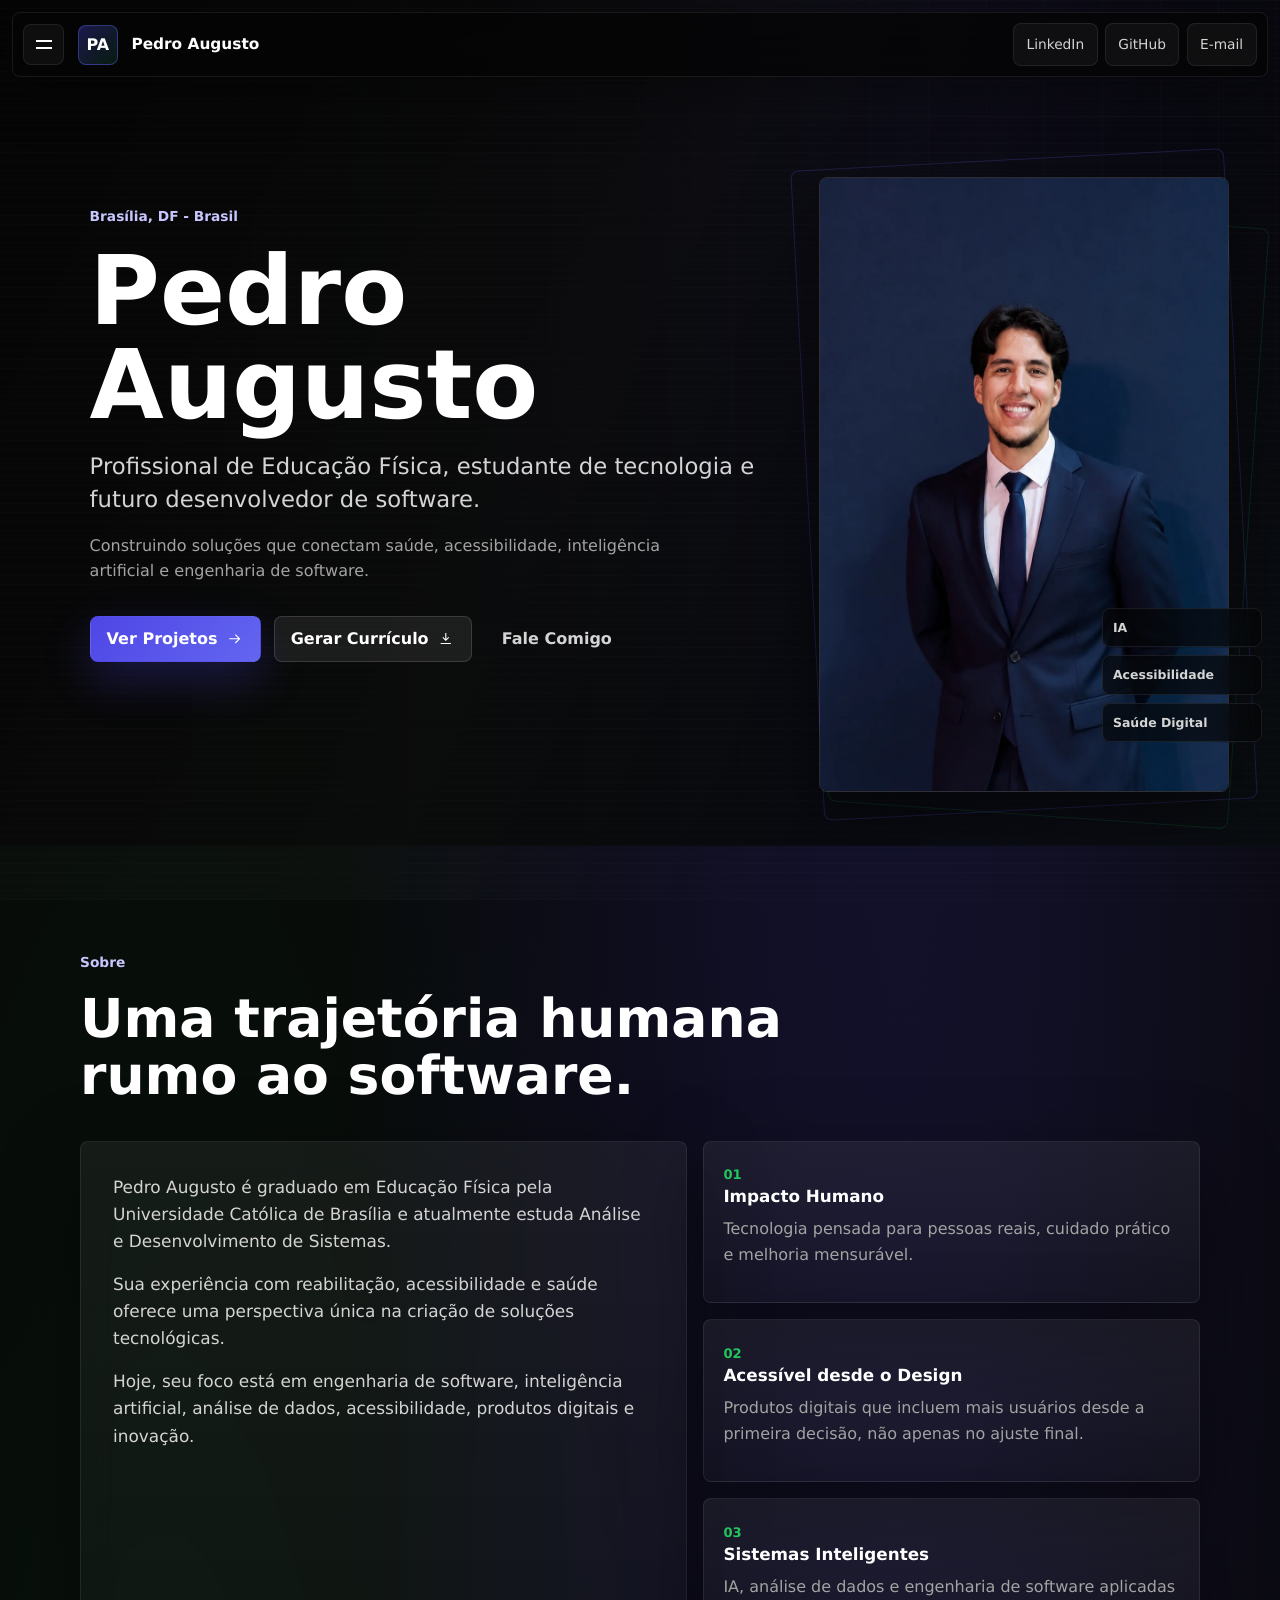
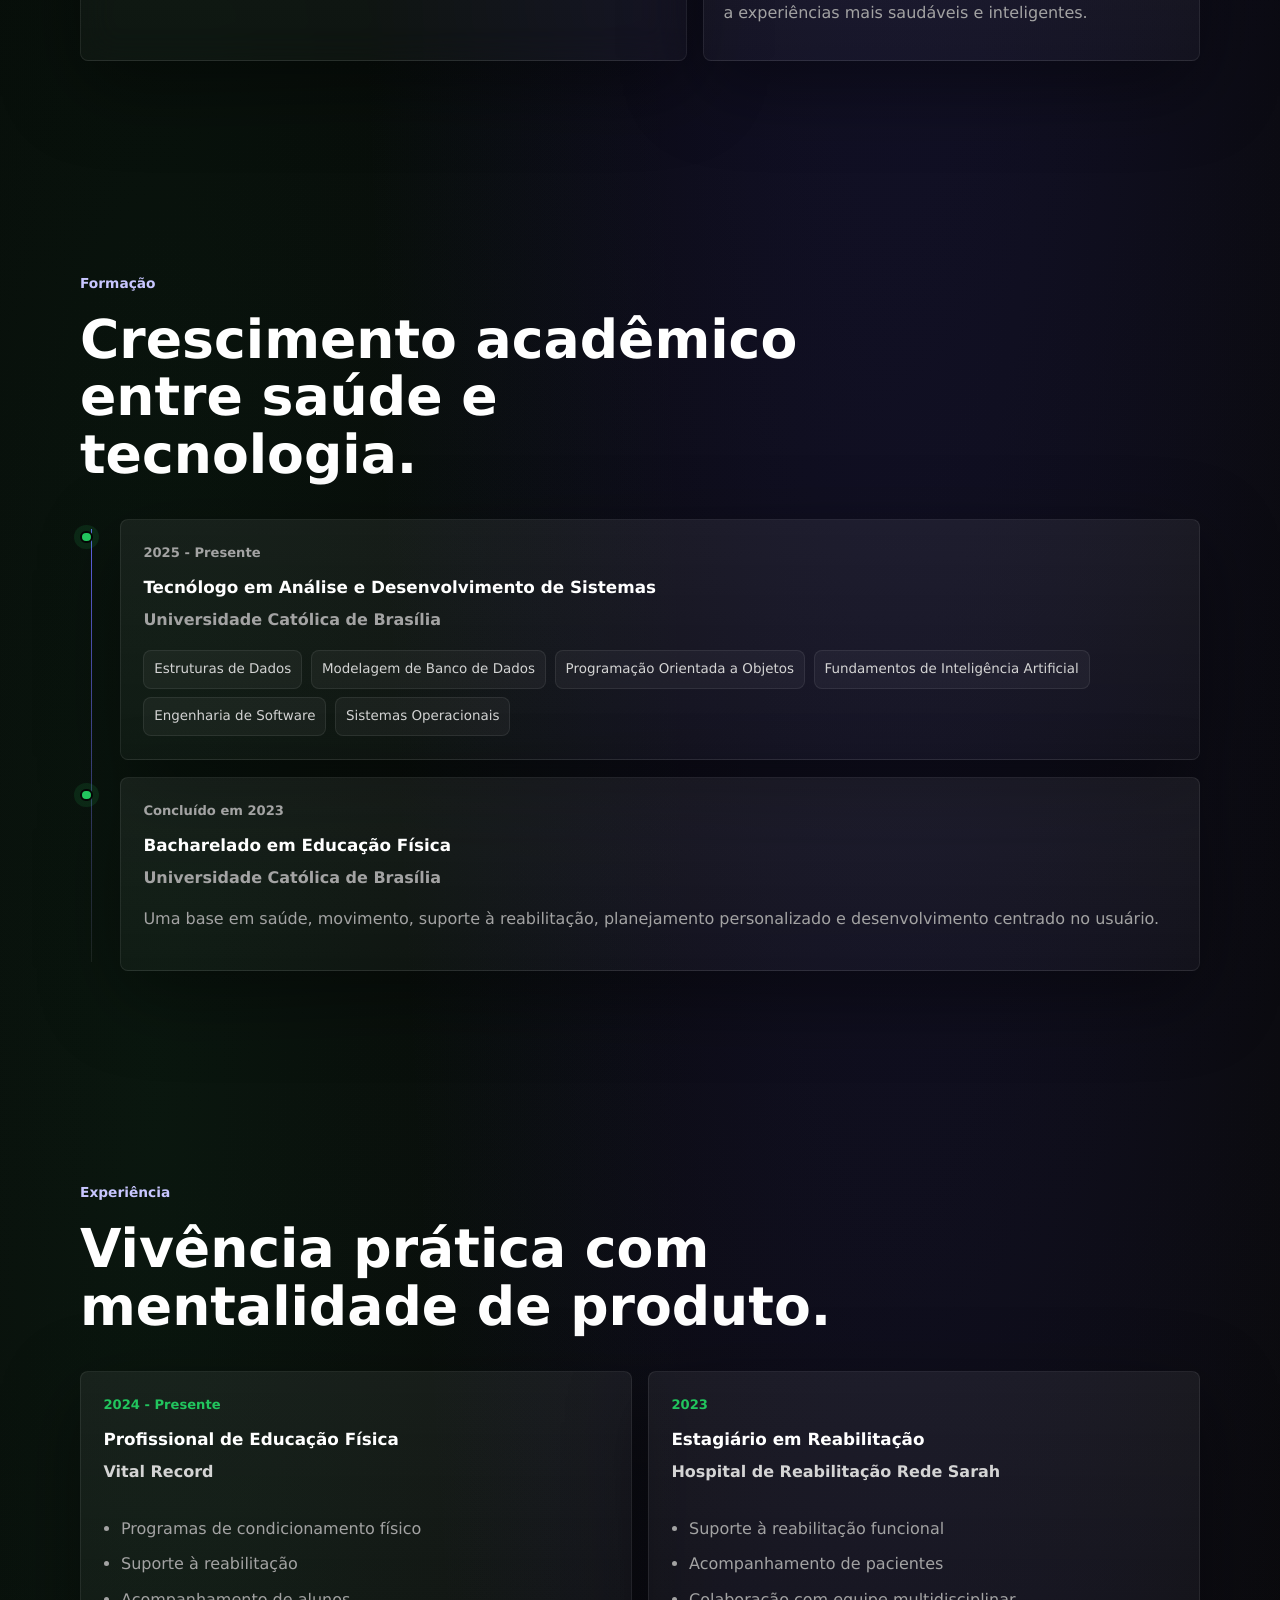
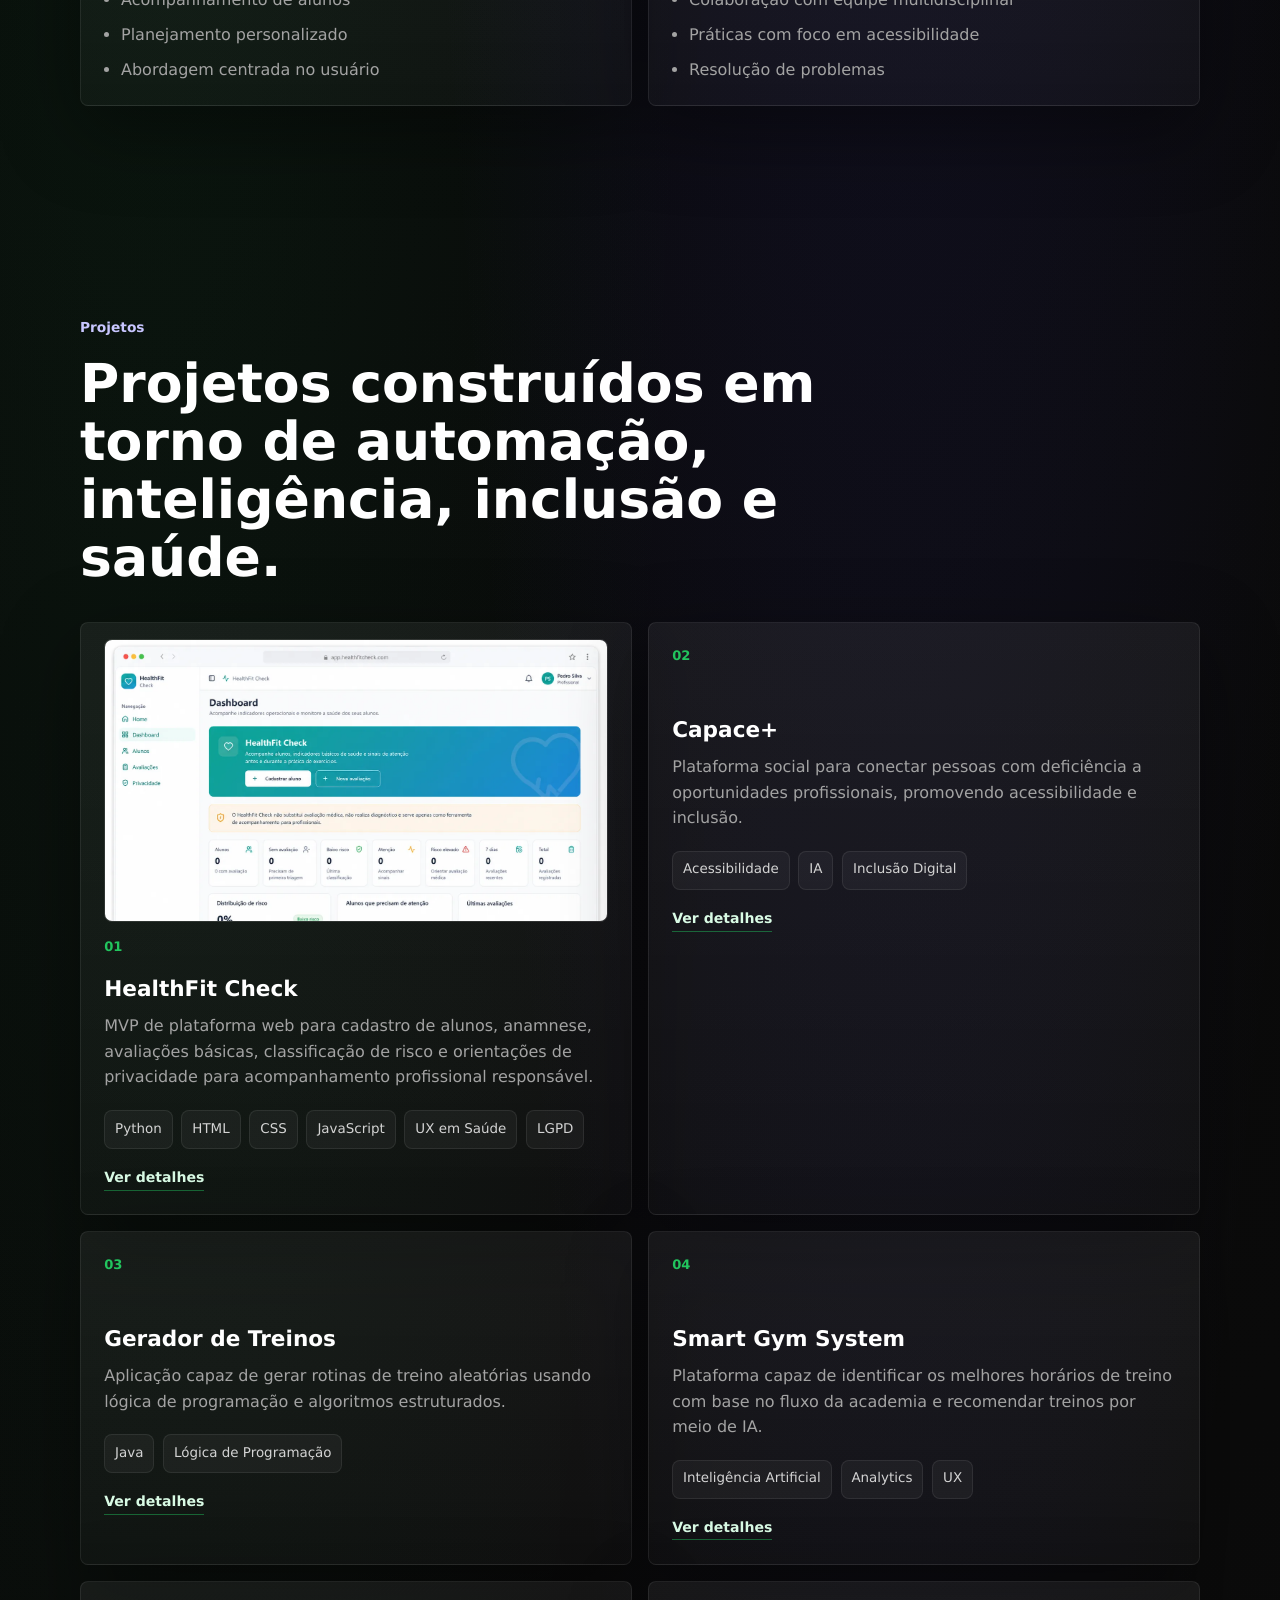
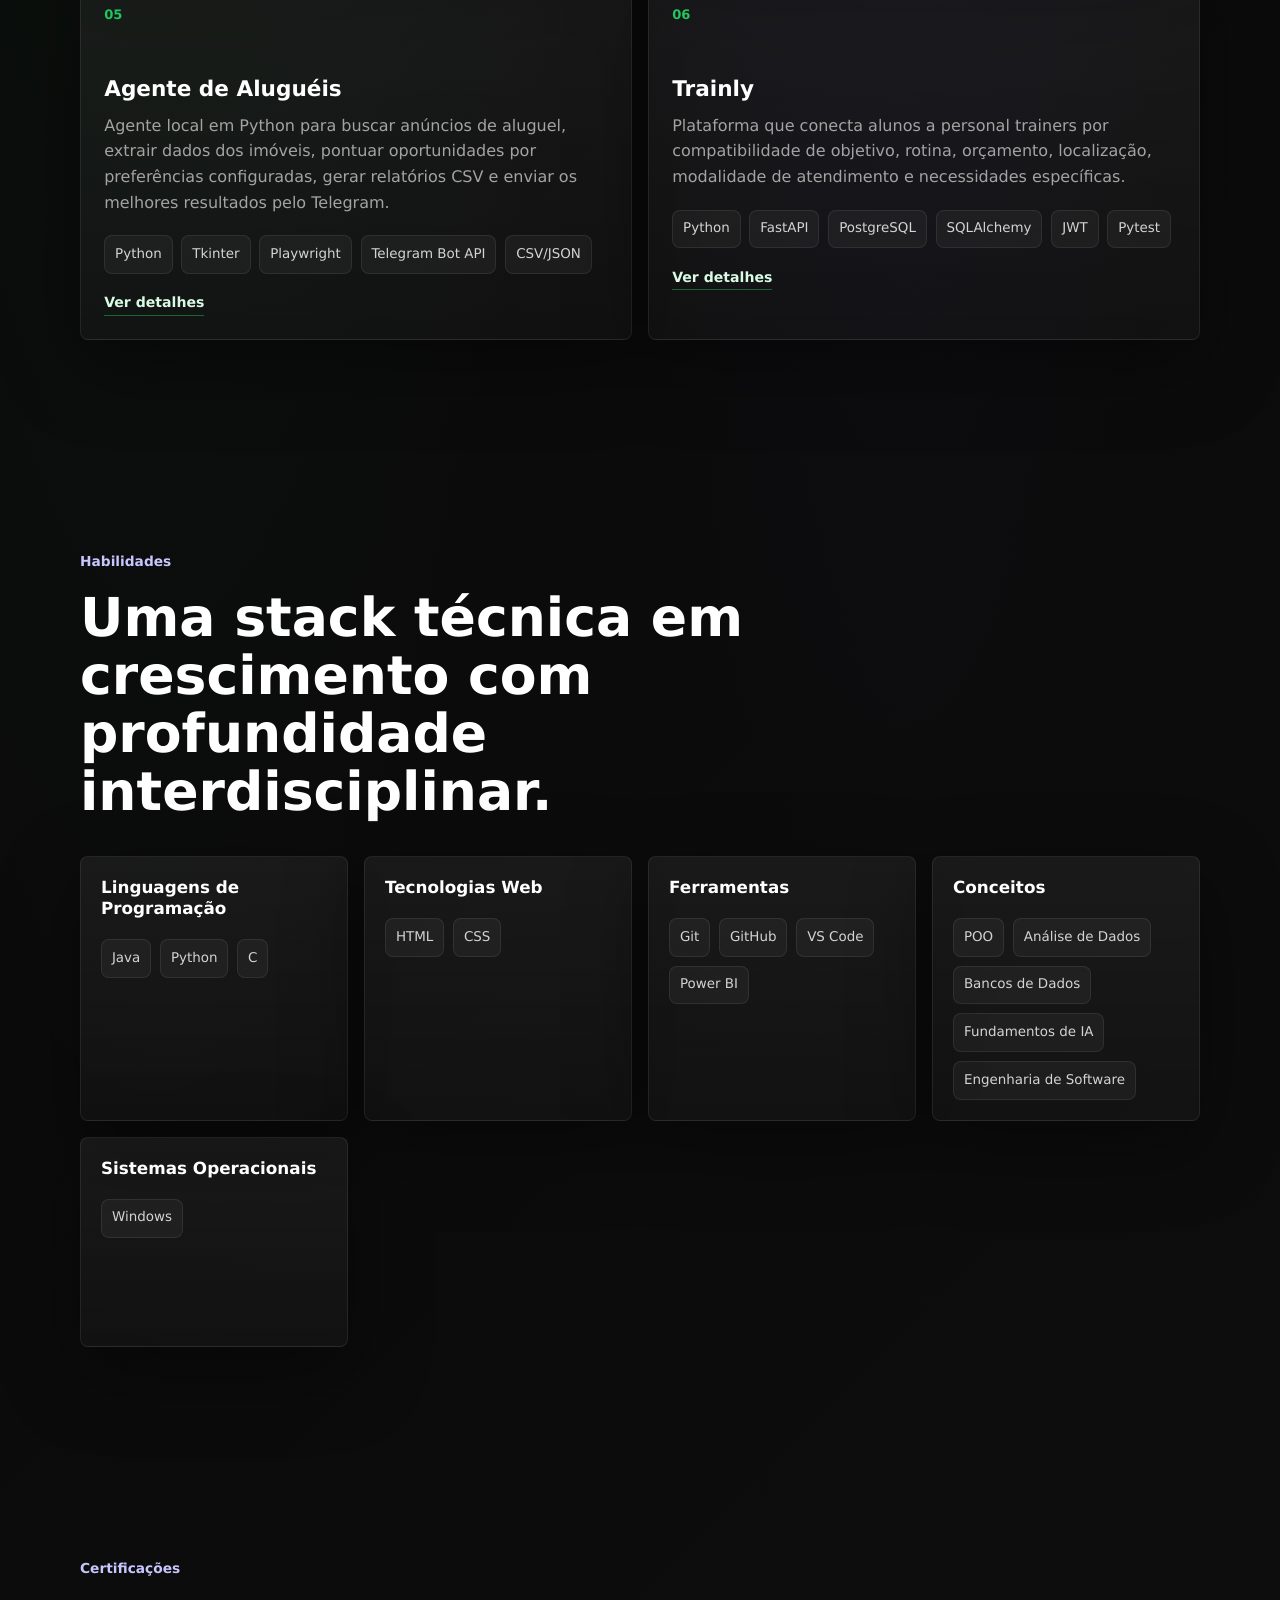
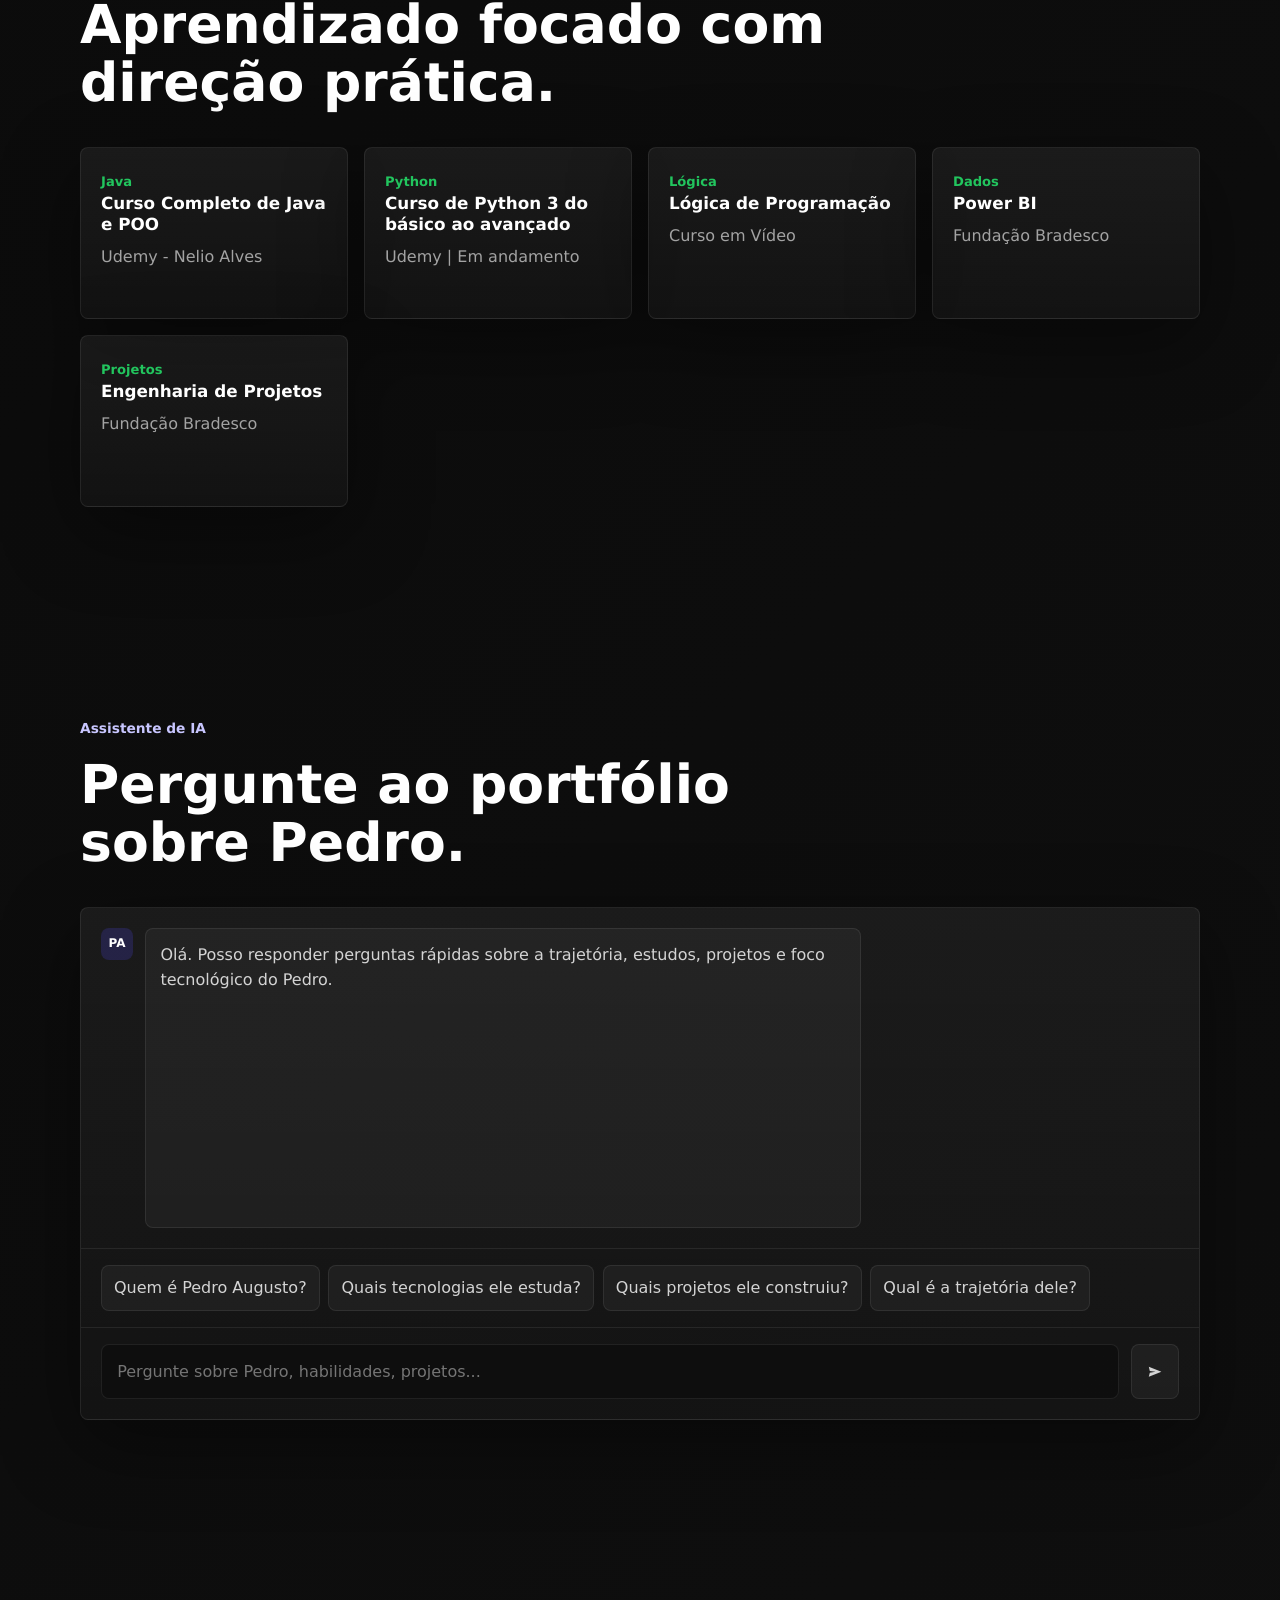
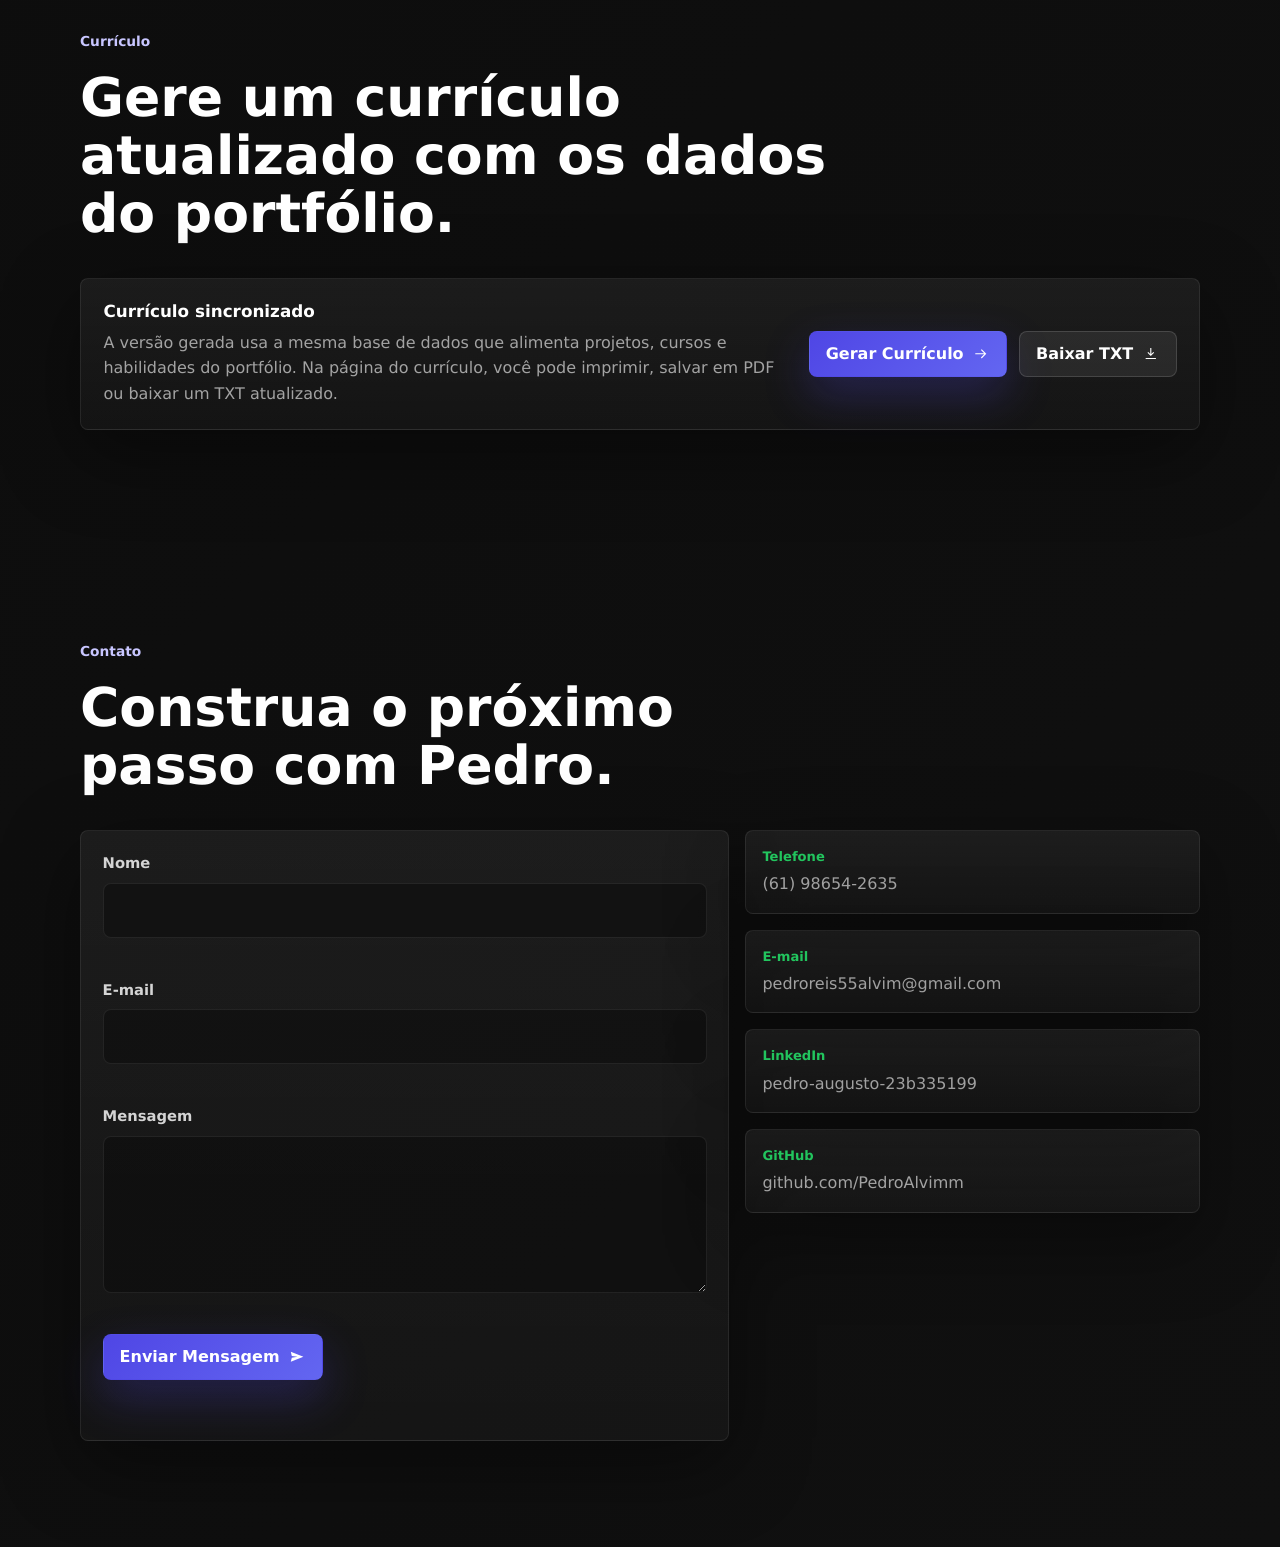
==== index.html @ 84917575 "Add files via upload" ====
<!doctype html>
<html lang="pt-BR">
  <head>
    <meta charset="utf-8" />
    <meta name="viewport" content="width=device-width, initial-scale=1" />
    <title>Pedro Augusto | Software, IA, Acessibilidade e Tecnologia em Sa&uacute;de</title>
    <meta
      name="description"
      content="Pedro Augusto &eacute; profissional de Educa&ccedil;&atilde;o F&iacute;sica, estudante de An&aacute;lise e Desenvolvimento de Sistemas, futuro desenvolvedor de software, entusiasta de IA e defensor da acessibilidade."
    />
    <meta
      name="keywords"
      content="Pedro Augusto, Desenvolvedor de Software, Intelig&ecirc;ncia Artificial, Desenvolvedor Java, Desenvolvedor Python, Acessibilidade, Tecnologia em Sa&uacute;de, An&aacute;lise de Dados, Brasil"
    />
    <meta name="author" content="Pedro Augusto" />
    <meta name="theme-color" content="#050505" />
    <meta property="og:title" content="Pedro Augusto | Software, IA e Tecnologia em Sa&uacute;de" />
    <meta
      property="og:description"
      content="Um portf&oacute;lio premium focado em intelig&ecirc;ncia artificial, acessibilidade, engenharia de software e tecnologia em sa&uacute;de."
    />
    <meta property="og:type" content="website" />
    <meta property="og:image" content="assets/pedro-profile.jpg" />
    <meta name="twitter:card" content="summary_large_image" />
    <meta name="twitter:title" content="Pedro Augusto | Software, IA e Tecnologia em Sa&uacute;de" />
    <meta
      name="twitter:description"
      content="Profissional de Educa&ccedil;&atilde;o F&iacute;sica, estudante de tecnologia e futuro desenvolvedor de software criando produtos digitais centrados em pessoas."
    />
    <meta name="twitter:image" content="assets/pedro-profile.jpg" />
    <link rel="preload" href="assets/pedro-profile.webp" as="image" />
    <link rel="stylesheet" href="styles.css?v=20260705-healthfit-2" />
    <script type="application/ld+json">
      {
        "@context": "https://schema.org",
        "@type": "Person",
        "name": "Pedro Augusto",
        "telephone": "+55 61 98654-2635",
        "email": "mailto:pedroreis55alvim@gmail.com",
        "address": {
          "@type": "PostalAddress",
        "addressLocality": "Brasilia",
          "addressRegion": "DF",
        "addressCountry": "Brasil"
        },
        "url": "https://github.com/PedroAlvimm",
        "sameAs": [
          "https://www.linkedin.com/in/pedro-augusto-23b335199",
          "https://github.com/PedroAlvimm"
        ],
        "jobTitle": "Estudante de Tecnologia e Futuro Desenvolvedor de Software",
        "knowsAbout": [
          "Engenharia de Software",
          "Inteligencia Artificial",
          "Acessibilidade",
          "Tecnologia em Saude",
          "Java",
          "Python",
          "Analise de Dados"
        ]
      }
    </script>
  </head>
  <body>
    <a class="skip-link" href="#main">Pular para o conte&uacute;do</a>
    <div class="site-shell">
      <aside class="sidebar" id="sidebar-navigation" aria-label="Navega&ccedil;&atilde;o principal" aria-hidden="true">
        <a class="brand" href="#home" aria-label="In&iacute;cio de Pedro Augusto">
          <span class="brand-mark" aria-hidden="true">PA</span>
          <span>
            <strong>Pedro Augusto</strong>
            <small>Sa&uacute;de x Software</small>
          </span>
        </a>

        <nav class="nav-list" aria-label="Se&ccedil;&otilde;es do portf&oacute;lio">
          <a class="nav-link active" href="#home" data-nav="home">In&iacute;cio</a>
          <a class="nav-link" href="#about" data-nav="about">Sobre</a>
          <a class="nav-link" href="#education" data-nav="education">Forma&ccedil;&atilde;o</a>
          <a class="nav-link" href="#experience" data-nav="experience">Experi&ecirc;ncia</a>
          <a class="nav-link" href="#projects" data-nav="projects">Projetos</a>
          <a class="nav-link" href="#skills" data-nav="skills">Habilidades</a>
          <a class="nav-link" href="#certifications" data-nav="certifications">Certifica&ccedil;&otilde;es</a>
          <a class="nav-link" href="#resume" data-nav="resume">Curr&iacute;culo</a>
          <a class="nav-link" href="#contact" data-nav="contact">Contato</a>
        </nav>

        <div class="sidebar-footer">
          <div class="status-pill">
            <span aria-hidden="true"></span>
            Aberto a evoluir
          </div>
        </div>
      </aside>

      <header class="top-bar">
        <button class="menu-button" type="button" aria-label="Abrir navega&ccedil;&atilde;o lateral" aria-expanded="false" aria-controls="sidebar-navigation">
          <span></span>
          <span></span>
        </button>
        <a class="brand compact" href="#home" aria-label="In&iacute;cio de Pedro Augusto">
          <span class="brand-mark" aria-hidden="true">PA</span>
          <strong>Pedro Augusto</strong>
        </a>
        <nav class="top-socials" aria-label="Contato e redes sociais">
          <a href="https://www.linkedin.com/in/pedro-augusto-23b335199" target="_blank" rel="noreferrer">LinkedIn</a>
          <a href="https://github.com/PedroAlvimm" target="_blank" rel="noreferrer">GitHub</a>
          <a href="mailto:pedroreis55alvim@gmail.com">E-mail</a>
        </nav>
      </header>

      <main id="main">
        <section class="hero section" id="home" aria-labelledby="hero-title">
          <div class="hero-backdrop" aria-hidden="true"></div>
          <div class="hero-content reveal">
            <p class="eyebrow">Bras&iacute;lia, DF - Brasil</p>
            <h1 id="hero-title">Pedro Augusto</h1>
            <p class="hero-subtitle">Profissional de Educa&ccedil;&atilde;o F&iacute;sica, estudante de tecnologia e futuro desenvolvedor de software.</p>
            <p class="hero-copy">
              Construindo solu&ccedil;&otilde;es que conectam sa&uacute;de, acessibilidade, intelig&ecirc;ncia artificial e engenharia de software.
            </p>
            <div class="hero-actions" aria-label="A&ccedil;&otilde;es principais">
              <a class="button primary" href="#projects">
                Ver Projetos
                <svg viewBox="0 0 24 24" aria-hidden="true">
                  <path d="M13.25 5.75 19.5 12l-6.25 6.25-1.06-1.06 4.44-4.44H4.5v-1.5h12.13l-4.44-4.44 1.06-1.06Z" />
                </svg>
              </a>
              <a class="button secondary" href="curriculo.html">
                Gerar Curr&iacute;culo
                <svg viewBox="0 0 24 24" aria-hidden="true">
                  <path d="M12.75 4v8.19l2.72-2.72 1.06 1.06L12 15.06l-4.53-4.53 1.06-1.06 2.72 2.72V4h1.5ZM5 17.75h14v1.5H5v-1.5Z" />
                </svg>
              </a>
              <a class="button ghost" href="#contact">Fale Comigo</a>
            </div>
          </div>

          <figure class="hero-portrait reveal" aria-label="Foto profissional de Pedro Augusto">
            <img
              src="assets/pedro-profile.webp"
              width="920"
              height="1380"
              alt="Foto profissional de Pedro Augusto"
              fetchpriority="high"
            />
            <figcaption>
              <span>IA</span>
              <span>Acessibilidade</span>
              <span>Sa&uacute;de Digital</span>
            </figcaption>
          </figure>
        </section>

        <section class="section about-section" id="about" aria-labelledby="about-title">
          <div class="section-heading reveal">
            <p class="eyebrow">Sobre</p>
            <h2 id="about-title">Uma trajet&oacute;ria humana rumo ao software.</h2>
          </div>
          <div class="about-layout">
            <div class="about-card reveal">
              <p>
                Pedro Augusto &eacute; graduado em Educa&ccedil;&atilde;o F&iacute;sica pela Universidade Cat&oacute;lica de Bras&iacute;lia e atualmente estuda An&aacute;lise e Desenvolvimento de Sistemas.
              </p>
              <p>
                Sua experi&ecirc;ncia com reabilita&ccedil;&atilde;o, acessibilidade e sa&uacute;de oferece uma perspectiva &uacute;nica na cria&ccedil;&atilde;o de solu&ccedil;&otilde;es tecnol&oacute;gicas.
              </p>
              <p>
                Hoje, seu foco est&aacute; em engenharia de software, intelig&ecirc;ncia artificial, an&aacute;lise de dados, acessibilidade, produtos digitais e inova&ccedil;&atilde;o.
              </p>
            </div>
            <div class="principles reveal" aria-label="Princ&iacute;pios da marca pessoal">
              <article>
                <span>01</span>
                <h3>Impacto Humano</h3>
                <p>Tecnologia pensada para pessoas reais, cuidado pr&aacute;tico e melhoria mensur&aacute;vel.</p>
              </article>
              <article>
                <span>02</span>
                <h3>Acess&iacute;vel desde o Design</h3>
                <p>Produtos digitais que incluem mais usu&aacute;rios desde a primeira decis&atilde;o, n&atilde;o apenas no ajuste final.</p>
              </article>
              <article>
                <span>03</span>
                <h3>Sistemas Inteligentes</h3>
                <p>IA, an&aacute;lise de dados e engenharia de software aplicadas a experi&ecirc;ncias mais saud&aacute;veis e inteligentes.</p>
              </article>
            </div>
          </div>
        </section>

        <section class="section" id="education" aria-labelledby="education-title">
          <div class="section-heading reveal">
            <p class="eyebrow">Forma&ccedil;&atilde;o</p>
            <h2 id="education-title">Crescimento acad&ecirc;mico entre sa&uacute;de e tecnologia.</h2>
          </div>
          <div class="timeline">
            <article class="timeline-item reveal">
              <div class="timeline-dot" aria-hidden="true"></div>
              <div class="timeline-card">
                <p class="timeline-meta">2025 - Presente</p>
                <h3>Tecn&oacute;logo em An&aacute;lise e Desenvolvimento de Sistemas</h3>
                <p class="institution">Universidade Cat&oacute;lica de Bras&iacute;lia</p>
                <ul class="subject-grid">
                  <li>Estruturas de Dados</li>
                  <li>Modelagem de Banco de Dados</li>
                  <li>Programa&ccedil;&atilde;o Orientada a Objetos</li>
                  <li>Fundamentos de Intelig&ecirc;ncia Artificial</li>
                  <li>Engenharia de Software</li>
                  <li>Sistemas Operacionais</li>
                </ul>
              </div>
            </article>
            <article class="timeline-item reveal">
              <div class="timeline-dot" aria-hidden="true"></div>
              <div class="timeline-card">
                <p class="timeline-meta">Conclu&iacute;do em 2023</p>
                <h3>Bacharelado em Educa&ccedil;&atilde;o F&iacute;sica</h3>
                <p class="institution">Universidade Cat&oacute;lica de Bras&iacute;lia</p>
                <p>
                  Uma base em sa&uacute;de, movimento, suporte &agrave; reabilita&ccedil;&atilde;o, planejamento personalizado e desenvolvimento centrado no usu&aacute;rio.
                </p>
              </div>
            </article>
          </div>
        </section>

        <section class="section" id="experience" aria-labelledby="experience-title">
          <div class="section-heading reveal">
            <p class="eyebrow">Experi&ecirc;ncia</p>
            <h2 id="experience-title">Viv&ecirc;ncia pr&aacute;tica com mentalidade de produto.</h2>
          </div>
          <div class="experience-grid">
            <article class="experience-card reveal">
              <div>
                <p class="timeline-meta">2024 - Presente</p>
                <h3>Profissional de Educa&ccedil;&atilde;o F&iacute;sica</h3>
                <p class="institution">Vital Record</p>
              </div>
              <ul>
                <li>Programas de condicionamento f&iacute;sico</li>
                <li>Suporte &agrave; reabilita&ccedil;&atilde;o</li>
                <li>Acompanhamento de alunos</li>
                <li>Planejamento personalizado</li>
                <li>Abordagem centrada no usu&aacute;rio</li>
              </ul>
            </article>
            <article class="experience-card reveal">
              <div>
                <p class="timeline-meta">2023</p>
                <h3>Estagi&aacute;rio em Reabilita&ccedil;&atilde;o</h3>
                <p class="institution">Hospital de Reabilita&ccedil;&atilde;o Rede Sarah</p>
              </div>
              <ul>
                <li>Suporte &agrave; reabilita&ccedil;&atilde;o funcional</li>
                <li>Acompanhamento de pacientes</li>
                <li>Colabora&ccedil;&atilde;o com equipe multidisciplinar</li>
                <li>Pr&aacute;ticas com foco em acessibilidade</li>
                <li>Resolu&ccedil;&atilde;o de problemas</li>
              </ul>
            </article>
          </div>
        </section>

        <section class="section projects-section" id="projects" aria-labelledby="projects-title">
          <div class="section-heading reveal">
            <p class="eyebrow">Projetos</p>
            <h2 id="projects-title">Projetos constru&iacute;dos em torno de automa&ccedil;&atilde;o, intelig&ecirc;ncia, inclus&atilde;o e sa&uacute;de.</h2>
          </div>
          <div class="projects-grid" data-render="projects"></div>
        </section>

        <section class="section" id="skills" aria-labelledby="skills-title">
          <div class="section-heading reveal">
            <p class="eyebrow">Habilidades</p>
            <h2 id="skills-title">Uma stack t&eacute;cnica em crescimento com profundidade interdisciplinar.</h2>
          </div>
          <div class="skills-grid" data-render="skills"></div>
        </section>

        <section class="section" id="certifications" aria-labelledby="certifications-title">
          <div class="section-heading reveal">
            <p class="eyebrow">Certifica&ccedil;&otilde;es</p>
            <h2 id="certifications-title">Aprendizado focado com dire&ccedil;&atilde;o pr&aacute;tica.</h2>
          </div>
          <div class="cert-grid" data-render="certifications"></div>
        </section>

        <section class="section ai-section" id="assistant" aria-labelledby="assistant-title">
          <div class="section-heading reveal">
            <p class="eyebrow">Assistente de IA</p>
            <h2 id="assistant-title">Pergunte ao portf&oacute;lio sobre Pedro.</h2>
          </div>
          <div class="assistant-shell reveal">
            <div class="chat-window" id="chat-window" aria-live="polite">
              <article class="chat-message bot">
                <span>PA</span>
                <p>Ol&aacute;. Posso responder perguntas r&aacute;pidas sobre a trajet&oacute;ria, estudos, projetos e foco tecnol&oacute;gico do Pedro.</p>
              </article>
            </div>
            <div class="prompt-row" aria-label="Perguntas de exemplo">
              <button type="button" data-question="Quem &eacute; Pedro Augusto?">Quem &eacute; Pedro Augusto?</button>
              <button type="button" data-question="Quais tecnologias ele estuda?">Quais tecnologias ele estuda?</button>
              <button type="button" data-question="Quais projetos ele construiu?">Quais projetos ele construiu?</button>
              <button type="button" data-question="Qual &eacute; a trajet&oacute;ria dele?">Qual &eacute; a trajet&oacute;ria dele?</button>
            </div>
            <form class="chat-form" id="chat-form">
              <label for="chat-input" class="sr-only">Pergunte algo sobre Pedro</label>
              <input id="chat-input" name="question" type="text" placeholder="Pergunte sobre Pedro, habilidades, projetos..." autocomplete="off" />
              <button type="submit" aria-label="Enviar pergunta">
                <svg viewBox="0 0 24 24" aria-hidden="true">
                  <path d="M3.8 5.2 21 12 3.8 18.8l1.38-5.55L13 12 5.18 10.75 3.8 5.2Z" />
                </svg>
              </button>
            </form>
          </div>
        </section>

        <section class="section resume-section" id="resume" aria-labelledby="resume-title">
          <div class="section-heading reveal">
            <p class="eyebrow">Curr&iacute;culo</p>
            <h2 id="resume-title">Gere um curr&iacute;culo atualizado com os dados do portf&oacute;lio.</h2>
          </div>
          <div class="resume-panel reveal">
            <div>
              <h3>Curr&iacute;culo sincronizado</h3>
              <p>
                A vers&atilde;o gerada usa a mesma base de dados que alimenta projetos, cursos e habilidades do portf&oacute;lio. Na p&aacute;gina do curr&iacute;culo, voc&ecirc; pode imprimir, salvar em PDF ou baixar um TXT atualizado.
              </p>
            </div>
            <div class="resume-actions" aria-label="A&ccedil;&otilde;es do curr&iacute;culo">
              <a class="button primary" href="curriculo.html">
                Gerar Curr&iacute;culo
                <svg viewBox="0 0 24 24" aria-hidden="true">
                  <path d="M13.25 5.75 19.5 12l-6.25 6.25-1.06-1.06 4.44-4.44H4.5v-1.5h12.13l-4.44-4.44 1.06-1.06Z" />
                </svg>
              </a>
              <a class="button secondary" href="assets/pedro-augusto-curriculo.txt" download>
                Baixar TXT
                <svg viewBox="0 0 24 24" aria-hidden="true">
                  <path d="M12.75 4v8.19l2.72-2.72 1.06 1.06L12 15.06l-4.53-4.53 1.06-1.06 2.72 2.72V4h1.5ZM5 17.75h14v1.5H5v-1.5Z" />
                </svg>
              </a>
            </div>
          </div>
        </section>

        <section class="section contact-section" id="contact" aria-labelledby="contact-title">
          <div class="section-heading reveal">
            <p class="eyebrow">Contato</p>
            <h2 id="contact-title">Construa o pr&oacute;ximo passo com Pedro.</h2>
          </div>
          <div class="contact-layout">
            <form class="contact-form reveal" id="contact-form" novalidate>
              <div class="field">
                <label for="name">Nome</label>
                <input id="name" name="name" type="text" autocomplete="name" required />
                <small class="form-error" id="name-error"></small>
              </div>
              <div class="field">
                <label for="email">E-mail</label>
                <input id="email" name="email" type="email" autocomplete="email" required />
                <small class="form-error" id="email-error"></small>
              </div>
              <div class="field">
                <label for="message">Mensagem</label>
                <textarea id="message" name="message" rows="5" required></textarea>
                <small class="form-error" id="message-error"></small>
              </div>
              <button class="button primary form-submit" type="submit">
                <span>Enviar Mensagem</span>
                <svg viewBox="0 0 24 24" aria-hidden="true">
                  <path d="M3.8 5.2 21 12 3.8 18.8l1.38-5.55L13 12 5.18 10.75 3.8 5.2Z" />
                </svg>
              </button>
              <p class="form-status" id="form-status" role="status" aria-live="polite"></p>
            </form>
            <div class="contact-methods reveal">
              <a href="tel:+5561986542635">
                <span>Telefone</span>
                (61) 98654-2635
              </a>
              <a href="mailto:pedroreis55alvim@gmail.com">
                <span>E-mail</span>
                pedroreis55alvim@gmail.com
              </a>
              <a href="https://www.linkedin.com/in/pedro-augusto-23b335199" target="_blank" rel="noreferrer">
                <span>LinkedIn</span>
                pedro-augusto-23b335199
              </a>
              <a href="https://github.com/PedroAlvimm" target="_blank" rel="noreferrer">
                <span>GitHub</span>
                github.com/PedroAlvimm
              </a>
            </div>
          </div>
        </section>
      </main>
    </div>
    <script src="assets/portfolio-data.js?v=20260705-healthfit-2"></script>
    <script src="script.js?v=20260705-healthfit-2" defer></script>
  </body>
</html>
---- styles.css ----
:root {
  color-scheme: dark;
  --bg: #050505;
  --bg-2: #0a0a0a;
  --bg-3: #101010;
  --card: rgba(255, 255, 255, 0.04);
  --card-strong: rgba(255, 255, 255, 0.06);
  --border: rgba(255, 255, 255, 0.08);
  --border-strong: rgba(255, 255, 255, 0.14);
  --text: #ffffff;
  --muted: #d4d4d4;
  --subtle: #a3a3a3;
  --primary: #4f46e5;
  --secondary: #6366f1;
  --highlight: #22c55e;
  --shadow: rgba(0, 0, 0, 0.42);
  --sidebar: 284px;
  --topbar: 4.55rem;
  --content: 1120px;
  --radius: 8px;
  --ease: cubic-bezier(0.2, 0.8, 0.2, 1);
}

* {
  box-sizing: border-box;
}

html {
  scroll-behavior: smooth;
}

body {
  margin: 0;
  min-width: 320px;
  overflow-x: hidden;
  background:
    radial-gradient(ellipse at 70% -12%, rgba(79, 70, 229, 0.22), transparent 46%),
    radial-gradient(ellipse at 12% 28%, rgba(34, 197, 94, 0.08), transparent 34%),
    linear-gradient(135deg, #050505 0%, #0a0a0a 45%, #101010 100%);
  color: var(--text);
  font-family:
    Inter,
    Geist,
    Satoshi,
    Manrope,
    ui-sans-serif,
    system-ui,
    -apple-system,
    BlinkMacSystemFont,
    "Segoe UI",
    sans-serif;
  line-height: 1.6;
  text-rendering: geometricPrecision;
}

body::before,
body::after {
  position: fixed;
  inset: 0;
  z-index: -2;
  pointer-events: none;
  content: "";
}

body::before {
  background-image:
    linear-gradient(rgba(255, 255, 255, 0.045) 1px, transparent 1px),
    linear-gradient(90deg, rgba(255, 255, 255, 0.045) 1px, transparent 1px);
  background-size: 58px 58px;
  mask-image: linear-gradient(to bottom, rgba(0, 0, 0, 0.8), transparent 86%);
}

body::after {
  z-index: -1;
  opacity: 0.32;
  background:
    linear-gradient(115deg, transparent 0%, rgba(255, 255, 255, 0.055) 45%, transparent 70%),
    repeating-linear-gradient(0deg, rgba(255, 255, 255, 0.035) 0 1px, transparent 1px 9px);
  mix-blend-mode: screen;
}

a {
  color: inherit;
  text-decoration: none;
}

button,
input,
textarea {
  font: inherit;
}

button {
  cursor: pointer;
}

img,
svg {
  display: block;
}

svg {
  width: 1.1rem;
  height: 1.1rem;
  fill: currentColor;
}

.skip-link {
  position: fixed;
  top: 1rem;
  left: 1rem;
  z-index: 100;
  transform: translateY(-160%);
  border: 1px solid var(--border-strong);
  border-radius: var(--radius);
  background: #ffffff;
  color: #050505;
  padding: 0.7rem 0.9rem;
  transition: transform 180ms var(--ease);
}

.skip-link:focus {
  transform: translateY(0);
}

.sr-only {
  position: absolute;
  width: 1px;
  height: 1px;
  overflow: hidden;
  clip: rect(0, 0, 0, 0);
  white-space: nowrap;
}

.site-shell {
  min-height: 100vh;
}

.sidebar {
  position: fixed;
  top: 5.35rem;
  bottom: 1rem;
  left: 0.75rem;
  z-index: 50;
  width: min(var(--sidebar), calc(100vw - 1.5rem));
  overflow-y: auto;
  border: 1px solid var(--border);
  border-radius: var(--radius);
  background: rgba(5, 5, 5, 0.78);
  backdrop-filter: blur(24px);
  box-shadow: 0 24px 80px rgba(0, 0, 0, 0.42);
  display: flex;
  flex-direction: column;
  justify-content: space-between;
  padding: 1.35rem;
  opacity: 0;
  pointer-events: none;
  transform: translateX(calc(-100% - 1rem));
  transition:
    opacity 180ms var(--ease),
    transform 220ms var(--ease);
}

.menu-open .sidebar {
  opacity: 1;
  pointer-events: auto;
  transform: translateX(0);
}

.brand {
  display: flex;
  align-items: center;
  gap: 0.85rem;
}

.brand-mark {
  display: grid;
  width: 2.5rem;
  height: 2.5rem;
  place-items: center;
  border: 1px solid rgba(99, 102, 241, 0.42);
  border-radius: var(--radius);
  background: linear-gradient(135deg, rgba(79, 70, 229, 0.32), rgba(34, 197, 94, 0.12));
  color: #ffffff;
  font-weight: 800;
}

.brand strong,
.brand small {
  display: block;
}

.brand strong {
  font-size: 0.96rem;
  line-height: 1.2;
}

.brand small {
  color: var(--subtle);
  font-size: 0.78rem;
}

.nav-list {
  display: grid;
  gap: 0.3rem;
  margin-top: 3rem;
}

.nav-link {
  position: relative;
  border-radius: var(--radius);
  color: var(--subtle);
  padding: 0.75rem 0.85rem 0.75rem 1rem;
  font-size: 0.92rem;
  transition:
    background 180ms var(--ease),
    color 180ms var(--ease),
    transform 180ms var(--ease);
}

.nav-link::before {
  position: absolute;
  top: 50%;
  left: 0.35rem;
  width: 0.22rem;
  height: 0;
  border-radius: 99px;
  background: var(--highlight);
  content: "";
  transform: translateY(-50%);
  transition: height 180ms var(--ease);
}

.nav-link:hover,
.nav-link.active {
  background: rgba(255, 255, 255, 0.055);
  color: var(--text);
  transform: translateX(2px);
}

.nav-link.active::before {
  height: 1.1rem;
}

.sidebar-footer {
  display: grid;
  gap: 1rem;
}

.status-pill {
  display: inline-flex;
  align-items: center;
  gap: 0.55rem;
  width: max-content;
  max-width: 100%;
  border: 1px solid rgba(34, 197, 94, 0.24);
  border-radius: var(--radius);
  background: rgba(34, 197, 94, 0.08);
  color: #d9fbe5;
  padding: 0.55rem 0.7rem;
  font-size: 0.82rem;
}

.status-pill span {
  width: 0.5rem;
  height: 0.5rem;
  border-radius: 50%;
  background: var(--highlight);
  box-shadow: 0 0 18px rgba(34, 197, 94, 0.8);
}

.top-bar {
  position: fixed;
  top: 0.75rem;
  right: 0.75rem;
  left: 0.75rem;
  z-index: 60;
  display: grid;
  grid-template-columns: auto minmax(0, 1fr) auto;
  align-items: center;
  gap: 0.85rem;
  border: 1px solid var(--border);
  border-radius: var(--radius);
  background: rgba(5, 5, 5, 0.76);
  box-shadow: 0 18px 54px rgba(0, 0, 0, 0.32);
  padding: 0.65rem;
  backdrop-filter: blur(22px);
}

.brand.compact {
  min-width: 0;
}

.top-socials {
  display: flex;
  flex-wrap: wrap;
  justify-content: flex-end;
  gap: 0.45rem;
}

.top-socials a {
  display: inline-flex;
  align-items: center;
  justify-content: center;
  min-height: 2.45rem;
  border: 1px solid var(--border);
  border-radius: var(--radius);
  background: rgba(255, 255, 255, 0.045);
  color: var(--muted);
  padding: 0.58rem 0.78rem;
  font-size: 0.86rem;
  transition:
    border-color 180ms var(--ease),
    background 180ms var(--ease),
    color 180ms var(--ease),
    transform 180ms var(--ease);
}

.top-socials a:hover {
  border-color: rgba(99, 102, 241, 0.5);
  background: rgba(255, 255, 255, 0.075);
  color: #ffffff;
  transform: translateY(-1px);
}

.menu-button {
  display: flex;
  flex-direction: column;
  gap: 0.34rem;
  align-items: center;
  justify-content: center;
  width: 2.55rem;
  height: 2.55rem;
  border: 1px solid var(--border);
  border-radius: var(--radius);
  background: rgba(255, 255, 255, 0.045);
}

.menu-button span {
  display: block;
  width: 1rem;
  height: 2px;
  background: #ffffff;
  transition:
    transform 180ms var(--ease),
    opacity 180ms var(--ease);
}

.menu-open .menu-button span:first-child {
  transform: translateY(4px) rotate(45deg);
}

.menu-open .menu-button span:last-child {
  transform: translateY(-4px) rotate(-45deg);
}

main {
  margin-left: 0;
}

.section {
  position: relative;
  width: min(100% - 2rem, var(--content));
  margin-inline: auto;
  padding: 6.6rem 0;
  scroll-margin-top: 6.25rem;
}

.hero {
  display: grid;
  align-items: center;
  min-height: 94svh;
  width: 100%;
  max-width: none;
  padding: 5.8rem min(7vw, 6rem) 4.4rem;
  overflow: hidden;
}

.hero-backdrop {
  position: absolute;
  inset: 0;
  z-index: -1;
  background:
    linear-gradient(90deg, rgba(5, 5, 5, 0.96) 0%, rgba(5, 5, 5, 0.82) 48%, rgba(5, 5, 5, 0.42) 100%),
    linear-gradient(180deg, transparent 0%, rgba(34, 197, 94, 0.045) 100%);
}

.hero-content {
  position: relative;
  z-index: 2;
  max-width: 780px;
}

.eyebrow {
  margin: 0 0 1rem;
  color: #c8c6ff;
  font-size: 0.86rem;
  font-weight: 700;
}

h1,
h2,
h3,
p {
  margin-top: 0;
}

h1 {
  margin-bottom: 1.15rem;
  font-size: 3.4rem;
  line-height: 0.98;
  font-weight: 850;
}

h2 {
  margin-bottom: 0;
  max-width: 760px;
  color: var(--text);
  font-size: 2.15rem;
  line-height: 1.08;
  font-weight: 780;
}

h3 {
  color: var(--text);
  font-size: 1.05rem;
  line-height: 1.25;
}

.hero-subtitle {
  max-width: 680px;
  margin-bottom: 1rem;
  color: var(--muted);
  font-size: 1.24rem;
  line-height: 1.45;
}

.hero-copy {
  max-width: 620px;
  color: var(--subtle);
  font-size: 1rem;
}

.hero-actions {
  display: flex;
  flex-wrap: wrap;
  gap: 0.8rem;
  margin-top: 2rem;
}

.button {
  display: inline-flex;
  align-items: center;
  justify-content: center;
  min-height: 2.9rem;
  border: 1px solid transparent;
  border-radius: var(--radius);
  padding: 0.78rem 1rem;
  gap: 0.55rem;
  color: var(--text);
  font-weight: 700;
  line-height: 1;
  transition:
    transform 180ms var(--ease),
    border-color 180ms var(--ease),
    background 180ms var(--ease),
    color 180ms var(--ease);
}

.button.primary {
  background: linear-gradient(135deg, var(--primary), var(--secondary));
  box-shadow: 0 18px 45px rgba(79, 70, 229, 0.28);
}

.button.secondary {
  border-color: var(--border-strong);
  background: rgba(255, 255, 255, 0.075);
}

.button.ghost {
  border-color: transparent;
  background: transparent;
  color: var(--muted);
}

.button:hover {
  transform: translateY(-2px);
}

.button.ghost:hover {
  background: rgba(255, 255, 255, 0.055);
  color: var(--text);
}

.hero-portrait {
  position: absolute;
  right: max(1rem, 4vw);
  bottom: 3.4rem;
  z-index: 1;
  width: min(32vw, 430px);
  margin: 0;
  animation: floatPortrait 6s var(--ease) infinite alternate;
}

.hero-portrait::before {
  position: absolute;
  inset: -3%;
  z-index: -1;
  border: 1px solid rgba(99, 102, 241, 0.22);
  border-radius: var(--radius);
  content: "";
  transform: rotate(-3deg);
}

.hero-portrait::after {
  position: absolute;
  inset: 6% -5% -4% 7%;
  z-index: -2;
  border: 1px solid rgba(34, 197, 94, 0.16);
  border-radius: var(--radius);
  content: "";
  transform: rotate(4deg);
}

.hero-portrait img {
  width: 100%;
  aspect-ratio: 2 / 3;
  height: auto;
  border: 1px solid rgba(255, 255, 255, 0.14);
  border-radius: var(--radius);
  object-fit: cover;
  object-position: center top;
  box-shadow: 0 28px 70px rgba(0, 0, 0, 0.52);
}

.hero-portrait figcaption {
  position: absolute;
  right: -8%;
  bottom: 8%;
  display: grid;
  gap: 0.5rem;
  width: 10rem;
}

.hero-portrait figcaption span {
  border: 1px solid var(--border);
  border-radius: var(--radius);
  background: rgba(5, 5, 5, 0.64);
  backdrop-filter: blur(18px);
  color: var(--muted);
  padding: 0.55rem 0.65rem;
  font-size: 0.78rem;
  font-weight: 700;
}

@keyframes floatPortrait {
  from {
    transform: translate3d(0, 0, 0);
  }
  to {
    transform: translate3d(0, -12px, 0);
  }
}

.section-heading {
  margin-bottom: 2.2rem;
}

.about-layout {
  display: grid;
  grid-template-columns: minmax(0, 1.1fr) minmax(280px, 0.9fr);
  gap: 1rem;
}

.about-card,
.timeline-card,
.experience-card,
.project-card,
.skill-card,
.cert-card,
.resume-panel,
.assistant-shell,
.contact-form,
.contact-methods a,
.principles article {
  border: 1px solid var(--border);
  border-radius: var(--radius);
  background: linear-gradient(180deg, var(--card-strong), rgba(255, 255, 255, 0.028));
  box-shadow: 0 24px 80px var(--shadow);
}

.about-card {
  padding: 2rem;
  backdrop-filter: blur(18px);
}

.about-card p {
  margin-bottom: 1rem;
  color: var(--muted);
  font-size: 1.06rem;
}

.about-card p:last-child {
  margin-bottom: 0;
}

.principles {
  display: grid;
  gap: 1rem;
}

.principles article {
  padding: 1.2rem;
  transition:
    border-color 180ms var(--ease),
    transform 180ms var(--ease),
    background 180ms var(--ease);
}

.principles article:hover {
  border-color: rgba(99, 102, 241, 0.36);
  background: rgba(255, 255, 255, 0.065);
  transform: translateY(-3px);
}

.principles span,
.project-index,
.cert-card span,
.timeline-meta {
  color: var(--highlight);
  font-size: 0.82rem;
  font-weight: 800;
}

.principles h3,
.cert-card h3,
.skill-card h3,
.experience-card h3,
.timeline-card h3,
.project-card h3 {
  margin-bottom: 0.55rem;
}

.principles p,
.timeline-card p,
.experience-card li,
.project-card p,
.cert-card p,
.contact-methods a,
.skill-card p {
  color: var(--subtle);
}

.timeline {
  position: relative;
  display: grid;
  gap: 1.1rem;
}

.timeline::before {
  position: absolute;
  top: 0.6rem;
  bottom: 0.6rem;
  left: 0.7rem;
  width: 1px;
  background: linear-gradient(var(--secondary), rgba(255, 255, 255, 0.08));
  content: "";
}

.timeline-item {
  position: relative;
  display: grid;
  grid-template-columns: 1.4rem minmax(0, 1fr);
  gap: 1.1rem;
}

.timeline-dot {
  position: relative;
  z-index: 1;
  width: 0.8rem;
  height: 0.8rem;
  margin-top: 0.7rem;
  border: 2px solid #050505;
  border-radius: 50%;
  background: var(--highlight);
  box-shadow: 0 0 0 6px rgba(34, 197, 94, 0.12);
}

.timeline-card,
.experience-card {
  padding: 1.4rem;
}

.institution {
  color: var(--muted);
  font-weight: 700;
}

.subject-grid {
  display: flex;
  flex-wrap: wrap;
  gap: 0.55rem;
  margin: 1.1rem 0 0;
  padding: 0;
  list-style: none;
}

.subject-grid li,
.tech-list span,
.skill-badges span {
  border: 1px solid var(--border);
  border-radius: var(--radius);
  background: rgba(255, 255, 255, 0.045);
  color: var(--muted);
  padding: 0.48rem 0.62rem;
  font-size: 0.84rem;
}

.experience-grid {
  display: grid;
  grid-template-columns: repeat(2, minmax(0, 1fr));
  gap: 1rem;
}

.experience-card {
  display: grid;
  align-content: start;
  gap: 1rem;
  transition:
    transform 180ms var(--ease),
    border-color 180ms var(--ease);
}

.experience-card:hover {
  border-color: rgba(34, 197, 94, 0.32);
  transform: translateY(-4px);
}

.experience-card ul {
  display: grid;
  gap: 0.6rem;
  margin: 0;
  padding-left: 1.1rem;
}

.projects-grid {
  display: grid;
  grid-template-columns: repeat(2, minmax(0, 1fr));
  gap: 1rem;
}

.project-card {
  position: relative;
  display: block;
  min-height: 280px;
  overflow: hidden;
  padding: 1.45rem;
  color: inherit;
  transition:
    transform 220ms var(--ease),
    border-color 220ms var(--ease),
    background 220ms var(--ease);
}

.project-card::before {
  position: absolute;
  inset: 0;
  opacity: 0;
  background:
    linear-gradient(135deg, rgba(79, 70, 229, 0.22), transparent 52%),
    linear-gradient(215deg, rgba(34, 197, 94, 0.12), transparent 44%);
  content: "";
  transition: opacity 220ms var(--ease);
}

.project-card > * {
  position: relative;
}

.project-card.has-cover {
  padding-top: 1rem;
}

.project-card-media {
  overflow: hidden;
  aspect-ratio: 16 / 9;
  border: 1px solid var(--border);
  border-radius: var(--radius);
  background: rgba(255, 255, 255, 0.04);
}

.project-card-media img {
  display: block;
  width: 100%;
  height: 100%;
  object-fit: cover;
  object-position: top center;
  transition: transform 280ms var(--ease);
}

.project-card:hover {
  border-color: rgba(99, 102, 241, 0.42);
  background: rgba(255, 255, 255, 0.07);
  transform: translateY(-6px);
}

.project-card:hover::before {
  opacity: 1;
}

.project-card.has-cover:hover .project-card-media img {
  transform: scale(1.035);
}

.project-card.has-cover .project-index {
  display: inline-block;
  margin-top: 0.95rem;
}

.project-card-wide {
  grid-column: 1 / -1;
  min-height: 240px;
}

.project-card h3 {
  margin-top: 3.2rem;
  font-size: 1.35rem;
}

.project-card.has-cover h3 {
  margin-top: 1.15rem;
}

.project-card p {
  max-width: 34rem;
}

.project-cta {
  display: inline-flex;
  width: max-content;
  margin-top: 1.15rem;
  border-bottom: 1px solid rgba(34, 197, 94, 0.46);
  color: #d9fbe5;
  font-size: 0.88rem;
  font-weight: 800;
}

.tech-list,
.skill-badges {
  display: flex;
  flex-wrap: wrap;
  gap: 0.55rem;
  margin-top: 1.25rem;
}

.skills-grid {
  display: grid;
  grid-template-columns: repeat(4, minmax(0, 1fr));
  gap: 1rem;
}

.skill-card {
  min-height: 210px;
  padding: 1.25rem;
  transition:
    border-color 180ms var(--ease),
    transform 180ms var(--ease);
}

.skill-card:hover {
  border-color: rgba(34, 197, 94, 0.32);
  transform: translateY(-3px);
}

.skill-badges span {
  transition:
    background 160ms var(--ease),
    border-color 160ms var(--ease),
    transform 160ms var(--ease);
}

.skill-badges span:hover {
  border-color: rgba(99, 102, 241, 0.42);
  background: rgba(99, 102, 241, 0.16);
  transform: translateY(-2px);
}

.cert-grid {
  display: grid;
  grid-template-columns: repeat(4, minmax(0, 1fr));
  gap: 1rem;
}

.cert-card {
  min-height: 172px;
  padding: 1.25rem;
  transition:
    border-color 180ms var(--ease),
    transform 180ms var(--ease);
}

.cert-card:hover {
  border-color: rgba(99, 102, 241, 0.42);
  transform: translateY(-3px);
}

.cert-card a {
  color: inherit;
}

.cert-card a:hover {
  color: #ffffff;
}

.resume-panel {
  display: grid;
  grid-template-columns: minmax(0, 1fr) max-content;
  gap: 1.2rem;
  align-items: center;
  padding: 1.4rem;
}

.resume-panel h3 {
  margin-bottom: 0.45rem;
}

.resume-panel p {
  max-width: 680px;
  margin-bottom: 0;
  color: var(--subtle);
}

.resume-actions {
  display: flex;
  flex-wrap: wrap;
  justify-content: flex-end;
  gap: 0.75rem;
}

.assistant-shell {
  overflow: hidden;
}

.chat-window {
  display: grid;
  gap: 1rem;
  min-height: 340px;
  max-height: 430px;
  overflow-y: auto;
  padding: 1.25rem;
  scrollbar-color: rgba(255, 255, 255, 0.22) transparent;
}

.chat-message {
  display: grid;
  grid-template-columns: 2rem minmax(0, 1fr);
  gap: 0.75rem;
  max-width: 760px;
}

.chat-message.user {
  justify-self: end;
  grid-template-columns: minmax(0, 1fr) 2rem;
}

.chat-message span {
  display: grid;
  width: 2rem;
  height: 2rem;
  place-items: center;
  border-radius: var(--radius);
  background: rgba(79, 70, 229, 0.22);
  color: #ffffff;
  font-size: 0.75rem;
  font-weight: 800;
}

.chat-message.user span {
  order: 2;
  background: rgba(34, 197, 94, 0.16);
}

.chat-message p {
  margin: 0;
  border: 1px solid var(--border);
  border-radius: var(--radius);
  background: rgba(255, 255, 255, 0.045);
  color: var(--muted);
  padding: 0.8rem 0.9rem;
}

.prompt-row {
  display: flex;
  flex-wrap: wrap;
  gap: 0.55rem;
  border-top: 1px solid var(--border);
  padding: 1rem 1.25rem;
}

.prompt-row button,
.chat-form button {
  border: 1px solid var(--border);
  border-radius: var(--radius);
  background: rgba(255, 255, 255, 0.045);
  color: var(--muted);
  transition:
    border-color 160ms var(--ease),
    background 160ms var(--ease),
    color 160ms var(--ease),
    transform 160ms var(--ease);
}

.prompt-row button {
  padding: 0.58rem 0.75rem;
}

.prompt-row button:hover,
.chat-form button:hover {
  border-color: rgba(99, 102, 241, 0.44);
  background: rgba(99, 102, 241, 0.14);
  color: #ffffff;
  transform: translateY(-1px);
}

.chat-form {
  display: grid;
  grid-template-columns: minmax(0, 1fr) 3rem;
  gap: 0.75rem;
  border-top: 1px solid var(--border);
  padding: 1rem 1.25rem 1.25rem;
}

.chat-form input {
  width: 100%;
  border: 1px solid var(--border);
  border-radius: var(--radius);
  background: rgba(0, 0, 0, 0.28);
  color: var(--text);
  padding: 0.85rem 0.95rem;
  outline: none;
}

.chat-form button {
  display: grid;
  place-items: center;
}

.contact-layout {
  display: grid;
  grid-template-columns: minmax(0, 1fr) minmax(280px, 0.7fr);
  gap: 1rem;
}

.contact-form {
  display: grid;
  gap: 1rem;
  padding: 1.35rem;
}

.field {
  display: grid;
  gap: 0.45rem;
}

.field label {
  color: var(--muted);
  font-size: 0.92rem;
  font-weight: 700;
}

.field input,
.field textarea {
  width: 100%;
  border: 1px solid var(--border);
  border-radius: var(--radius);
  background: rgba(0, 0, 0, 0.3);
  color: var(--text);
  outline: none;
  padding: 0.85rem 0.95rem;
  transition:
    border-color 160ms var(--ease),
    box-shadow 160ms var(--ease);
}

.field textarea {
  resize: vertical;
  min-height: 140px;
}

.field input:focus,
.field textarea:focus,
.chat-form input:focus {
  border-color: rgba(99, 102, 241, 0.7);
  box-shadow: 0 0 0 4px rgba(99, 102, 241, 0.14);
}

.field.invalid input,
.field.invalid textarea {
  border-color: rgba(248, 113, 113, 0.72);
}

.form-error {
  min-height: 1.1rem;
  color: #fca5a5;
  font-size: 0.78rem;
}

.form-submit {
  width: max-content;
}

.form-submit.is-loading {
  pointer-events: none;
  opacity: 0.72;
}

.form-status {
  min-height: 1.4rem;
  margin: 0;
  color: #bbf7d0;
}

.contact-methods {
  display: grid;
  align-content: start;
  gap: 1rem;
}

.contact-methods a {
  display: grid;
  gap: 0.2rem;
  overflow-wrap: anywhere;
  padding: 1rem;
  transition:
    border-color 180ms var(--ease),
    transform 180ms var(--ease),
    color 180ms var(--ease);
}

.contact-methods a span {
  color: var(--highlight);
  font-size: 0.82rem;
  font-weight: 800;
}

.contact-methods a:hover {
  border-color: rgba(99, 102, 241, 0.42);
  color: #ffffff;
  transform: translateY(-3px);
}

.project-page main {
  margin-left: 0;
}

.project-detail-shell {
  width: min(100% - 2rem, var(--content));
  margin-inline: auto;
  padding: 2rem 0 5rem;
}

.detail-back {
  display: inline-flex;
  width: max-content;
  margin-bottom: 2rem;
  border: 1px solid var(--border);
  border-radius: var(--radius);
  background: rgba(255, 255, 255, 0.045);
  color: var(--muted);
  padding: 0.72rem 0.9rem;
  font-weight: 800;
}

.project-detail-hero {
  display: grid;
  gap: 1rem;
  padding: 4.5rem 0 2rem;
}

.project-detail-hero h1 {
  max-width: 860px;
  margin-bottom: 0.7rem;
}

.project-detail-hero p {
  max-width: 800px;
  color: var(--muted);
  font-size: 1.08rem;
}

.project-detail-cover {
  overflow: hidden;
  max-width: 960px;
  margin-top: 0.85rem;
  border: 1px solid var(--border);
  border-radius: var(--radius);
  background: rgba(255, 255, 255, 0.04);
  box-shadow: 0 24px 80px var(--shadow);
}

.project-detail-cover img {
  display: block;
  width: 100%;
  height: auto;
}

.project-detail-grid {
  display: grid;
  grid-template-columns: minmax(0, 1fr) minmax(280px, 0.44fr);
  gap: 1rem;
  align-items: start;
}

.project-detail-panel,
.project-side-panel {
  border: 1px solid var(--border);
  border-radius: var(--radius);
  background: linear-gradient(180deg, var(--card-strong), rgba(255, 255, 255, 0.028));
  box-shadow: 0 24px 80px var(--shadow);
  padding: 1.35rem;
}

.project-detail-panel {
  display: grid;
  gap: 1.25rem;
}

.project-detail-panel h2,
.project-side-panel h2 {
  margin-bottom: 0.85rem;
  font-size: 1.15rem;
}

.project-detail-panel p,
.project-detail-panel li,
.project-side-panel p {
  color: var(--subtle);
}

.project-detail-panel ul {
  display: grid;
  gap: 0.55rem;
  margin: 0;
  padding-left: 1.1rem;
}

.project-readme {
  overflow: auto;
  max-height: 420px;
  border: 1px solid var(--border);
  border-radius: var(--radius);
  background: rgba(0, 0, 0, 0.22);
  color: var(--muted);
  padding: 1rem;
  white-space: pre-wrap;
}

.project-gallery-section {
  margin-top: 1rem;
}

.project-gallery {
  display: grid;
  grid-template-columns: repeat(2, minmax(0, 1fr));
  gap: 1rem;
}

.project-gallery-item {
  overflow: hidden;
  margin: 0;
  border: 1px solid var(--border);
  border-radius: var(--radius);
  background: rgba(255, 255, 255, 0.035);
}

.project-gallery-item img {
  display: block;
  width: 100%;
  aspect-ratio: 16 / 10;
  object-fit: cover;
  object-position: top center;
}

.project-gallery-item figcaption {
  border-top: 1px solid var(--border);
  color: var(--muted);
  padding: 0.8rem 0.9rem;
  font-size: 0.9rem;
}

.project-side-panel {
  display: grid;
  gap: 1rem;
}

.project-link-list {
  display: grid;
  gap: 0.65rem;
}

.project-link-list a {
  border: 1px solid var(--border);
  border-radius: var(--radius);
  background: rgba(255, 255, 255, 0.045);
  color: var(--muted);
  padding: 0.72rem 0.85rem;
  font-weight: 800;
}

.project-link-list a:hover {
  border-color: rgba(99, 102, 241, 0.42);
  color: #ffffff;
}

:focus-visible {
  outline: 3px solid rgba(34, 197, 94, 0.7);
  outline-offset: 3px;
}

.has-js .reveal {
  opacity: 0;
  transform: translateY(18px);
  transition:
    opacity 600ms var(--ease),
    transform 600ms var(--ease);
}

.has-js .reveal.is-visible {
  opacity: 1;
  transform: translateY(0);
}

@media (min-width: 1280px) {
  h1 {
    font-size: 6rem;
  }

  h2 {
    font-size: 3.35rem;
  }

  .hero-subtitle {
    font-size: 1.42rem;
  }
}

@media (min-width: 768px) and (max-width: 1279px) {
  h1 {
    font-size: 4.75rem;
  }

  h2 {
    font-size: 2.75rem;
  }
}

@media (max-width: 1180px) {
  :root {
    --sidebar: 248px;
  }

  .skills-grid,
  .cert-grid {
    grid-template-columns: repeat(2, minmax(0, 1fr));
  }
}

@media (max-width: 980px) {
  .sidebar {
    top: 5.15rem;
    width: min(18rem, calc(100vw - 1.5rem));
  }

  .brand.compact strong {
    font-size: 0.93rem;
  }

  .hero {
    min-height: auto;
    padding: 8.8rem 1rem 3.8rem;
  }

  .hero-backdrop {
    background:
      linear-gradient(180deg, rgba(5, 5, 5, 0.76) 0%, rgba(5, 5, 5, 0.96) 72%),
      linear-gradient(180deg, transparent 0%, rgba(79, 70, 229, 0.12) 100%);
  }

  .hero-content {
    max-width: 680px;
  }

  .hero-portrait {
    position: relative;
    right: auto;
    bottom: auto;
    width: min(78vw, 360px);
    margin: 2.5rem auto 0;
  }

  .hero-portrait figcaption {
    right: -0.6rem;
    bottom: 9%;
  }

  .section {
    width: min(100% - 1.5rem, var(--content));
    padding: 4.8rem 0;
    scroll-margin-top: 5.5rem;
  }

  .about-layout,
  .contact-layout,
  .experience-grid,
  .projects-grid,
  .project-detail-grid,
  .resume-panel {
    grid-template-columns: 1fr;
  }

  .resume-actions {
    justify-content: flex-start;
  }
}

@media (max-width: 640px) {
  h1 {
    font-size: 3.15rem;
  }

  h2 {
    font-size: 2rem;
  }

  .hero-subtitle {
    font-size: 1.08rem;
  }

  .top-bar {
    grid-template-columns: auto minmax(0, 1fr);
    gap: 0.55rem;
  }

  .top-socials {
    grid-column: 1 / -1;
    justify-content: stretch;
    width: 100%;
  }

  .top-socials a {
    flex: 1;
    padding: 0.58rem 0.45rem;
    text-align: center;
  }

  .sidebar {
    top: 8.25rem;
  }

  .hero-actions {
    align-items: stretch;
    flex-direction: column;
  }

  .button,
  .form-submit,
  .resume-actions {
    width: 100%;
  }

  .resume-actions .button {
    width: 100%;
  }

  .hero-portrait figcaption {
    position: static;
    width: 100%;
    margin-top: 0.75rem;
    grid-template-columns: repeat(3, minmax(0, 1fr));
  }

  .hero-portrait figcaption span {
    text-align: center;
  }

  .about-card {
    padding: 1.35rem;
  }

  .skills-grid,
  .cert-grid {
    grid-template-columns: 1fr;
  }

  .project-card {
    min-height: 250px;
  }

  .project-gallery {
    grid-template-columns: 1fr;
  }

  .project-detail-panel,
  .project-side-panel {
    padding: 1rem;
  }

  .chat-window {
    min-height: 320px;
  }

  .chat-form {
    grid-template-columns: minmax(0, 1fr) 2.8rem;
  }
}

@media (max-width: 380px) {
  .brand.compact strong {
    display: none;
  }

  h1 {
    font-size: 2.75rem;
  }

  h2 {
    font-size: 1.75rem;
  }

  .top-socials {
    gap: 0.35rem;
  }

  .top-socials a {
    font-size: 0.78rem;
  }

  .hero-portrait figcaption {
    grid-template-columns: 1fr;
  }
}

@media (prefers-reduced-motion: reduce) {
  *,
  *::before,
  *::after {
    scroll-behavior: auto !important;
    animation-duration: 0.01ms !important;
    animation-iteration-count: 1 !important;
    transition-duration: 0.01ms !important;
  }
}
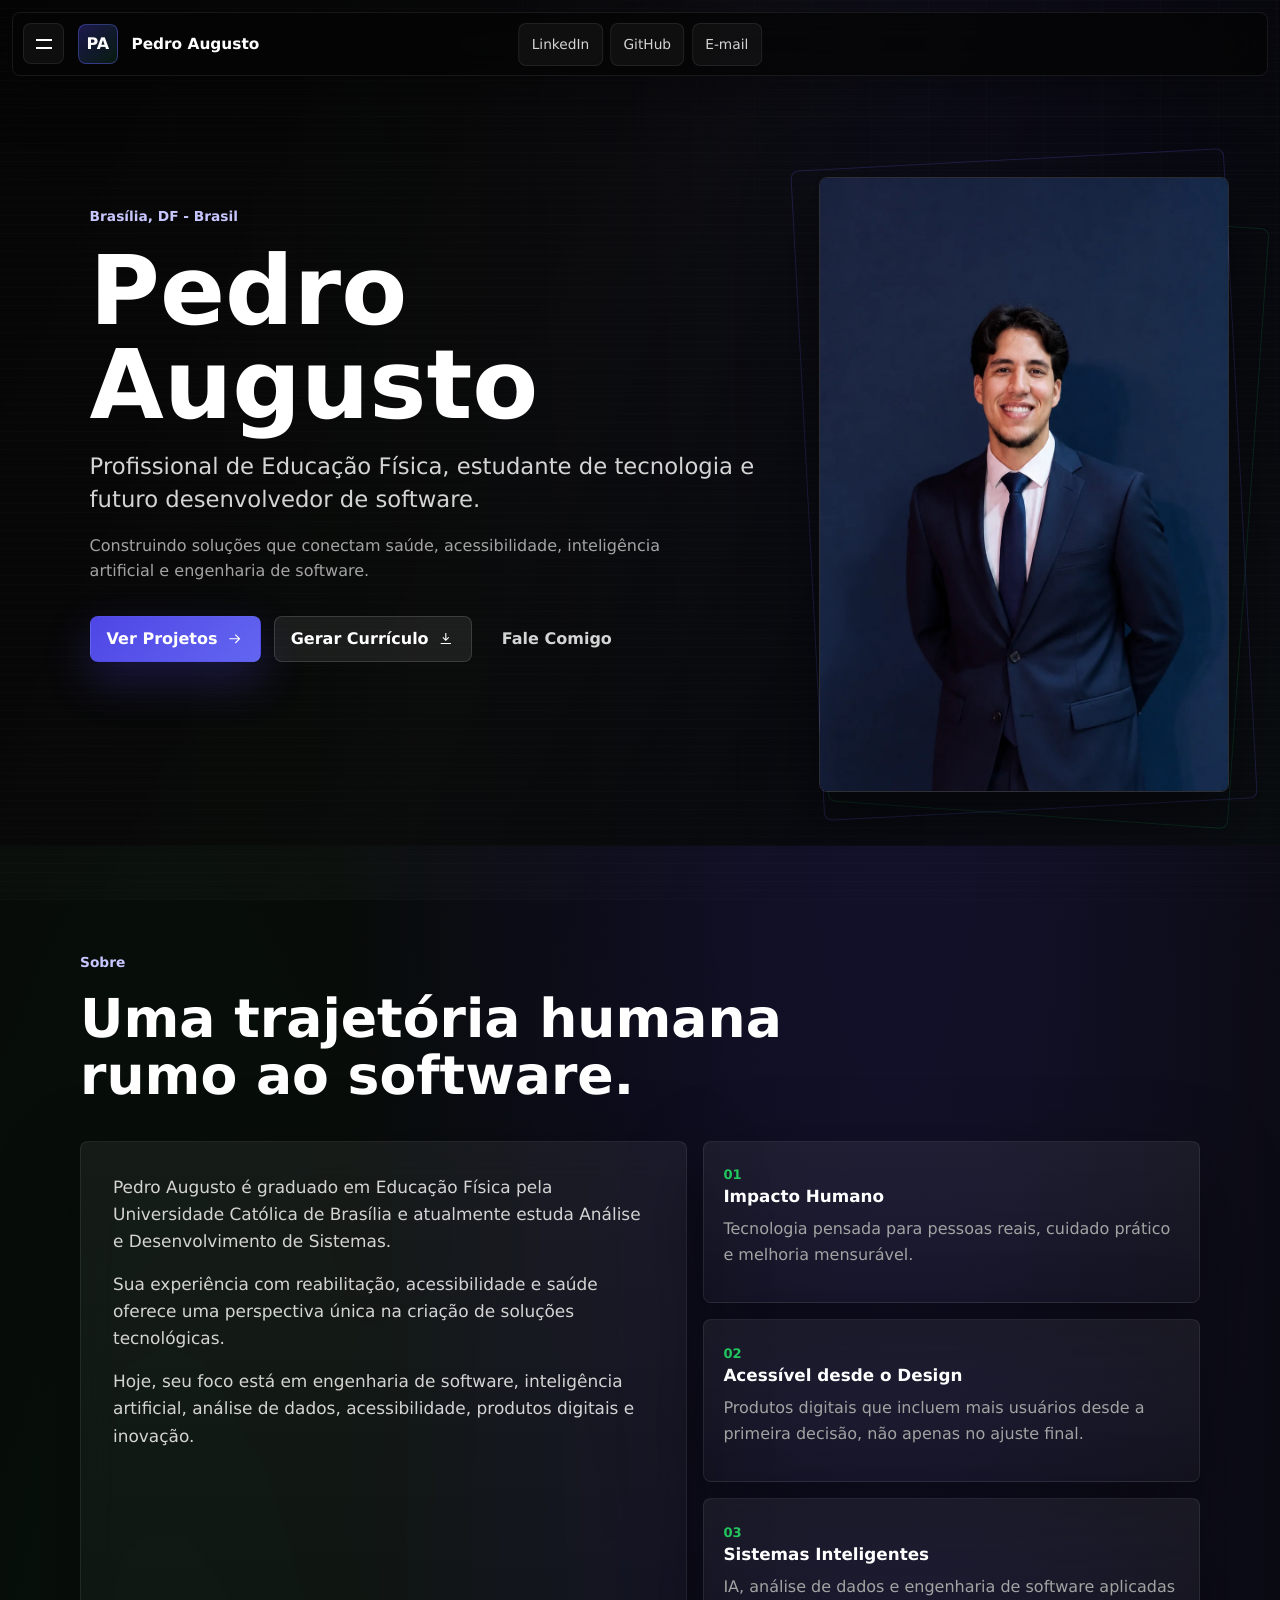
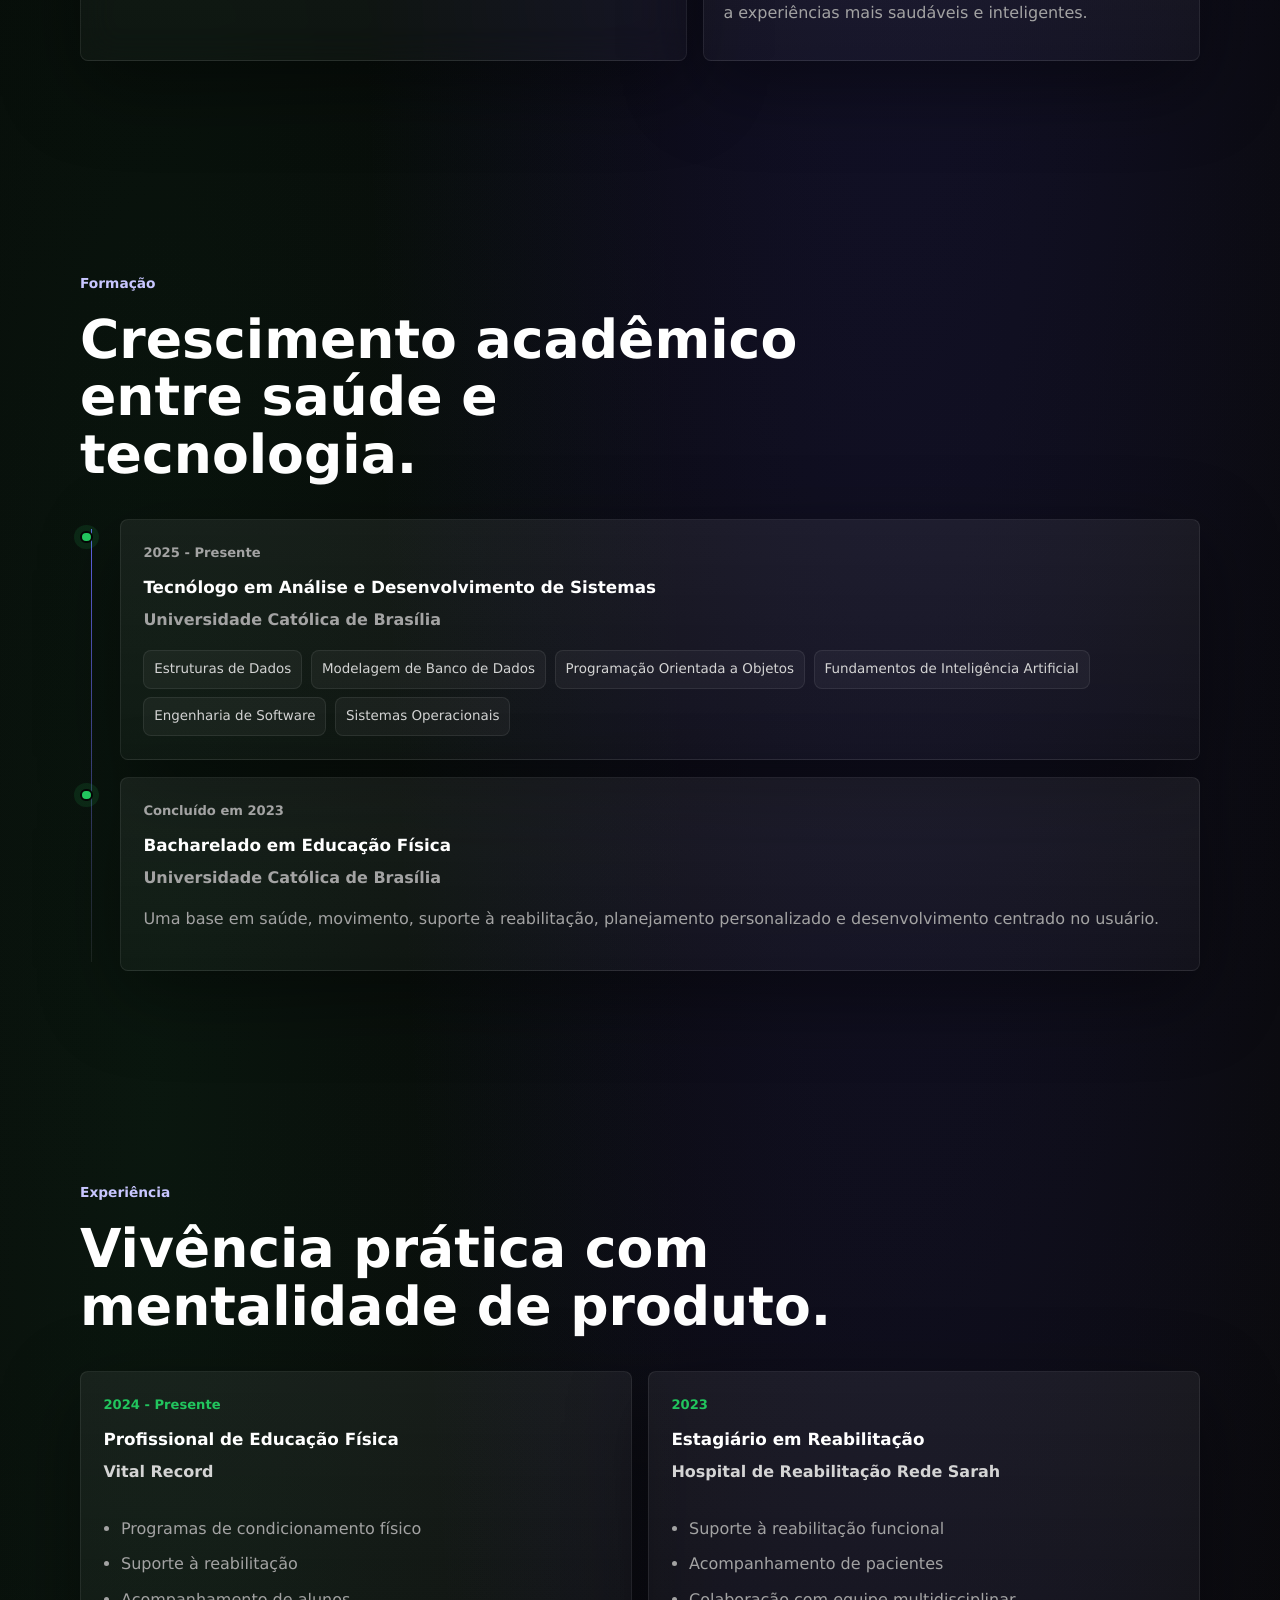
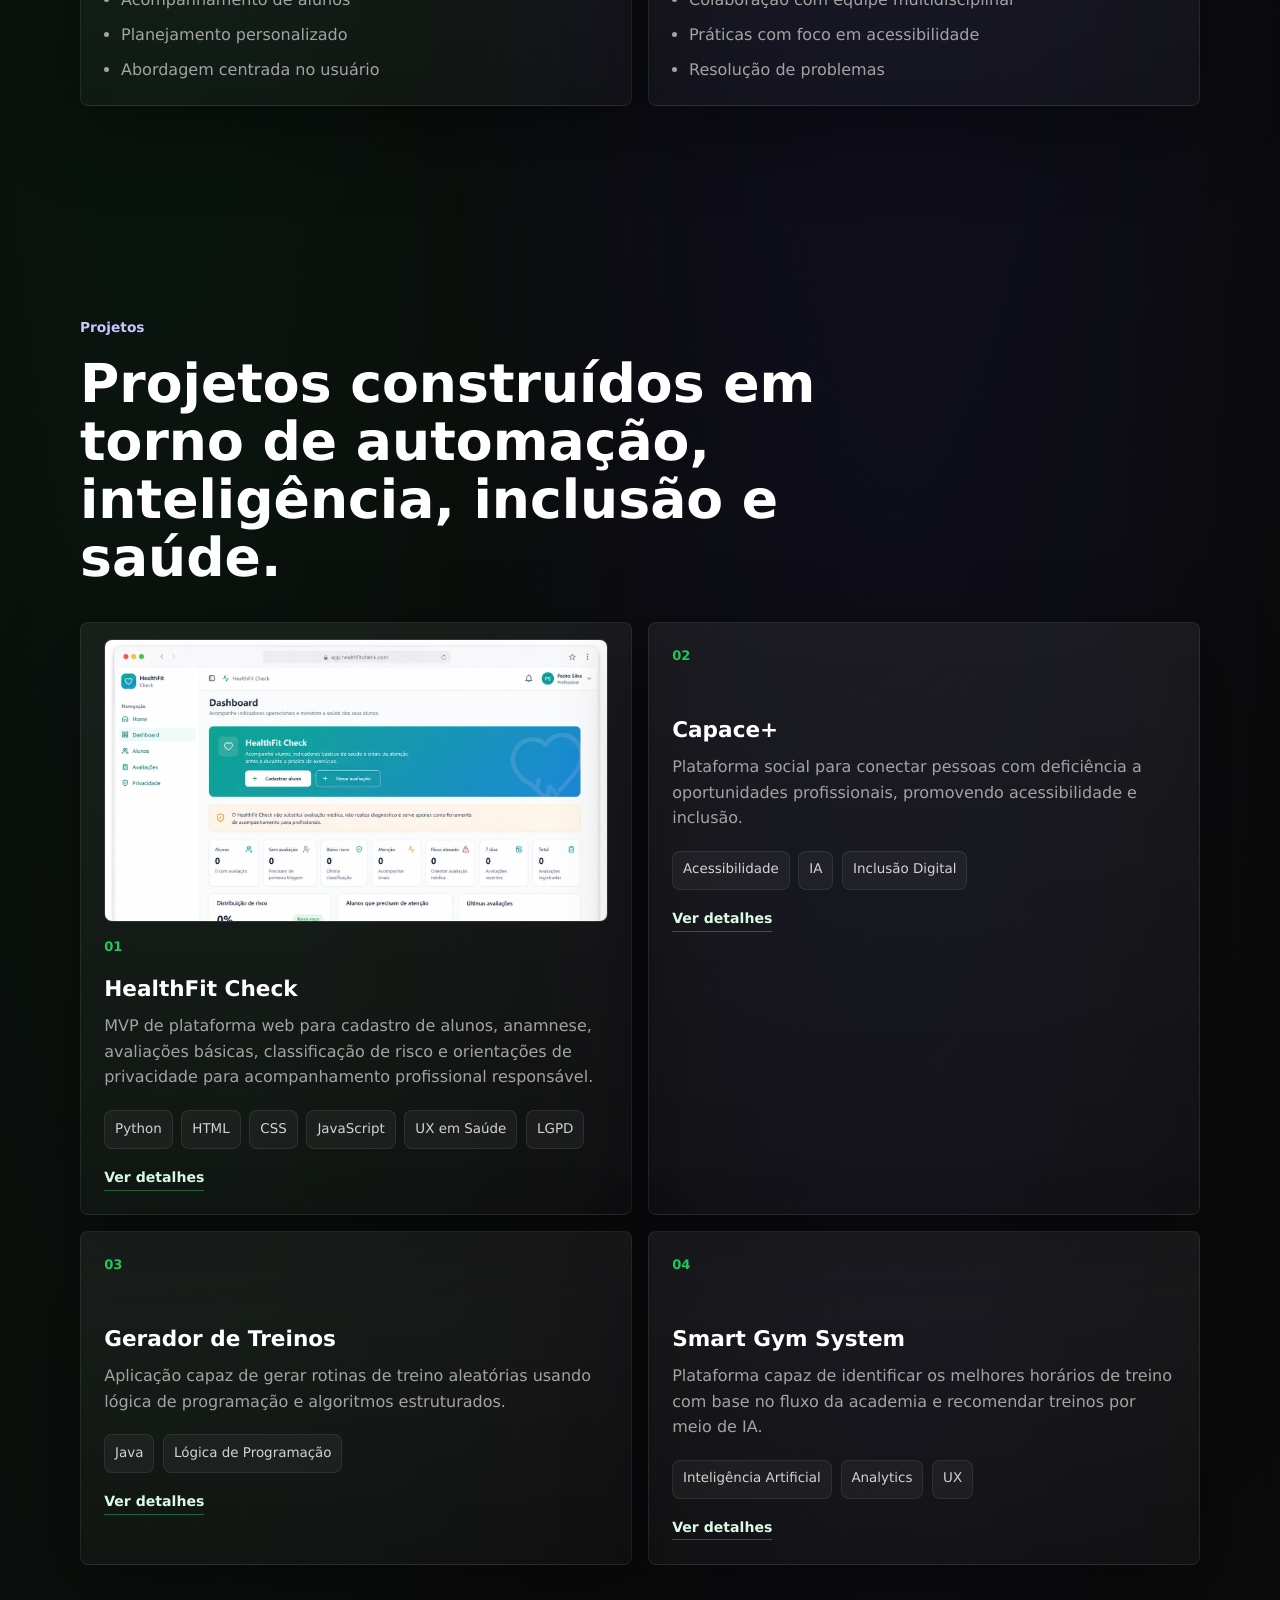
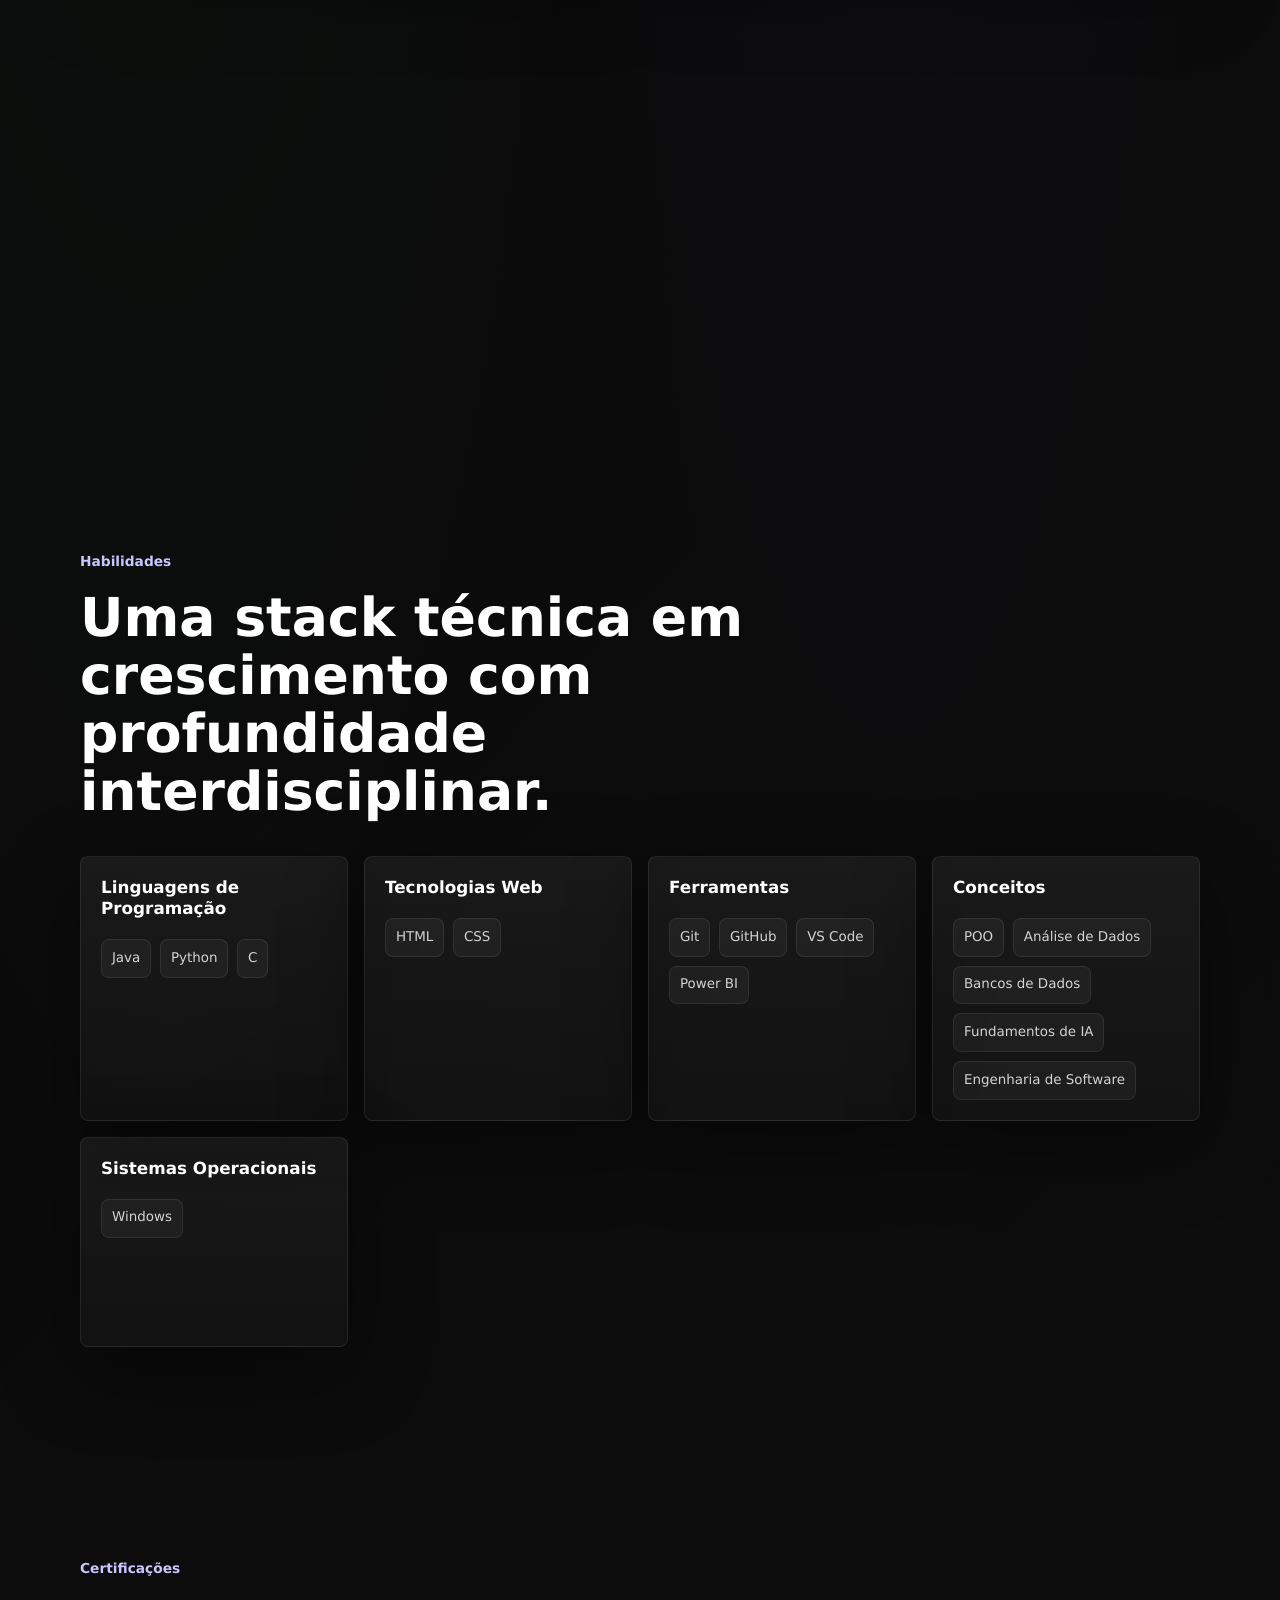
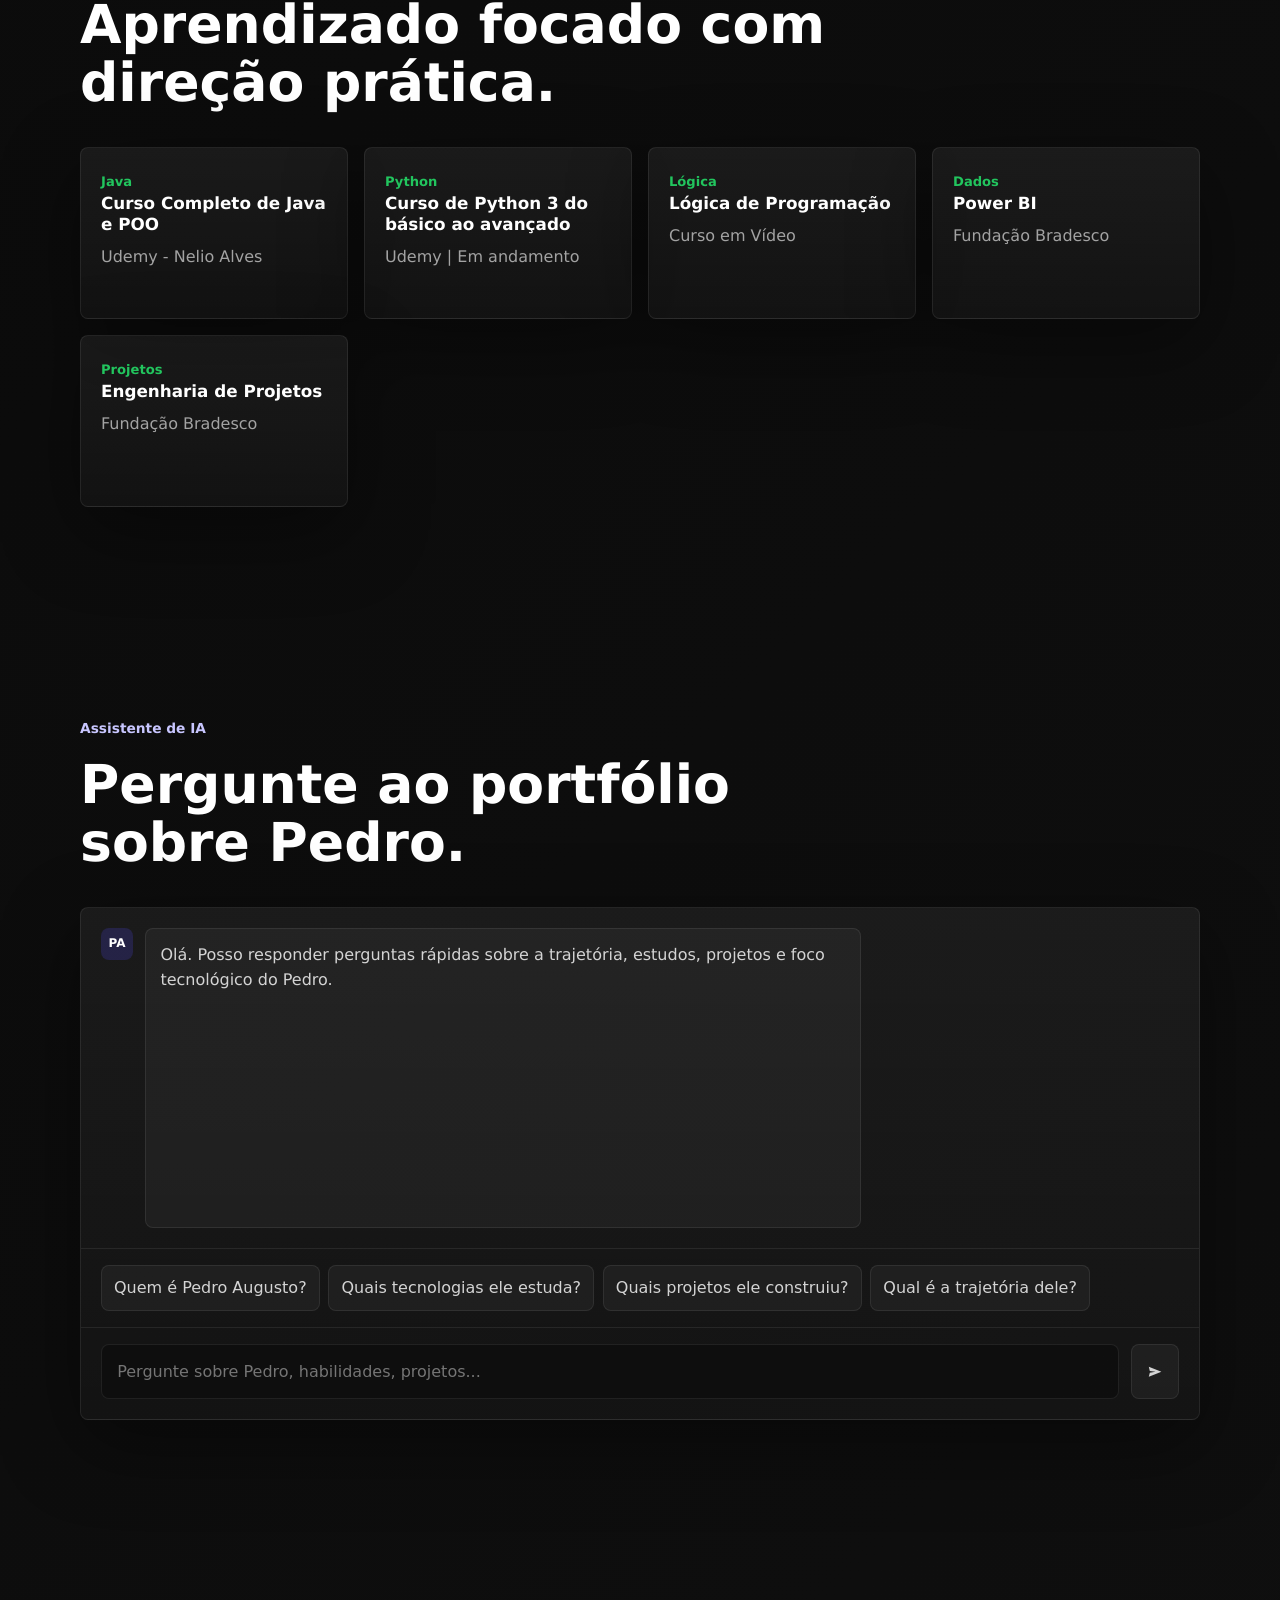
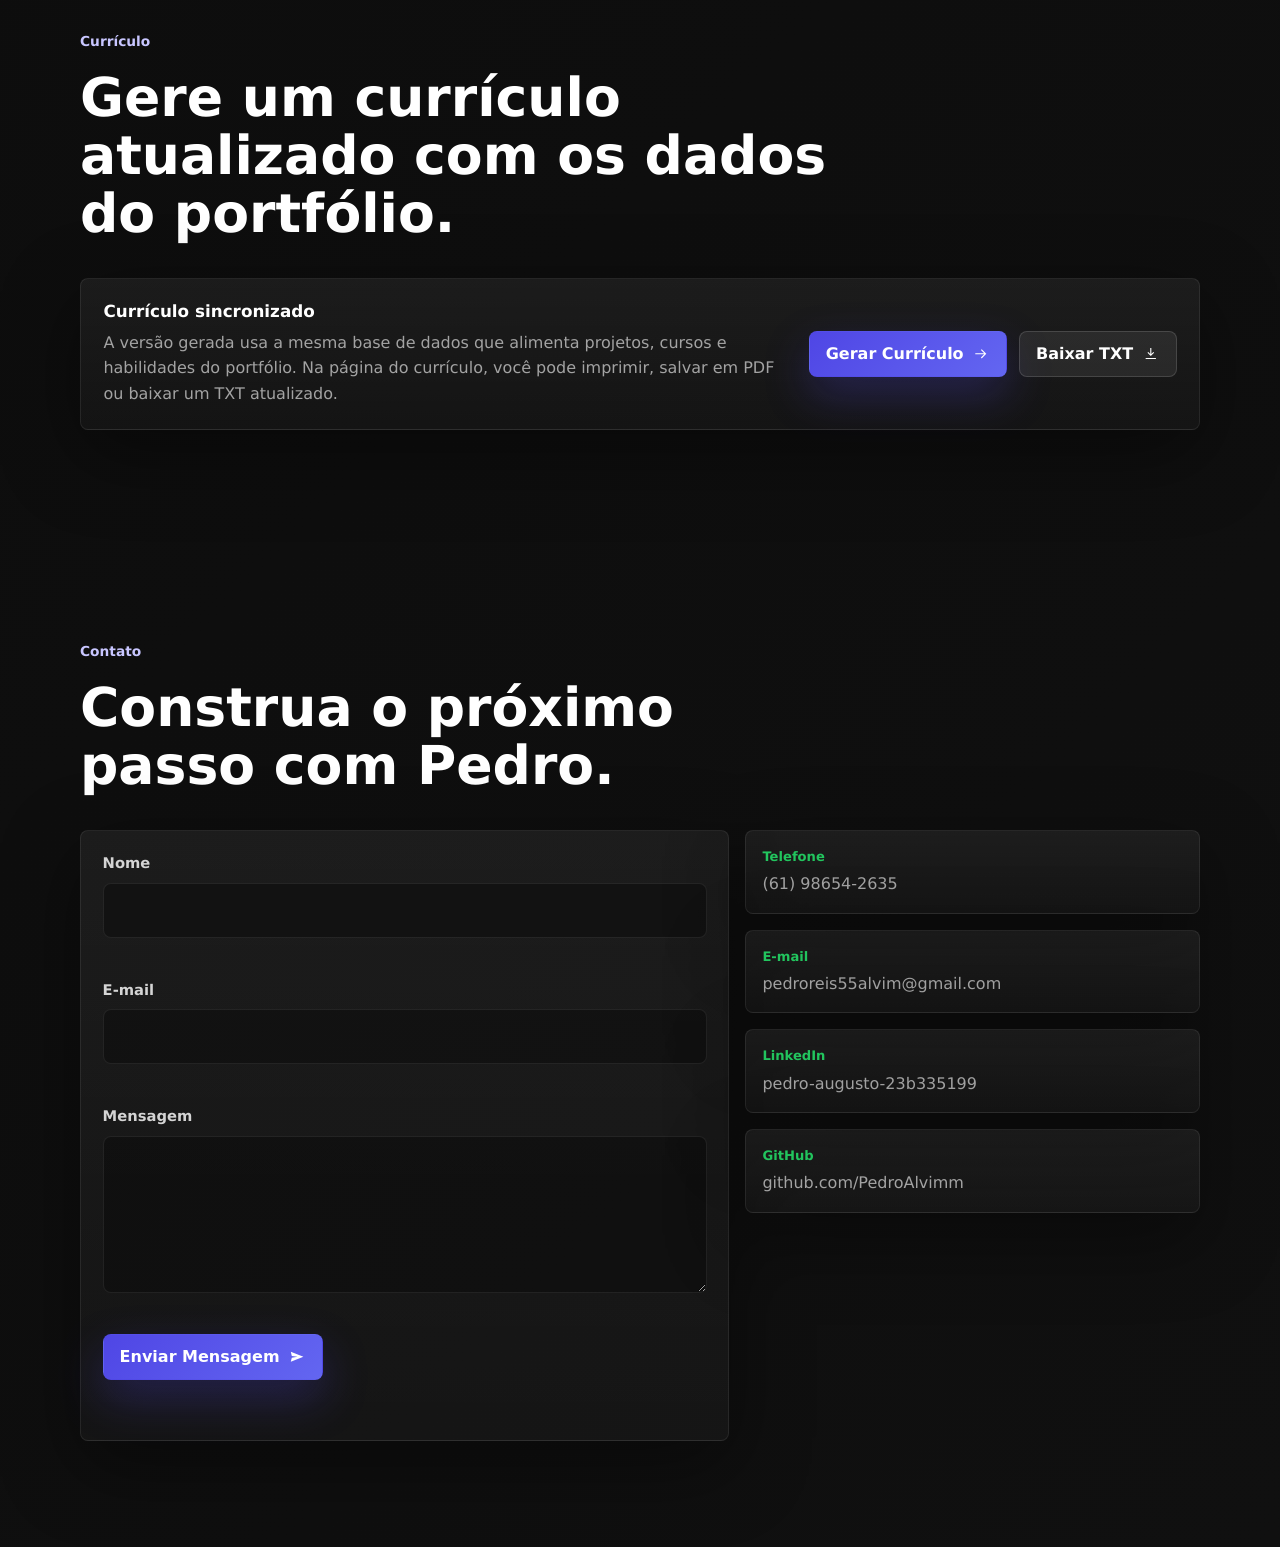
==== commit 7e9768e0: "Add files via upload" ====
--- a/index.html
+++ b/index.html
@@ -29,7 +29,7 @@
     />
     <meta name="twitter:image" content="assets/pedro-profile.jpg" />
     <link rel="preload" href="assets/pedro-profile.webp" as="image" />
-    <link rel="stylesheet" href="styles.css?v=20260705-healthfit-2" />
+    <link rel="stylesheet" href="styles.css?v=20260705-layout-3" />
     <script type="application/ld+json">
       {
         "@context": "https://schema.org",
@@ -144,11 +144,6 @@
               alt="Foto profissional de Pedro Augusto"
               fetchpriority="high"
             />
-            <figcaption>
-              <span>IA</span>
-              <span>Acessibilidade</span>
-              <span>Sa&uacute;de Digital</span>
-            </figcaption>
           </figure>
         </section>
 
@@ -397,7 +392,7 @@
         </section>
       </main>
     </div>
-    <script src="assets/portfolio-data.js?v=20260705-healthfit-2"></script>
-    <script src="script.js?v=20260705-healthfit-2" defer></script>
+    <script src="assets/portfolio-data.js?v=20260705-layout-3"></script>
+    <script src="script.js?v=20260705-layout-3" defer></script>
   </body>
 </html>
--- a/styles.css
+++ b/styles.css
@@ -294,8 +294,12 @@
 .top-socials {
   display: flex;
   flex-wrap: wrap;
-  justify-content: flex-end;
+  justify-content: center;
   gap: 0.45rem;
+  position: absolute;
+  top: 0.65rem;
+  left: 50%;
+  transform: translateX(-50%);
 }
 
 .top-socials a {
@@ -531,26 +535,6 @@
   object-fit: cover;
   object-position: center top;
   box-shadow: 0 28px 70px rgba(0, 0, 0, 0.52);
-}
-
-.hero-portrait figcaption {
-  position: absolute;
-  right: -8%;
-  bottom: 8%;
-  display: grid;
-  gap: 0.5rem;
-  width: 10rem;
-}
-
-.hero-portrait figcaption span {
-  border: 1px solid var(--border);
-  border-radius: var(--radius);
-  background: rgba(5, 5, 5, 0.64);
-  backdrop-filter: blur(18px);
-  color: var(--muted);
-  padding: 0.55rem 0.65rem;
-  font-size: 0.78rem;
-  font-weight: 700;
 }
 
 @keyframes floatPortrait {
@@ -1173,17 +1157,21 @@
 
 .project-detail-hero {
   display: grid;
+  justify-items: center;
   gap: 1rem;
+  text-align: center;
   padding: 4.5rem 0 2rem;
 }
 
 .project-detail-hero h1 {
   max-width: 860px;
+  margin-inline: auto;
   margin-bottom: 0.7rem;
 }
 
 .project-detail-hero p {
   max-width: 800px;
+  margin-inline: auto;
   color: var(--muted);
   font-size: 1.08rem;
 }
@@ -1191,6 +1179,7 @@
 .project-detail-cover {
   overflow: hidden;
   max-width: 960px;
+  margin-inline: auto;
   margin-top: 0.85rem;
   border: 1px solid var(--border);
   border-radius: var(--radius);
@@ -1396,11 +1385,6 @@
     bottom: auto;
     width: min(78vw, 360px);
     margin: 2.5rem auto 0;
-  }
-
-  .hero-portrait figcaption {
-    right: -0.6rem;
-    bottom: 9%;
   }
 
   .section {
@@ -1442,6 +1426,8 @@
   }
 
   .top-socials {
+    position: static;
+    transform: none;
     grid-column: 1 / -1;
     justify-content: stretch;
     width: 100%;
@@ -1472,17 +1458,6 @@
     width: 100%;
   }
 
-  .hero-portrait figcaption {
-    position: static;
-    width: 100%;
-    margin-top: 0.75rem;
-    grid-template-columns: repeat(3, minmax(0, 1fr));
-  }
-
-  .hero-portrait figcaption span {
-    text-align: center;
-  }
-
   .about-card {
     padding: 1.35rem;
   }
@@ -1535,9 +1510,6 @@
     font-size: 0.78rem;
   }
 
-  .hero-portrait figcaption {
-    grid-template-columns: 1fr;
-  }
 }
 
 @media (prefers-reduced-motion: reduce) {
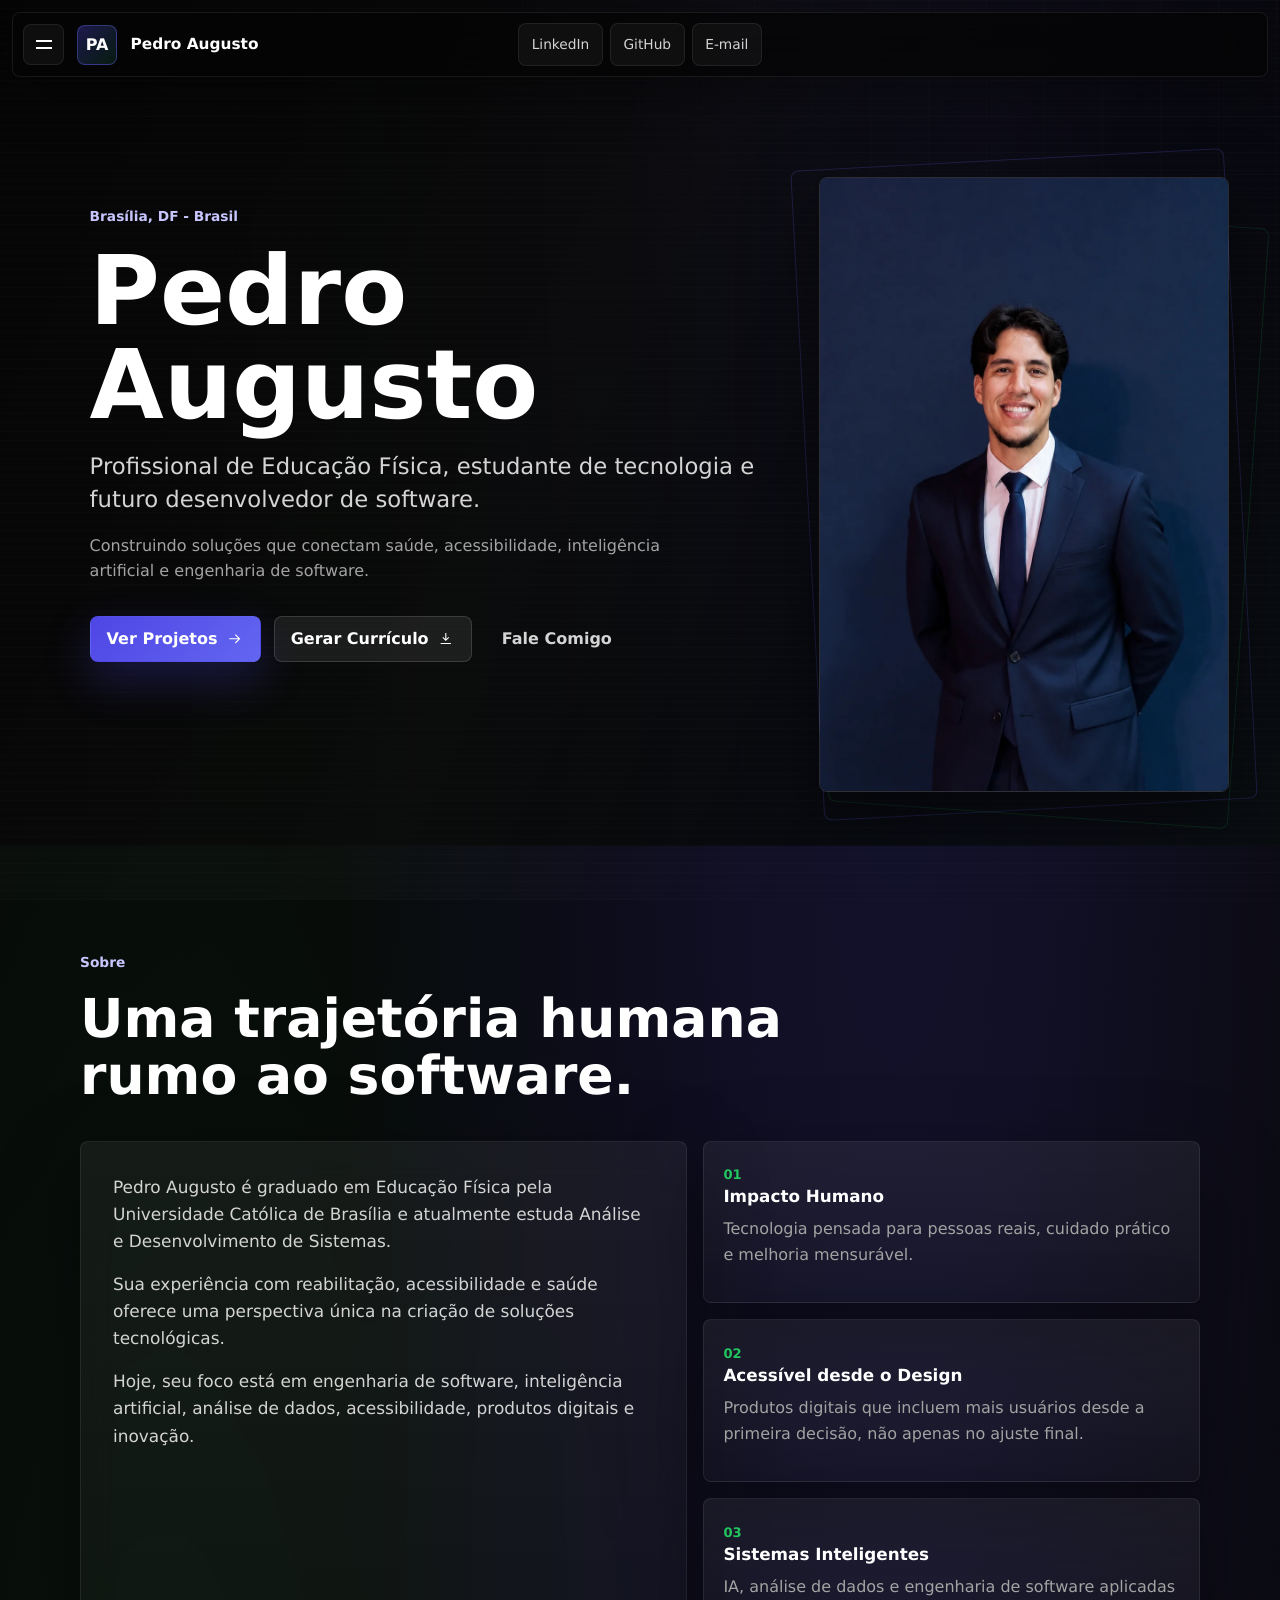
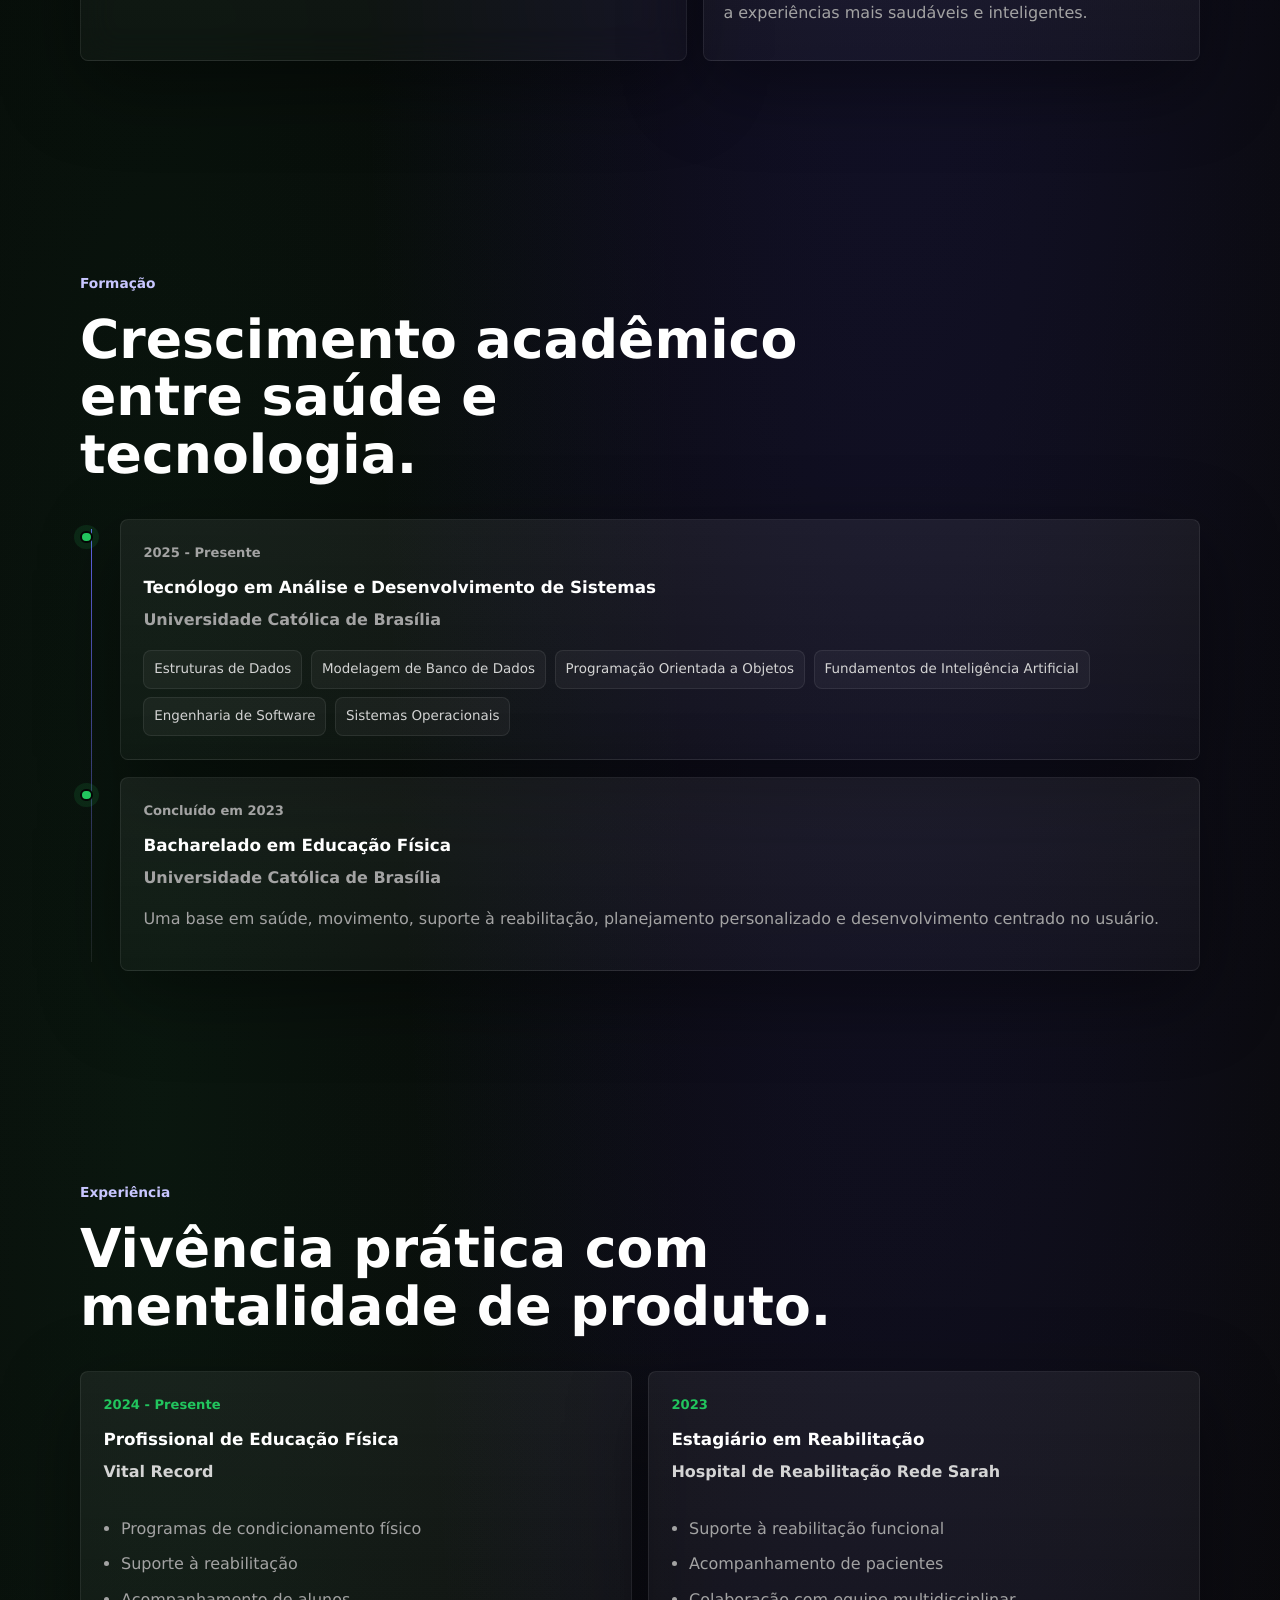
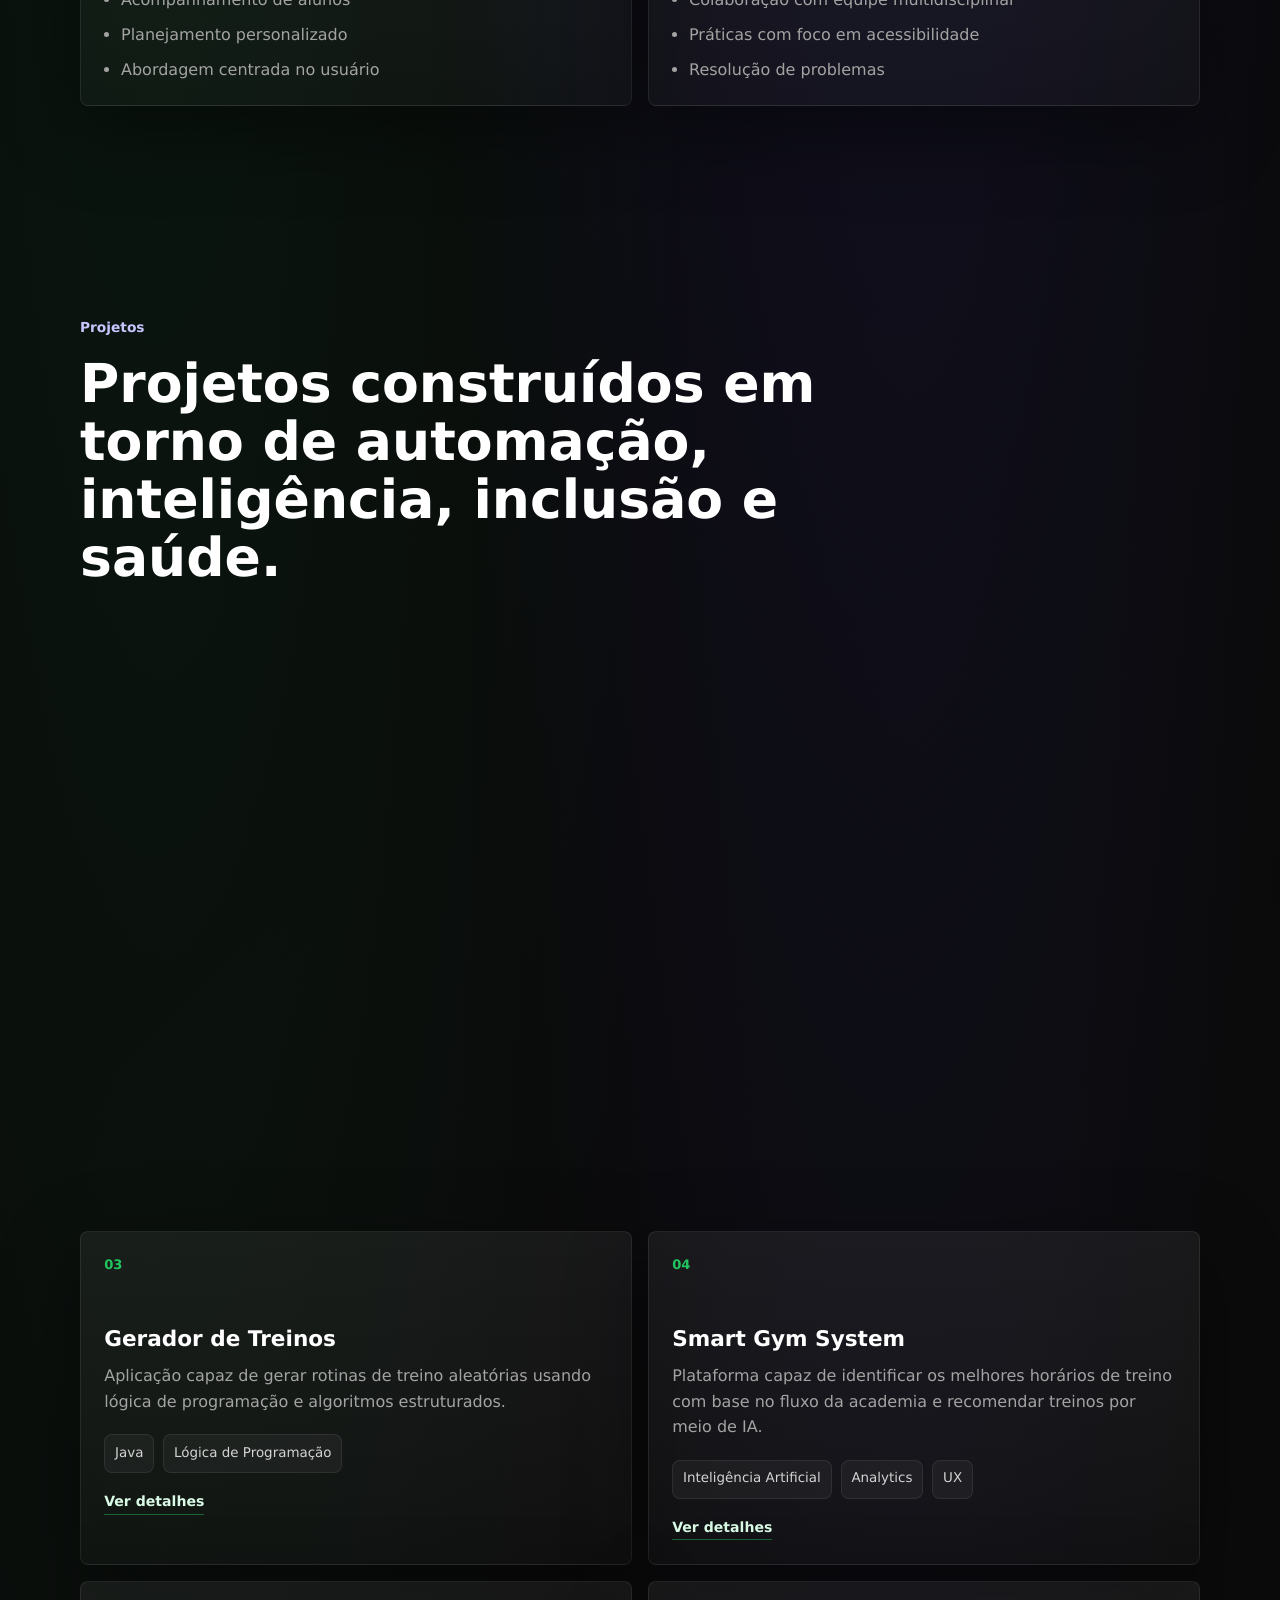
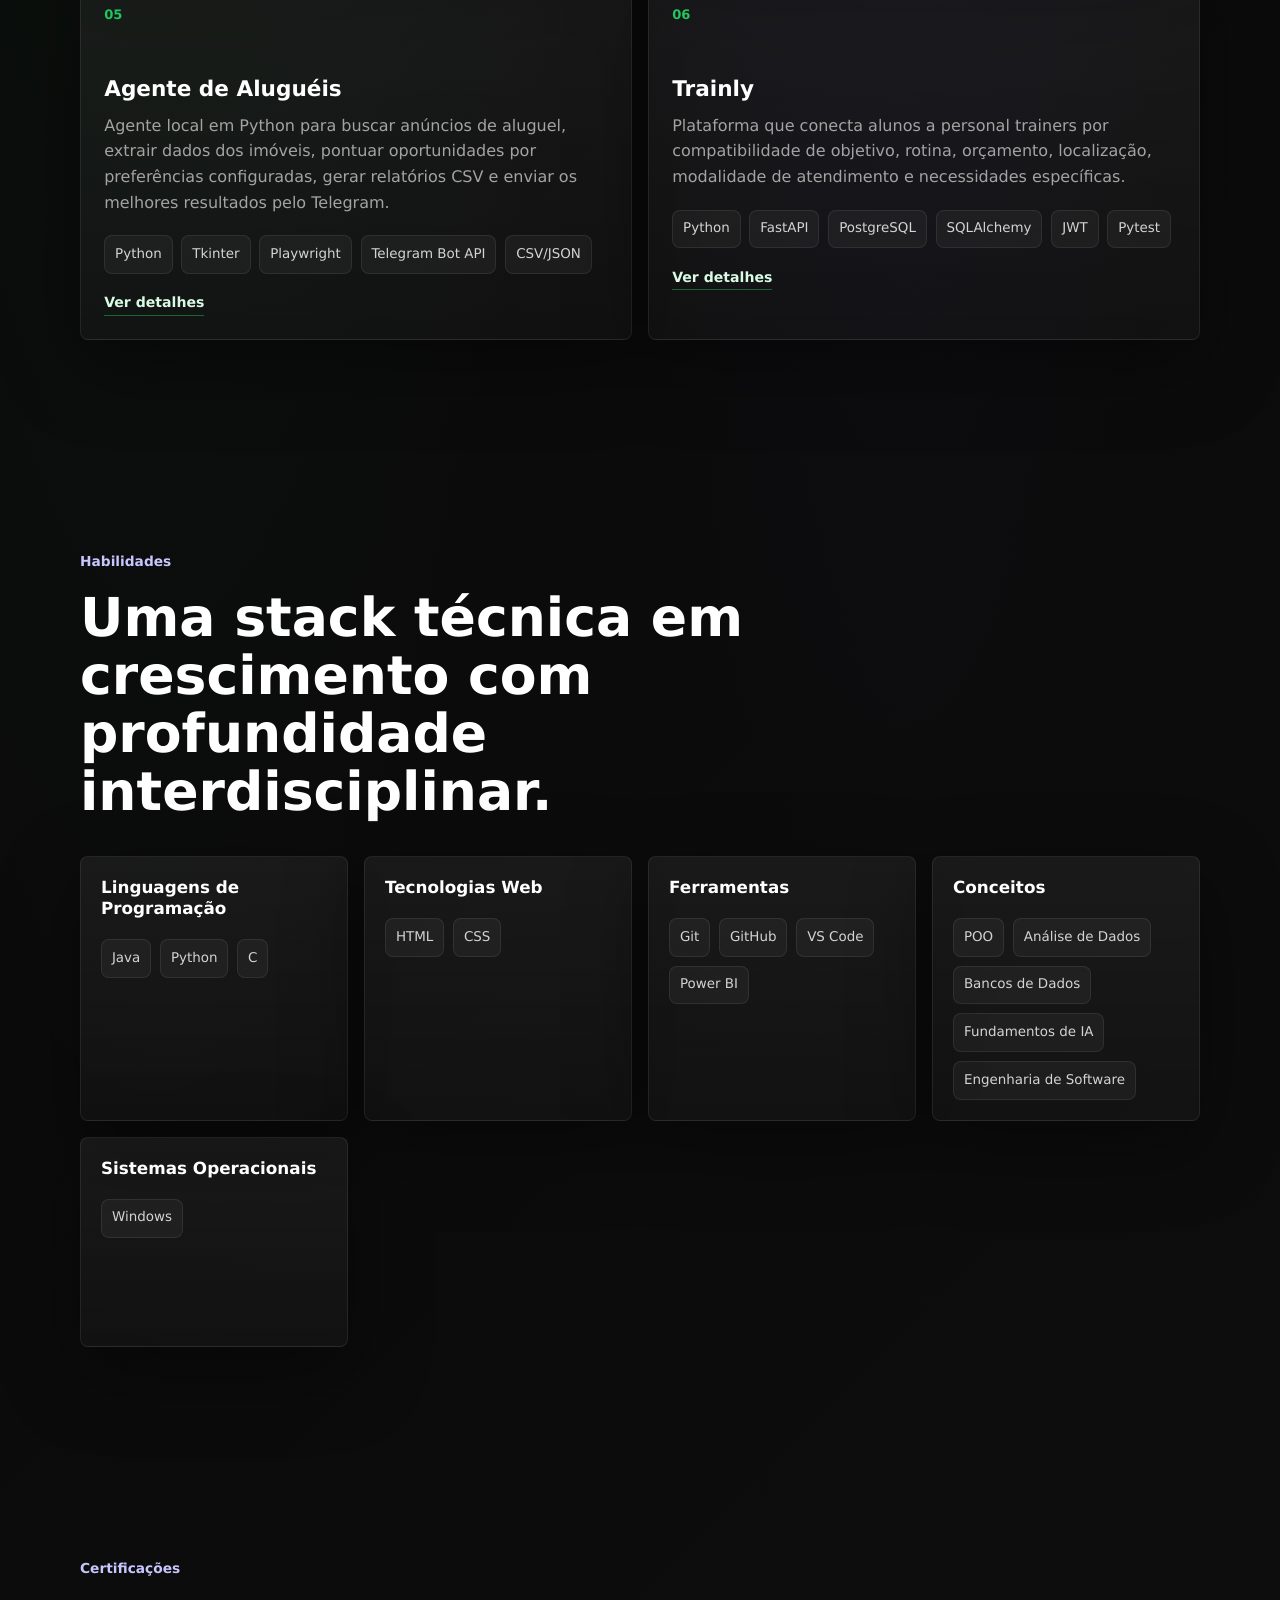
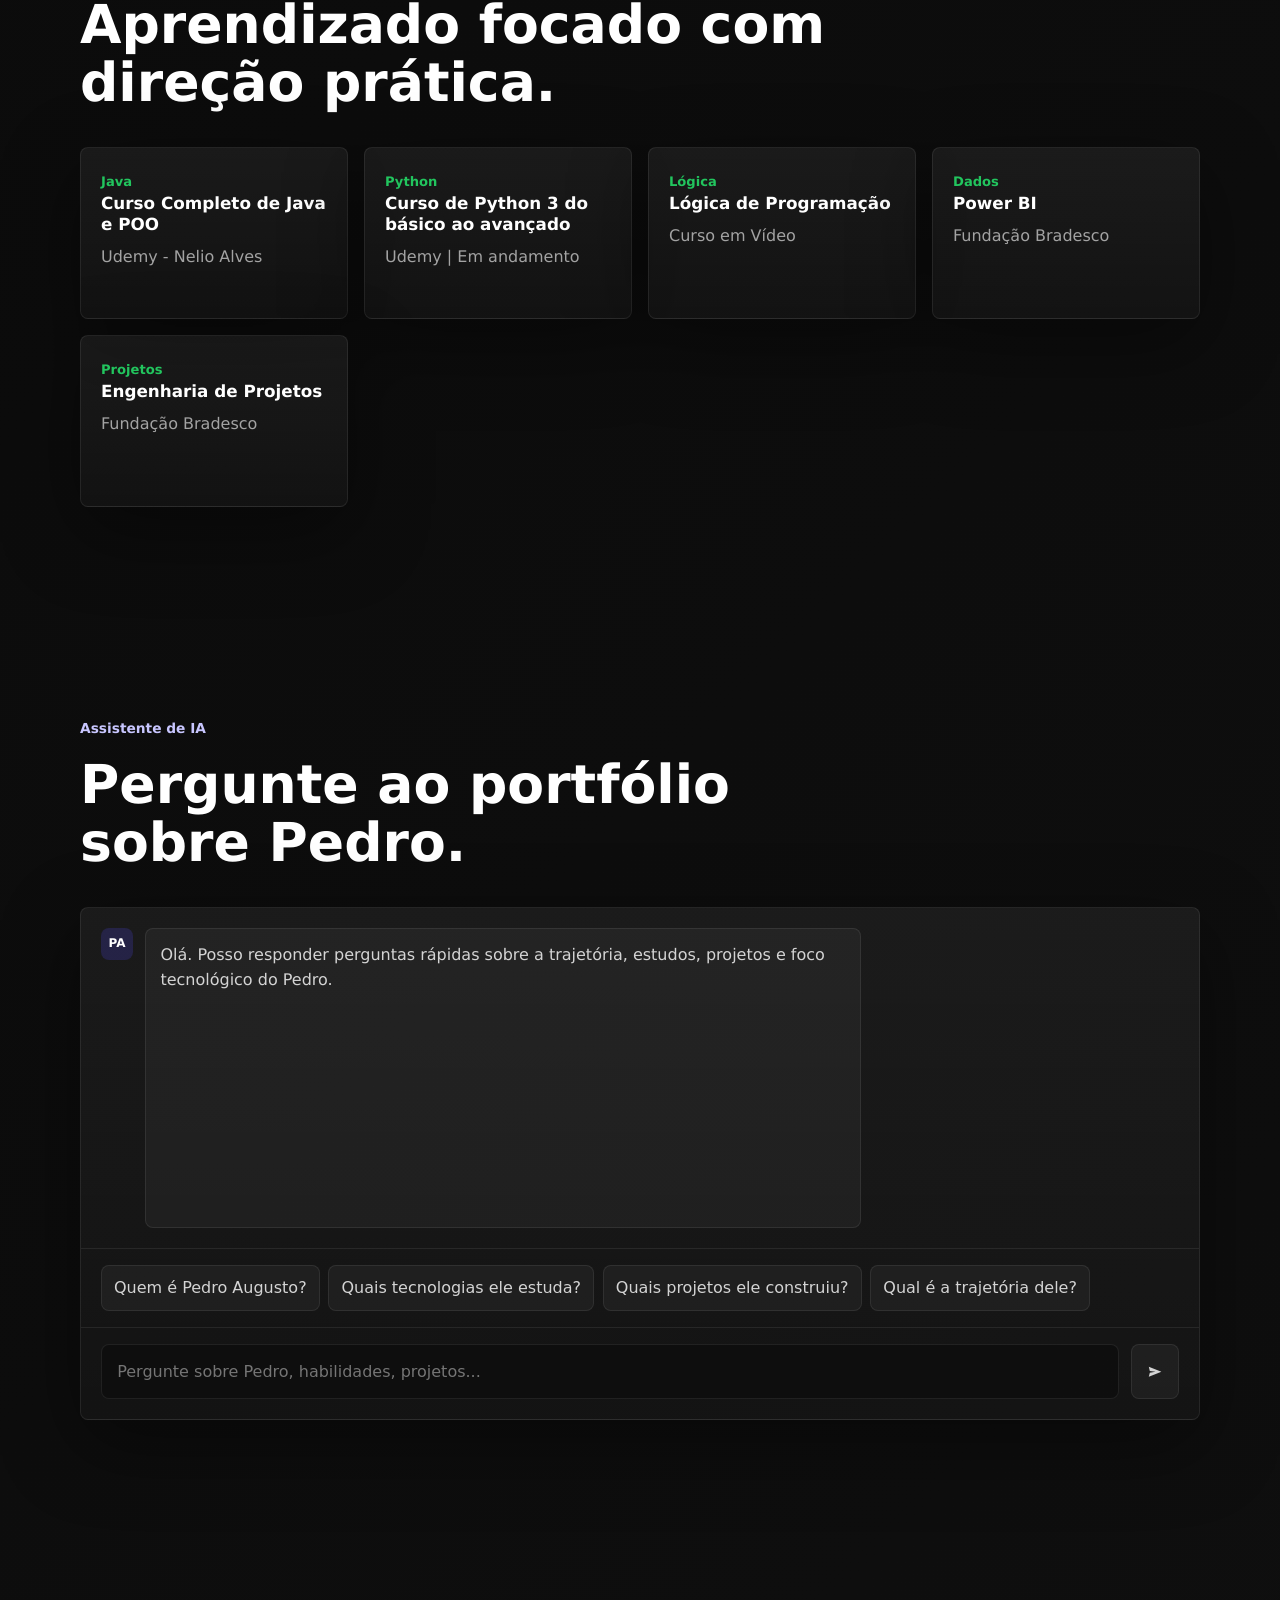
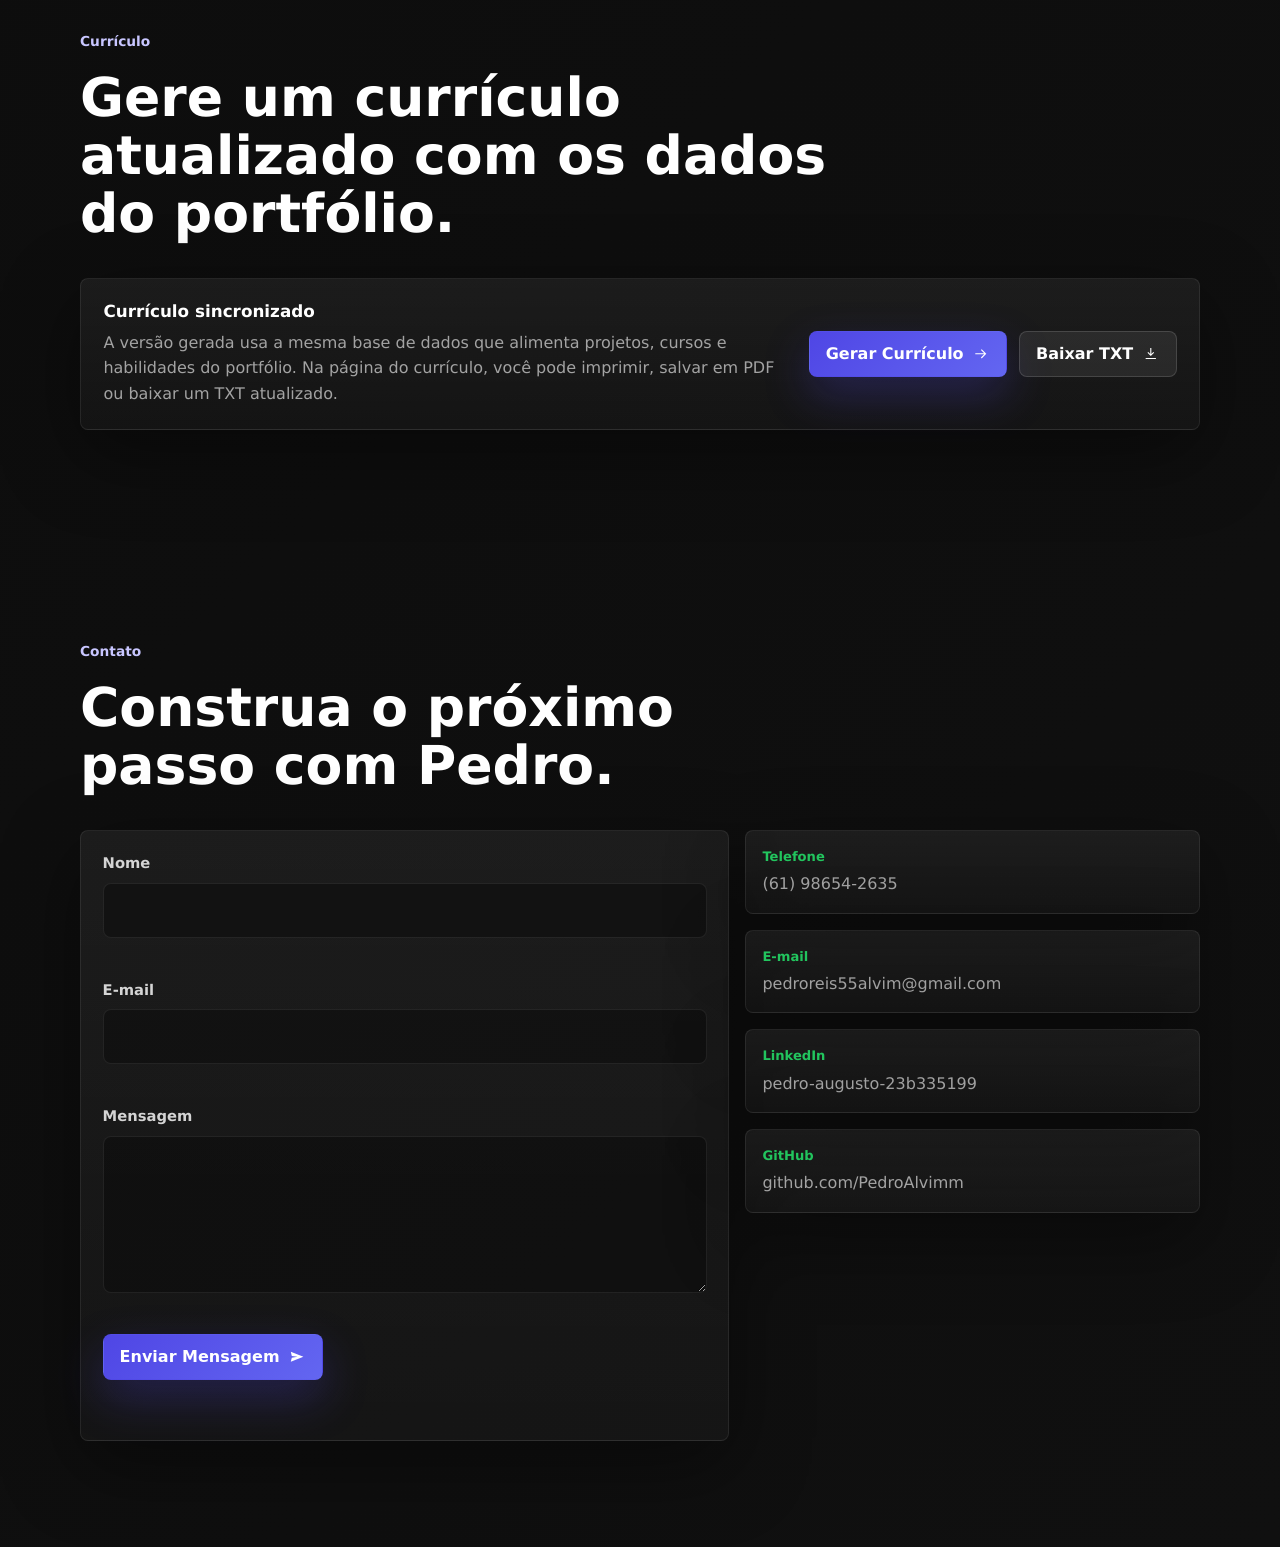
==== commit 2f487a5f: "atualizando Pagina" ====
--- a/index.html
+++ b/index.html
@@ -29,7 +29,7 @@
     />
     <meta name="twitter:image" content="assets/pedro-profile.jpg" />
     <link rel="preload" href="assets/pedro-profile.webp" as="image" />
-    <link rel="stylesheet" href="styles.css?v=20260705-layout-3" />
+    <link rel="stylesheet" href="styles.css?v=20260705-layout-7" />
     <script type="application/ld+json">
       {
         "@context": "https://schema.org",
@@ -392,7 +392,7 @@
         </section>
       </main>
     </div>
-    <script src="assets/portfolio-data.js?v=20260705-layout-3"></script>
-    <script src="script.js?v=20260705-layout-3" defer></script>
+    <script src="assets/portfolio-data.js?v=20260705-layout-7"></script>
+    <script src="script.js?v=20260705-layout-7" defer></script>
   </body>
 </html>
--- a/styles.css
+++ b/styles.css
@@ -276,7 +276,7 @@
   left: 0.75rem;
   z-index: 60;
   display: grid;
-  grid-template-columns: auto minmax(0, 1fr) auto;
+  grid-template-columns: minmax(0, 1fr) auto minmax(0, 1fr);
   align-items: center;
   gap: 0.85rem;
   border: 1px solid var(--border);
@@ -288,18 +288,27 @@
 }
 
 .brand.compact {
+  grid-column: 1;
+  grid-row: 1;
+  justify-self: start;
   min-width: 0;
+  margin-left: 3.35rem;
+}
+
+.menu-button {
+  grid-column: 1;
+  grid-row: 1;
+  justify-self: start;
 }
 
 .top-socials {
+  grid-column: 2;
+  grid-row: 1;
+  justify-self: center;
   display: flex;
   flex-wrap: wrap;
   justify-content: center;
   gap: 0.45rem;
-  position: absolute;
-  top: 0.65rem;
-  left: 50%;
-  transform: translateX(-50%);
 }
 
 .top-socials a {
@@ -1138,12 +1147,21 @@
 }
 
 .project-detail-shell {
-  width: min(100% - 2rem, var(--content));
+  display: grid;
+  justify-items: center;
+  width: 100%;
   margin-inline: auto;
-  padding: 2rem 0 5rem;
+  padding: 2rem 1rem 5rem;
+}
+
+.project-detail-shell > #project-detail {
+  display: grid;
+  justify-items: center;
+  width: 100%;
 }
 
 .detail-back {
+  justify-self: center;
   display: inline-flex;
   width: max-content;
   margin-bottom: 2rem;
@@ -1158,6 +1176,7 @@
 .project-detail-hero {
   display: grid;
   justify-items: center;
+  width: 100%;
   gap: 1rem;
   text-align: center;
   padding: 4.5rem 0 2rem;
@@ -1178,6 +1197,7 @@
 
 .project-detail-cover {
   overflow: hidden;
+  width: min(100%, 960px);
   max-width: 960px;
   margin-inline: auto;
   margin-top: 0.85rem;
@@ -1195,18 +1215,23 @@
 
 .project-detail-grid {
   display: grid;
-  grid-template-columns: minmax(0, 1fr) minmax(280px, 0.44fr);
+  width: min(100%, 960px);
+  grid-template-columns: 1fr;
   gap: 1rem;
   align-items: start;
+  justify-items: center;
+  margin-inline: auto;
 }
 
 .project-detail-panel,
 .project-side-panel {
+  width: 100%;
   border: 1px solid var(--border);
   border-radius: var(--radius);
   background: linear-gradient(180deg, var(--card-strong), rgba(255, 255, 255, 0.028));
   box-shadow: 0 24px 80px var(--shadow);
   padding: 1.35rem;
+  text-align: center;
 }
 
 .project-detail-panel {
@@ -1229,8 +1254,14 @@
 .project-detail-panel ul {
   display: grid;
   gap: 0.55rem;
-  margin: 0;
-  padding-left: 1.1rem;
+  max-width: 760px;
+  margin: 0 auto;
+  padding-left: 0;
+  list-style-position: inside;
+}
+
+.project-detail-panel li {
+  text-align: center;
 }
 
 .project-readme {
@@ -1241,10 +1272,12 @@
   background: rgba(0, 0, 0, 0.22);
   color: var(--muted);
   padding: 1rem;
+  text-align: left;
   white-space: pre-wrap;
 }
 
 .project-gallery-section {
+  width: min(100%, 1040px);
   margin-top: 1rem;
 }
 
@@ -1280,14 +1313,21 @@
 .project-side-panel {
   display: grid;
   gap: 1rem;
+  justify-items: center;
+}
+
+.project-side-panel .tech-list {
+  justify-content: center;
 }
 
 .project-link-list {
   display: grid;
+  justify-items: center;
   gap: 0.65rem;
 }
 
 .project-link-list a {
+  width: min(100%, 20rem);
   border: 1px solid var(--border);
   border-radius: var(--radius);
   background: rgba(255, 255, 255, 0.045);
@@ -1425,10 +1465,20 @@
     gap: 0.55rem;
   }
 
+  .menu-button {
+    grid-column: 1;
+    grid-row: 1;
+  }
+
+  .brand.compact {
+    grid-column: 2;
+    grid-row: 1;
+    margin-left: 0;
+  }
+
   .top-socials {
-    position: static;
-    transform: none;
     grid-column: 1 / -1;
+    grid-row: 2;
     justify-content: stretch;
     width: 100%;
   }
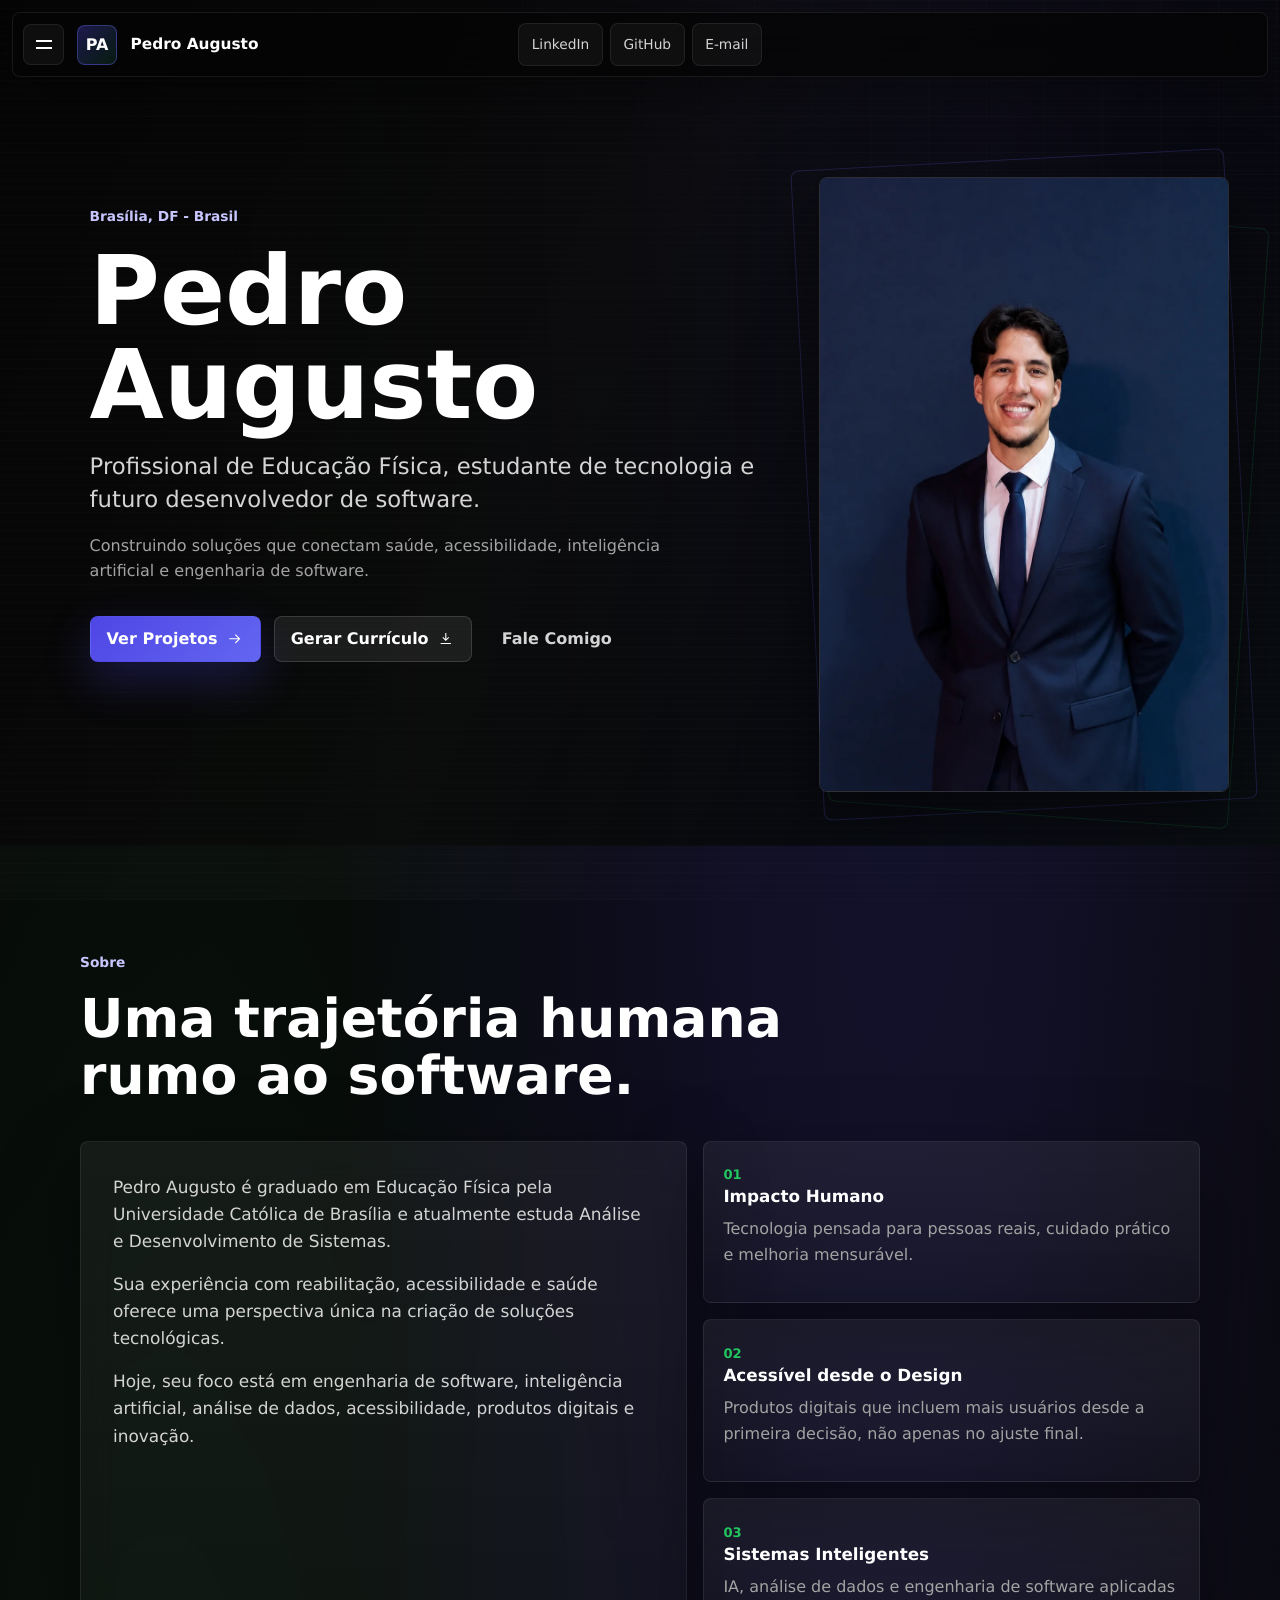
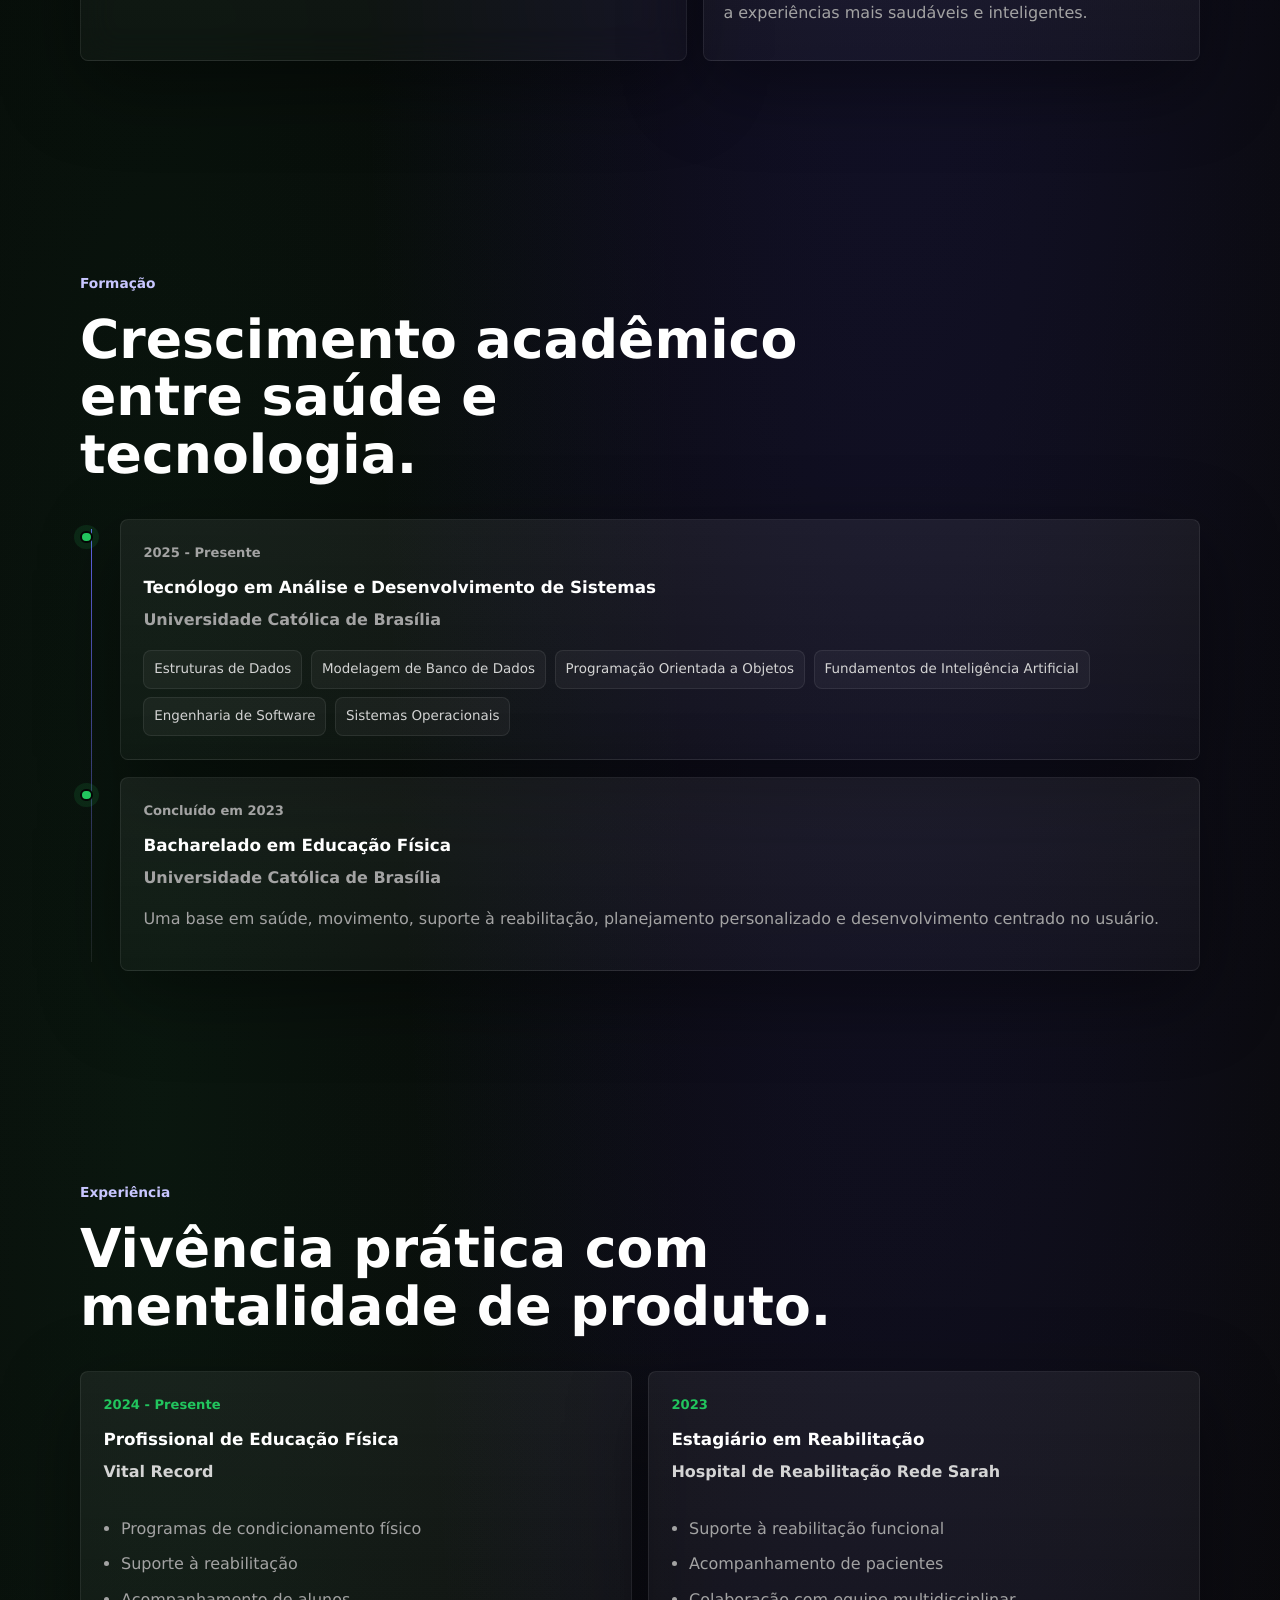
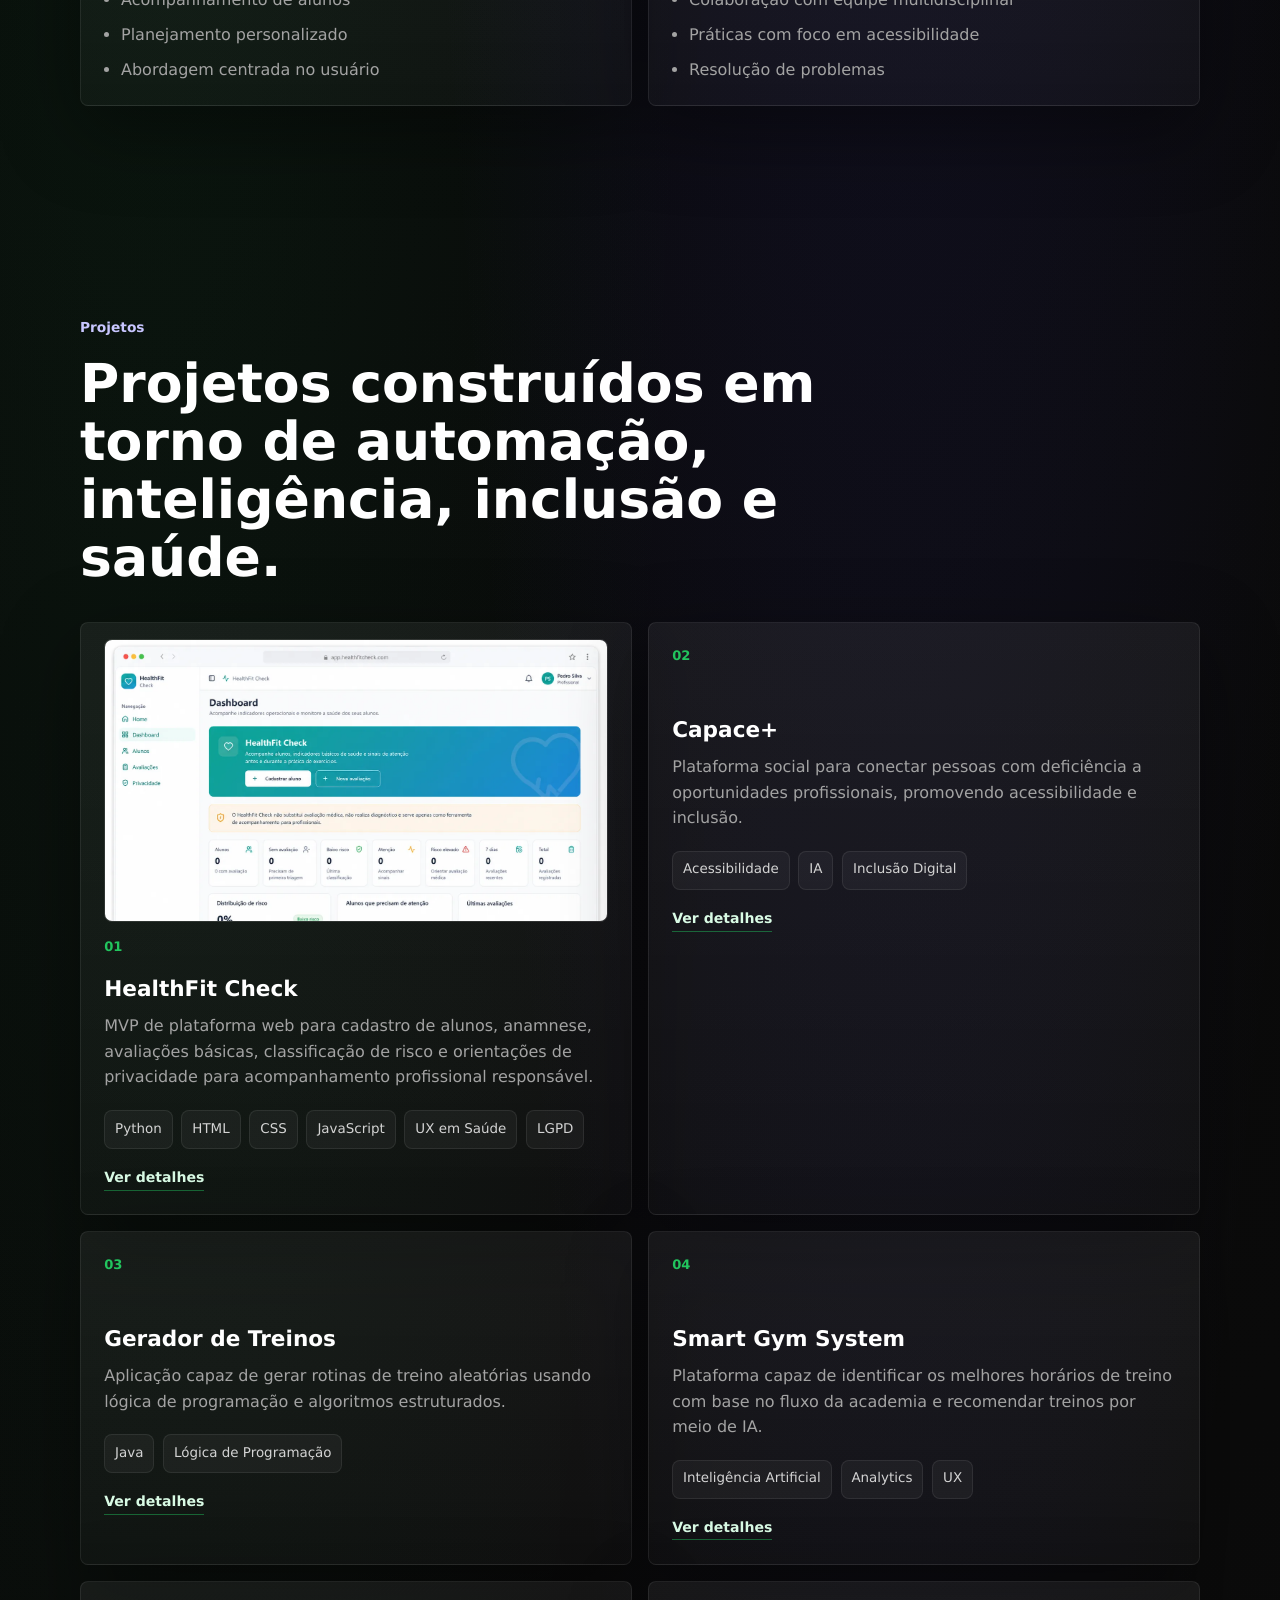
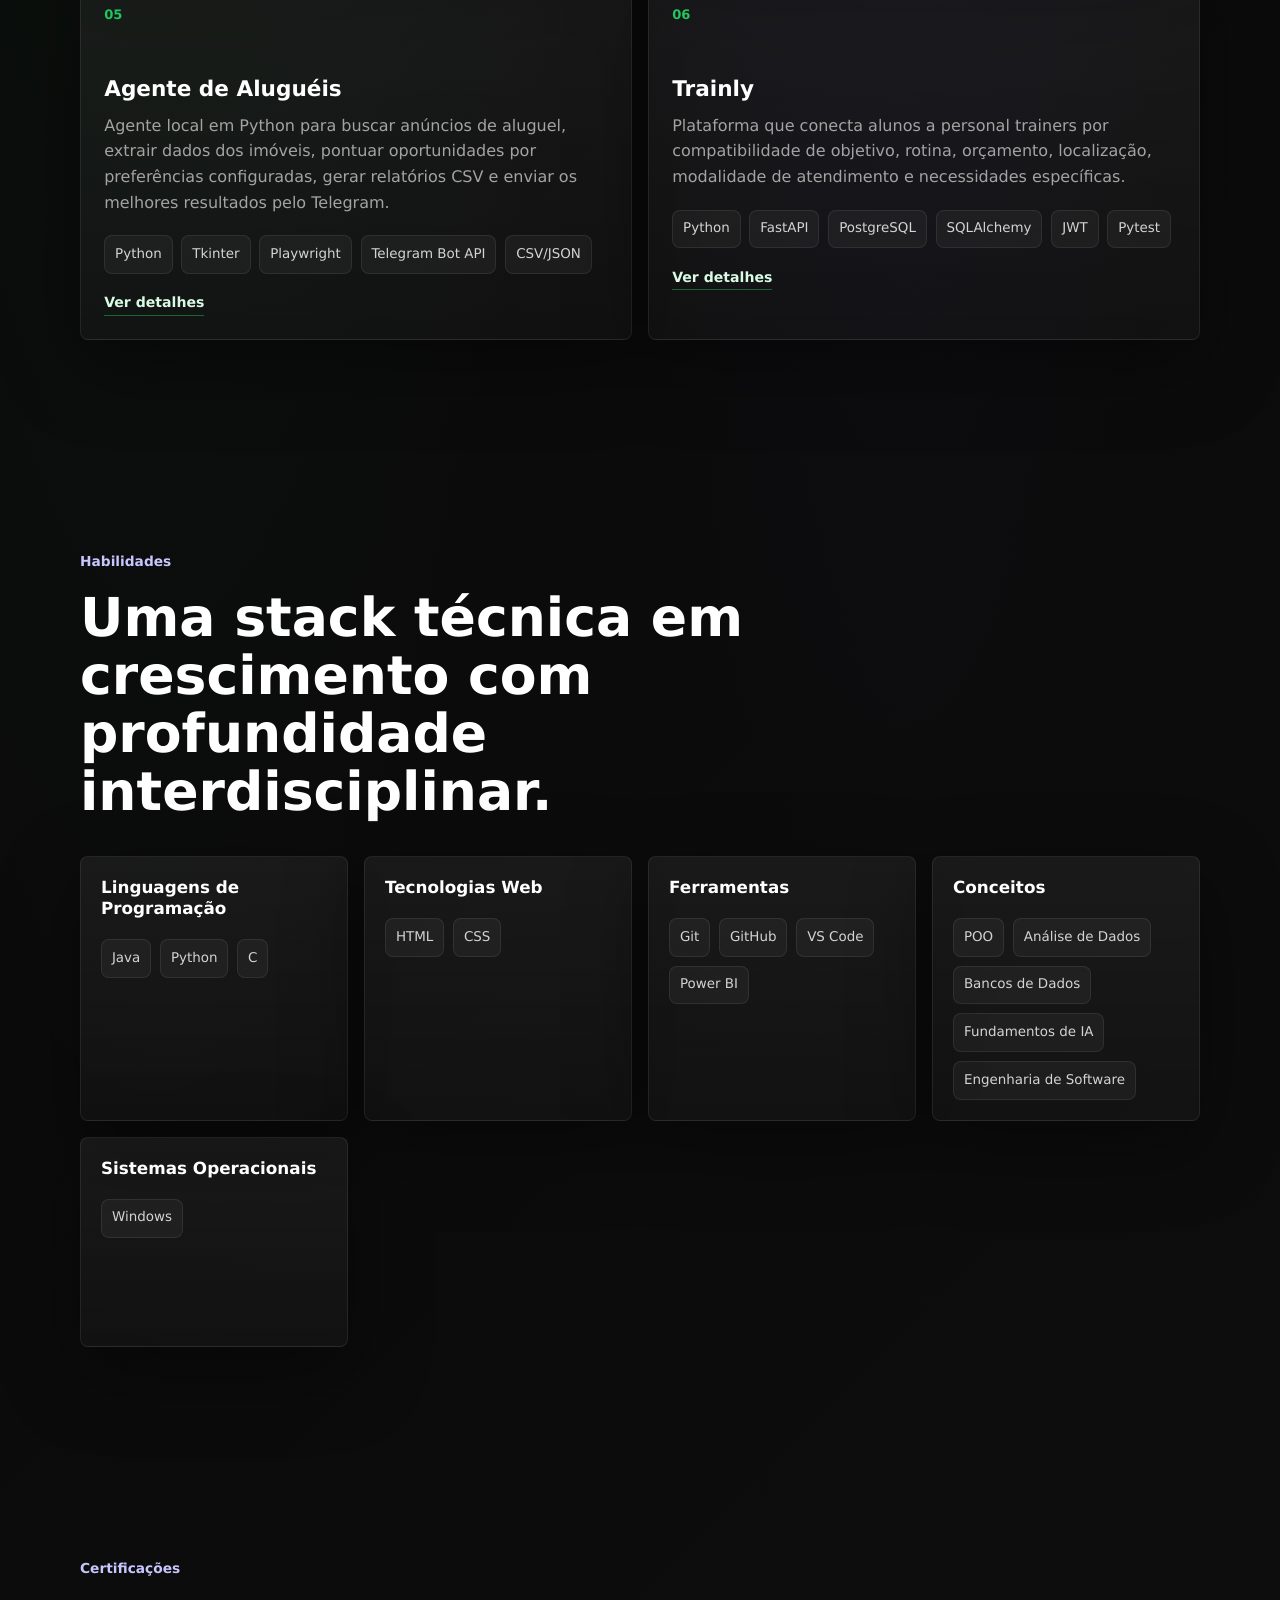
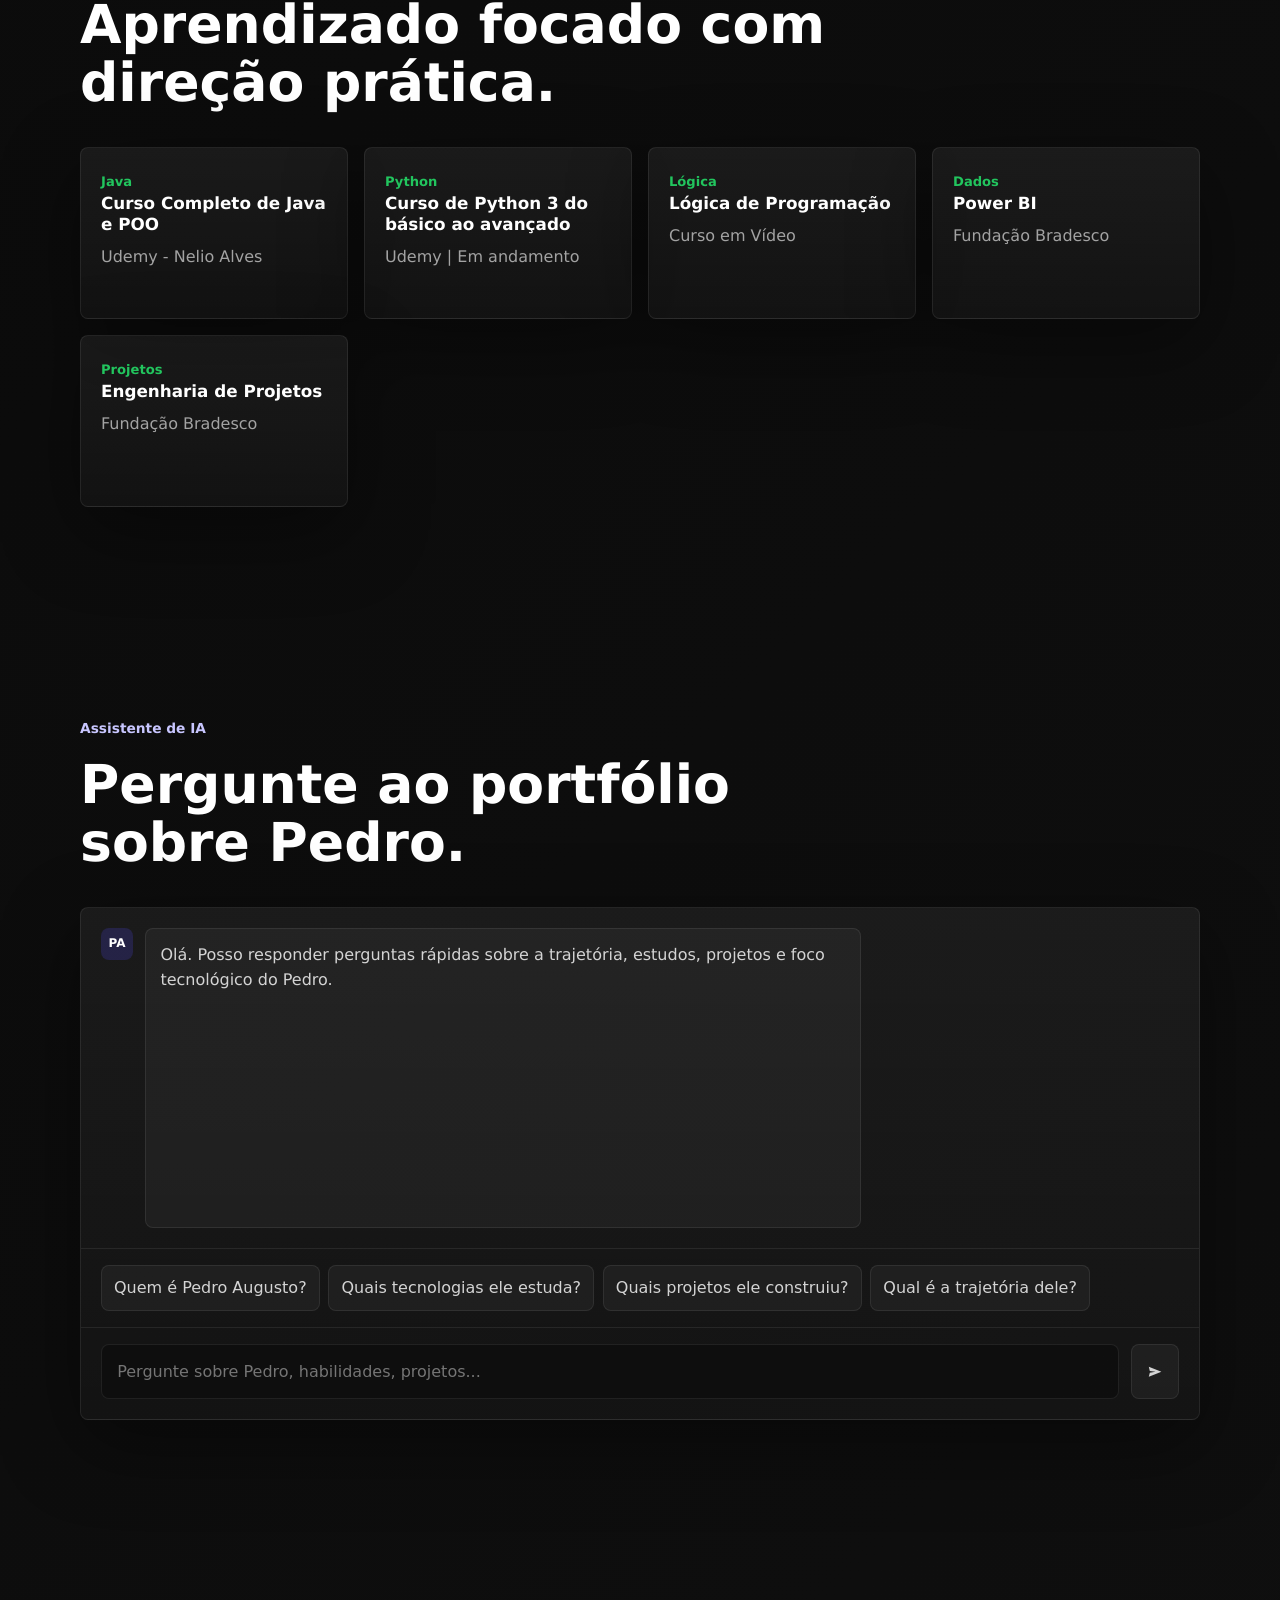
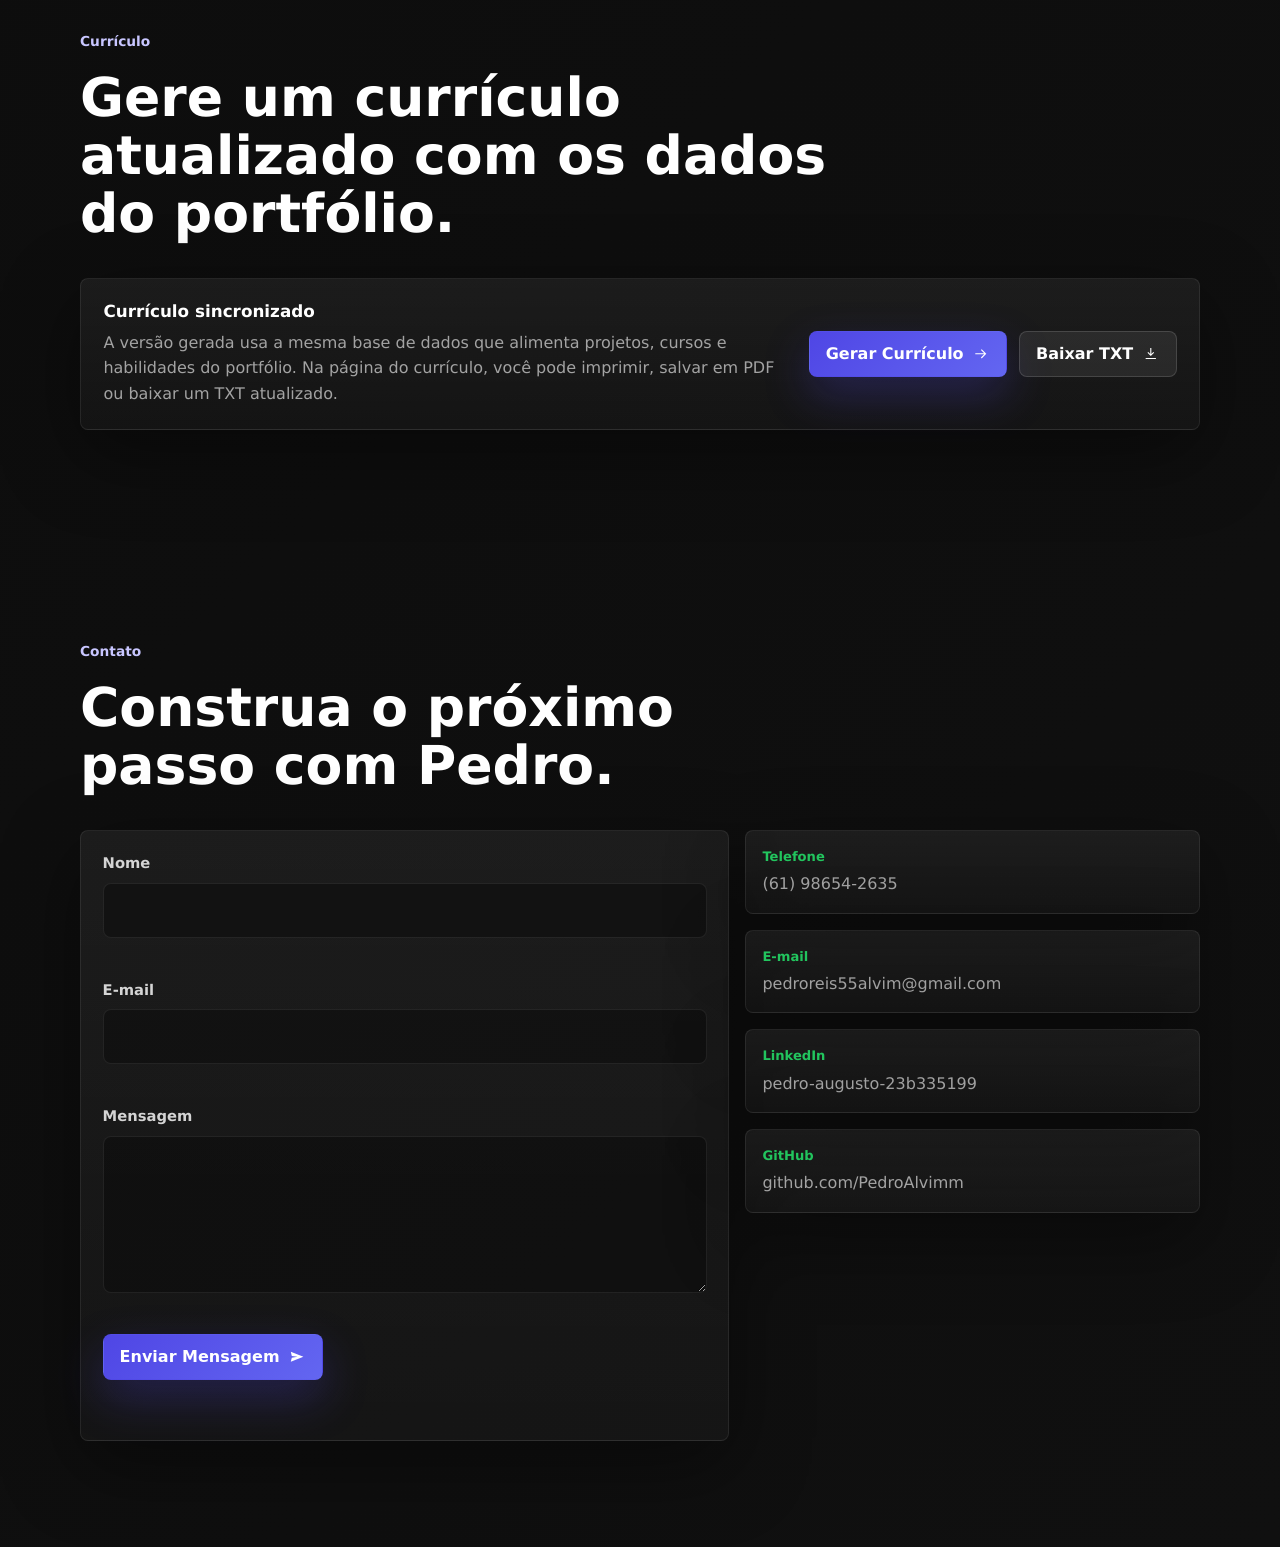
==== commit ab264eb6: "Atualiza portfolio e paginas de projetos" ====
--- a/index.html
+++ b/index.html
@@ -29,7 +29,7 @@
     />
     <meta name="twitter:image" content="assets/pedro-profile.jpg" />
     <link rel="preload" href="assets/pedro-profile.webp" as="image" />
-    <link rel="stylesheet" href="styles.css?v=20260705-layout-7" />
+    <link rel="stylesheet" href="styles.css?v=20260706-layout-8" />
     <script type="application/ld+json">
       {
         "@context": "https://schema.org",
@@ -392,7 +392,7 @@
         </section>
       </main>
     </div>
-    <script src="assets/portfolio-data.js?v=20260705-layout-7"></script>
-    <script src="script.js?v=20260705-layout-7" defer></script>
+    <script src="assets/portfolio-data.js?v=20260706-layout-8"></script>
+    <script src="script.js?v=20260706-layout-8" defer></script>
   </body>
 </html>
--- a/styles.css
+++ b/styles.css
@@ -1230,50 +1230,74 @@
   border-radius: var(--radius);
   background: linear-gradient(180deg, var(--card-strong), rgba(255, 255, 255, 0.028));
   box-shadow: 0 24px 80px var(--shadow);
-  padding: 1.35rem;
+  padding: 1.65rem;
   text-align: center;
 }
 
 .project-detail-panel {
   display: grid;
-  gap: 1.25rem;
+  justify-items: center;
+  gap: 1.55rem;
+}
+
+.project-detail-panel > section,
+.project-side-panel > section {
+  display: grid;
+  justify-items: center;
+  width: min(100%, 820px);
+  margin-inline: auto;
+  text-align: center;
 }
 
 .project-detail-panel h2,
 .project-side-panel h2 {
-  margin-bottom: 0.85rem;
+  width: 100%;
+  margin: 0 auto 0.85rem;
   font-size: 1.15rem;
+  text-align: center;
 }
 
 .project-detail-panel p,
 .project-detail-panel li,
 .project-side-panel p {
+  width: min(100%, 760px);
+  margin-inline: auto;
   color: var(--subtle);
+  text-align: center;
 }
 
 .project-detail-panel ul {
   display: grid;
-  gap: 0.55rem;
-  max-width: 760px;
+  justify-items: center;
+  width: min(100%, 760px);
+  gap: 0.65rem;
   margin: 0 auto;
   padding-left: 0;
-  list-style-position: inside;
+  list-style: none;
 }
 
 .project-detail-panel li {
+  border: 1px solid rgba(255, 255, 255, 0.065);
+  border-radius: var(--radius);
+  background: rgba(255, 255, 255, 0.026);
+  padding: 0.7rem 0.9rem;
   text-align: center;
 }
 
 .project-readme {
   overflow: auto;
+  width: min(100%, 820px);
   max-height: 420px;
+  margin-inline: auto;
   border: 1px solid var(--border);
   border-radius: var(--radius);
   background: rgba(0, 0, 0, 0.22);
   color: var(--muted);
   padding: 1rem;
-  text-align: left;
+  text-align: center;
   white-space: pre-wrap;
+  overflow-wrap: anywhere;
+  line-height: 1.75;
 }
 
 .project-gallery-section {
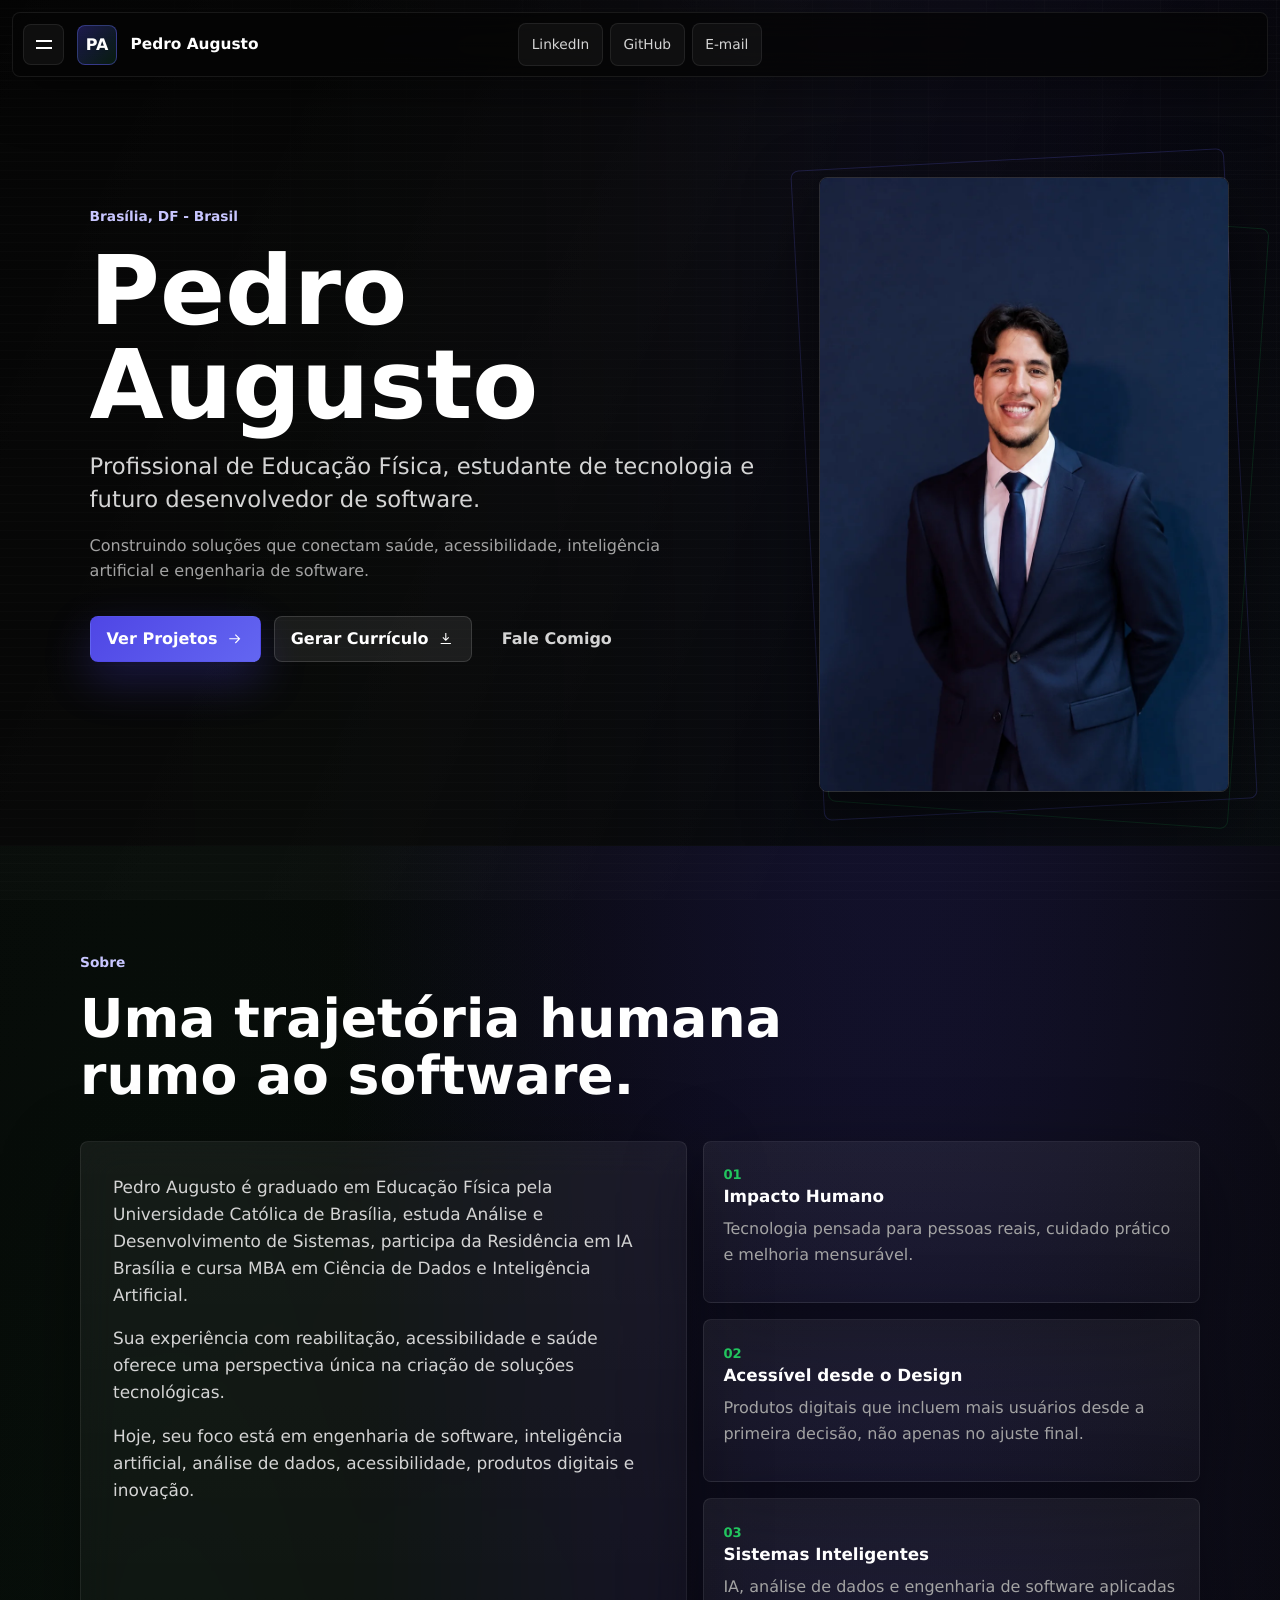
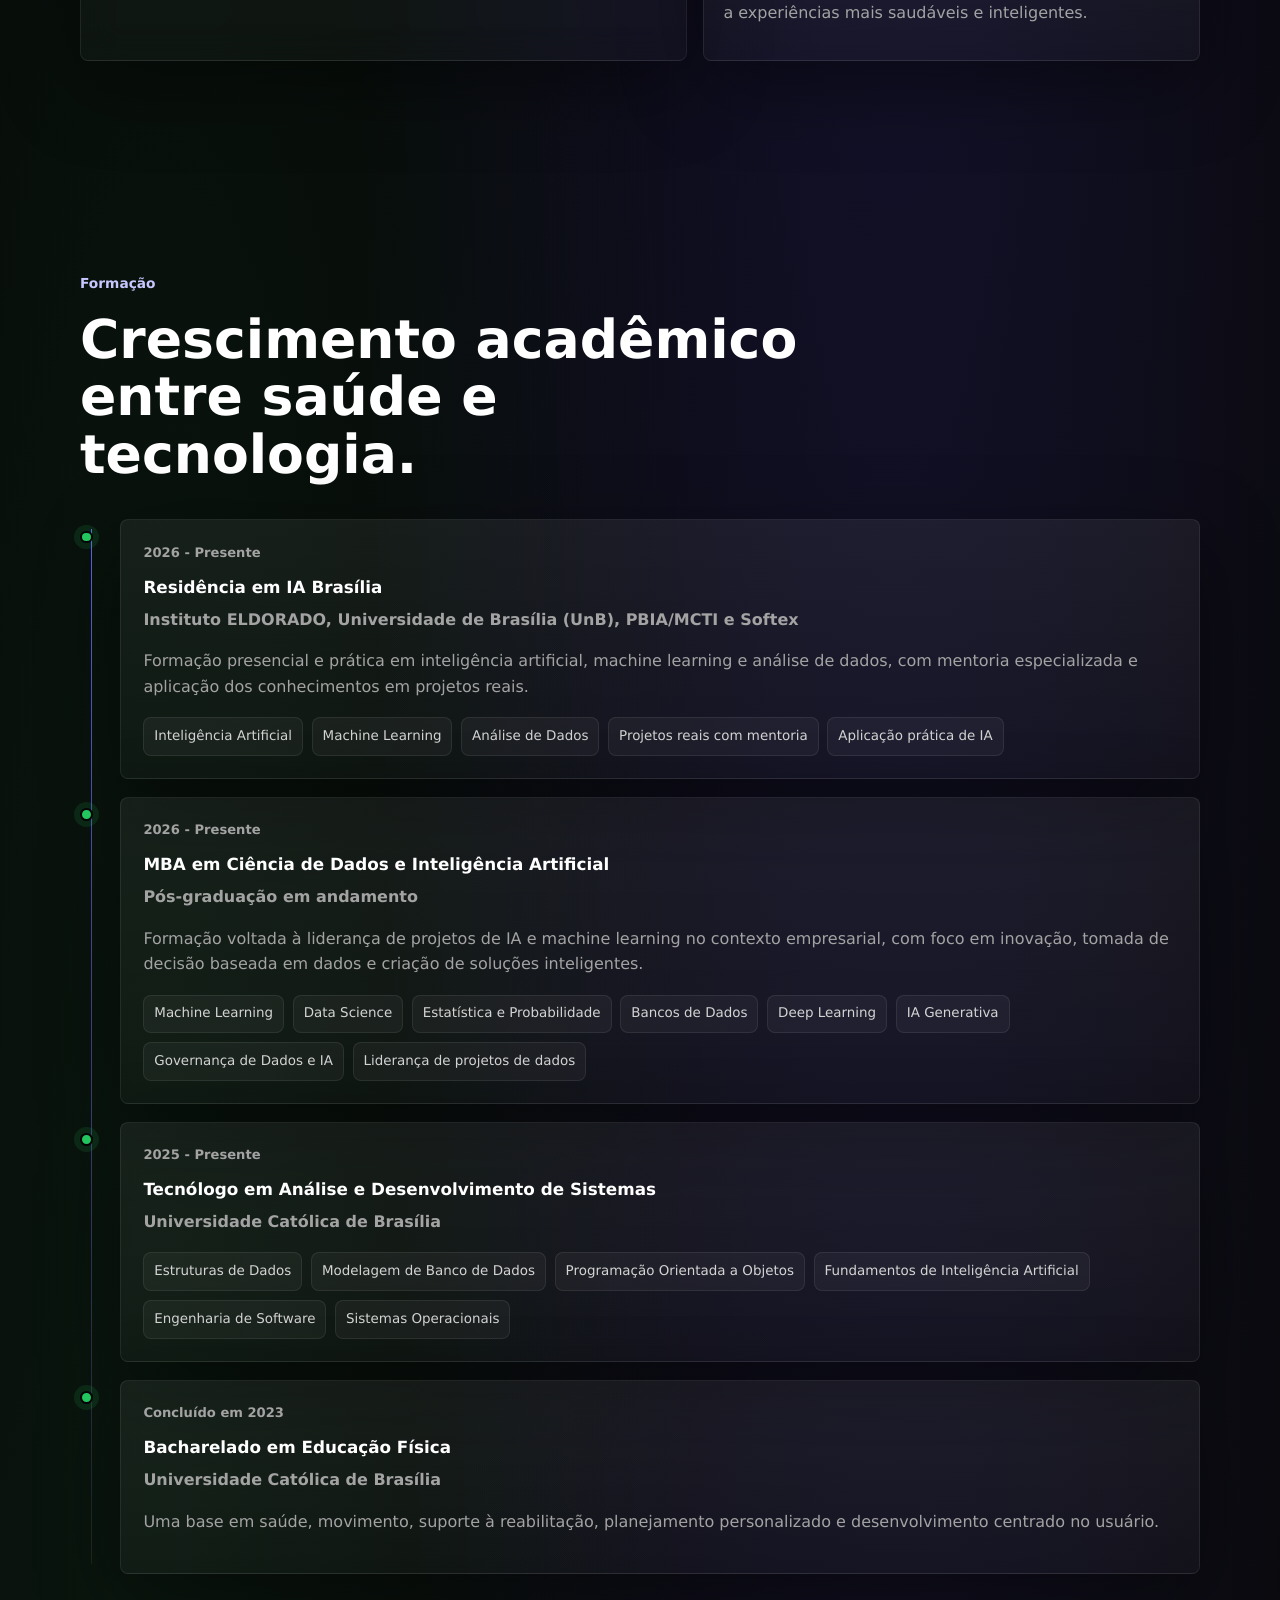
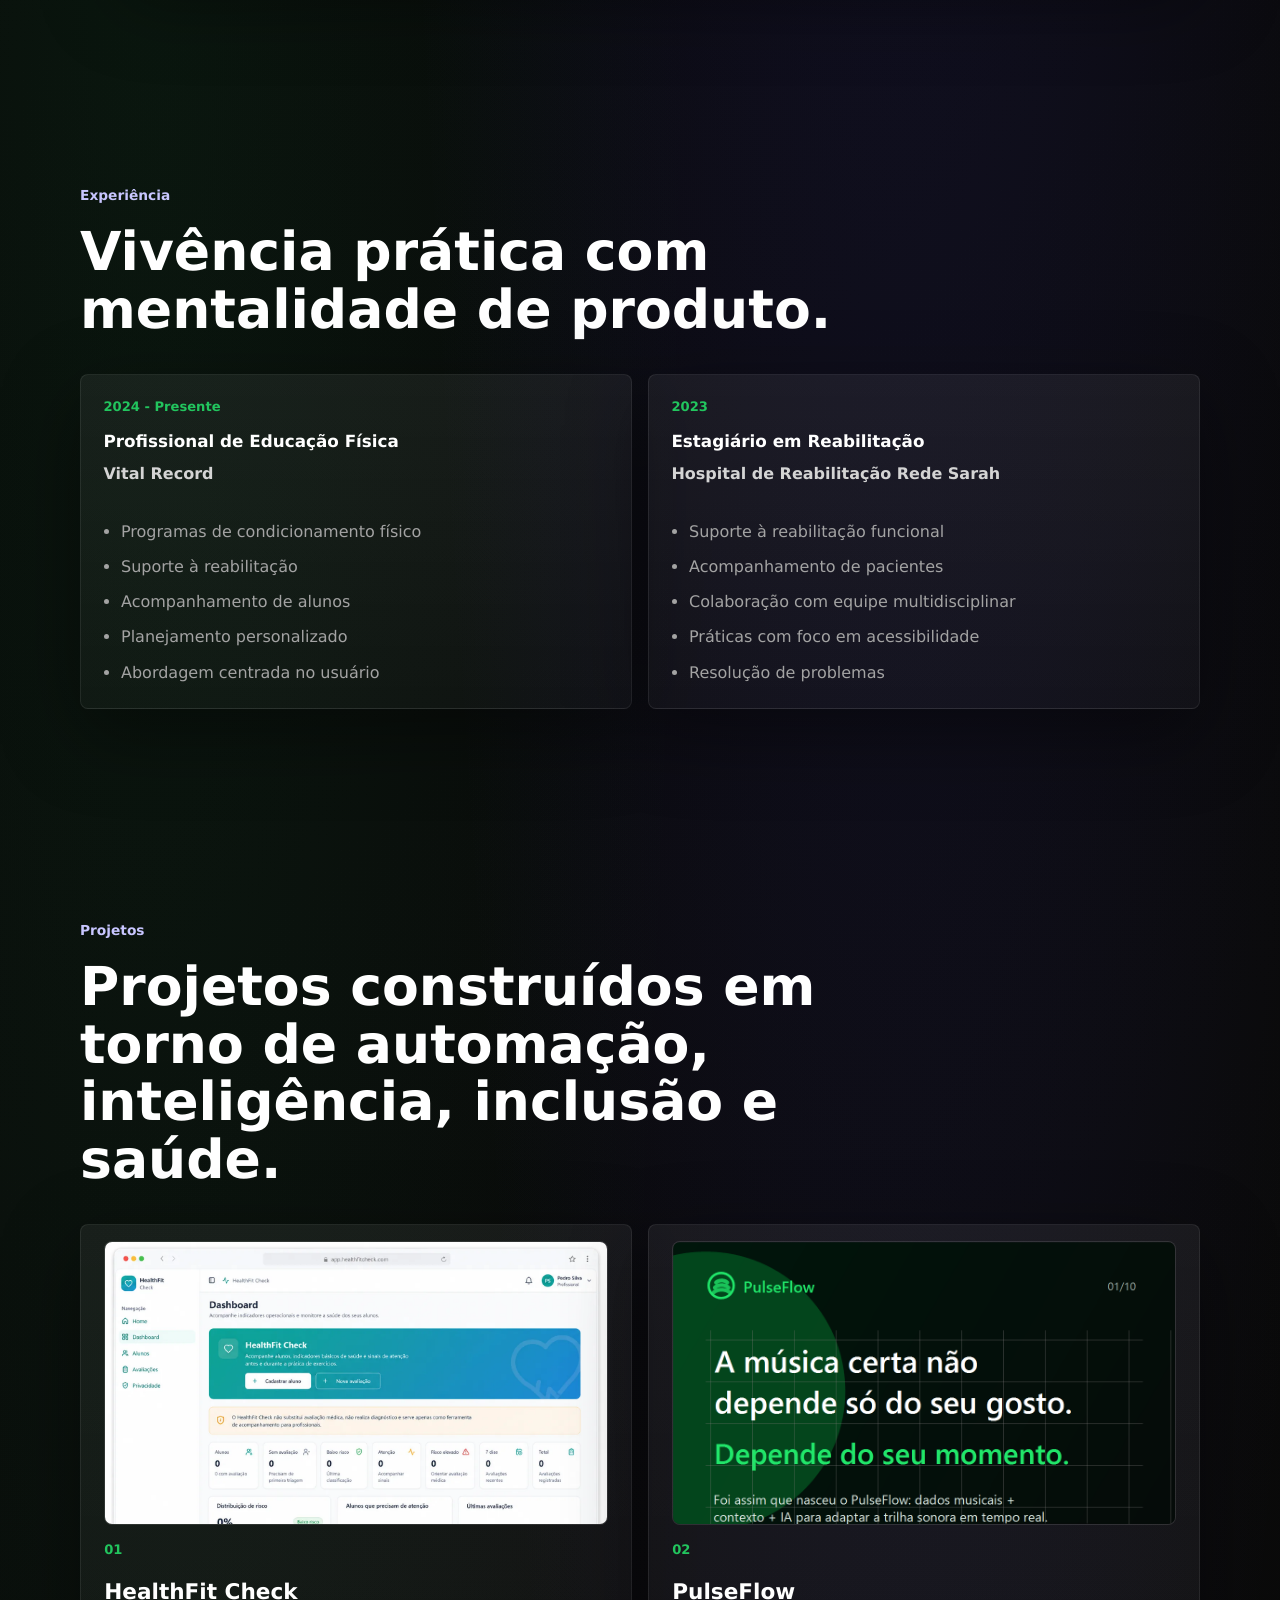
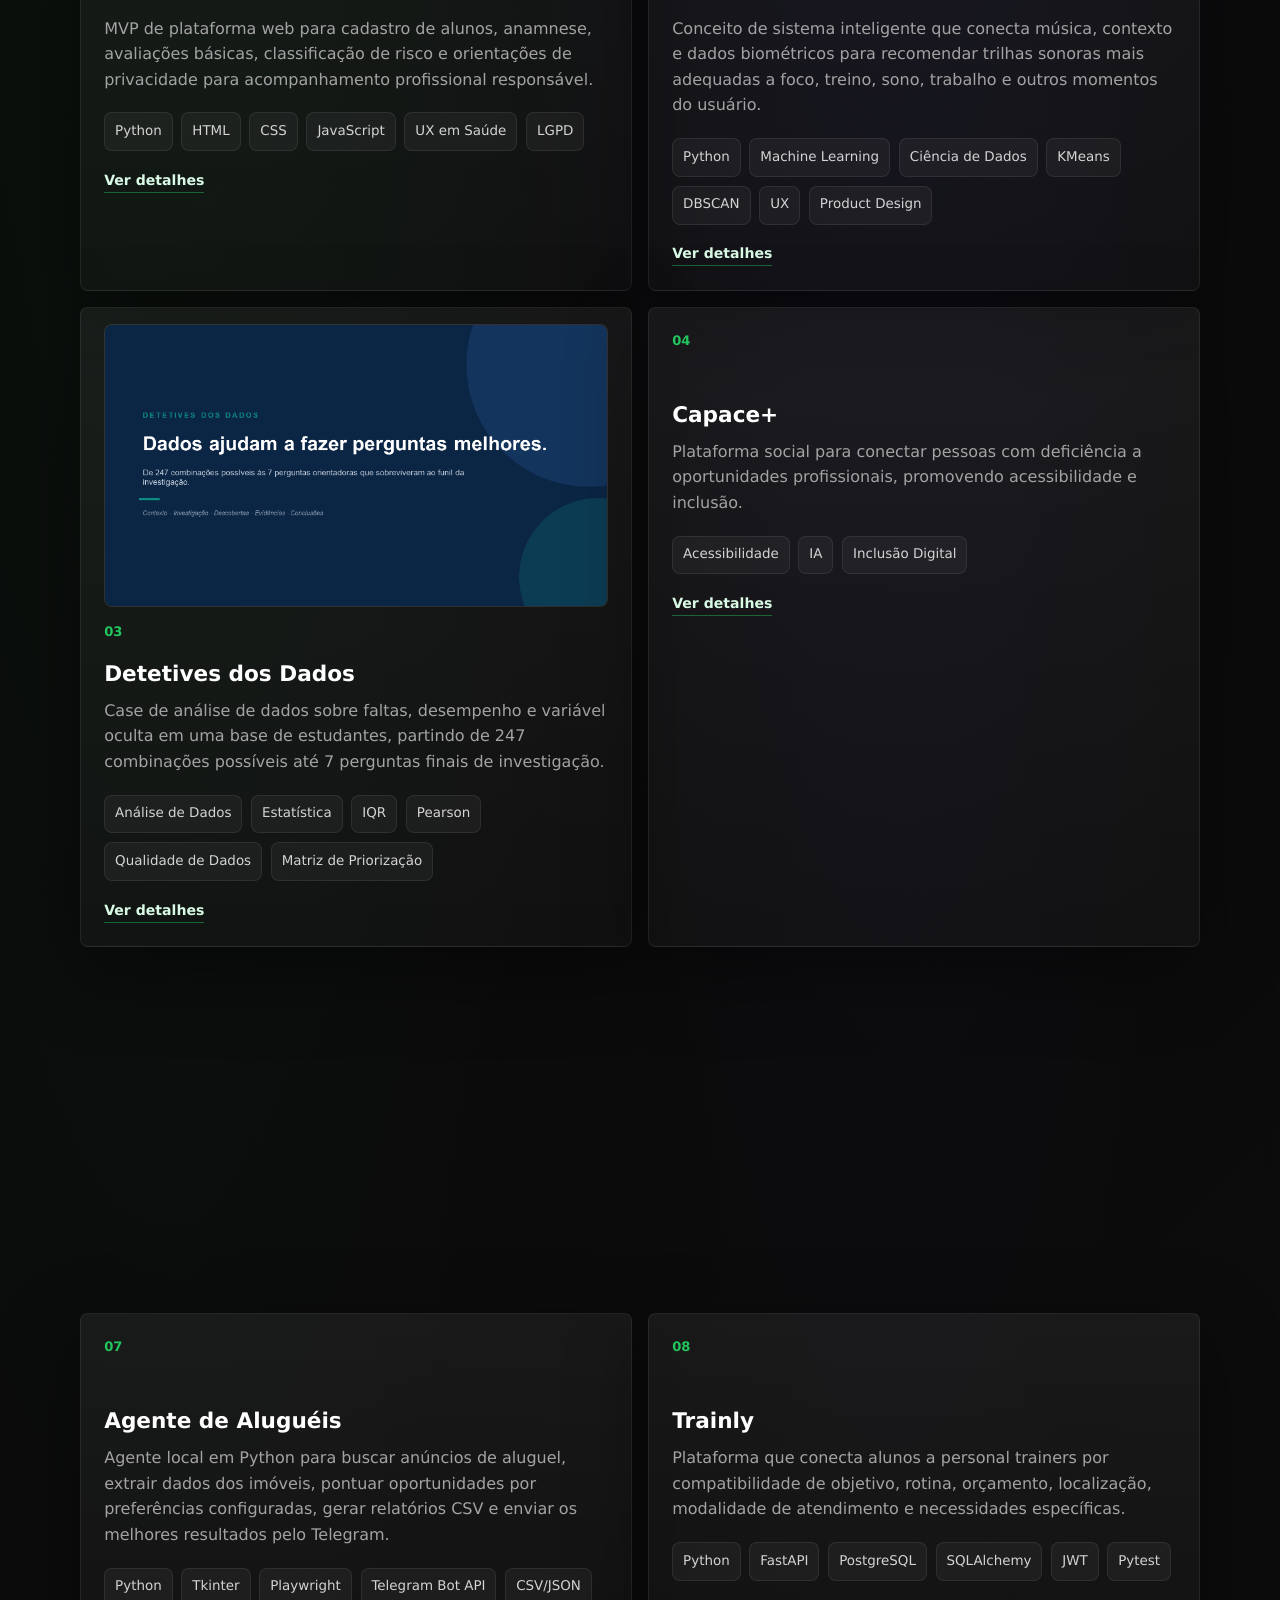
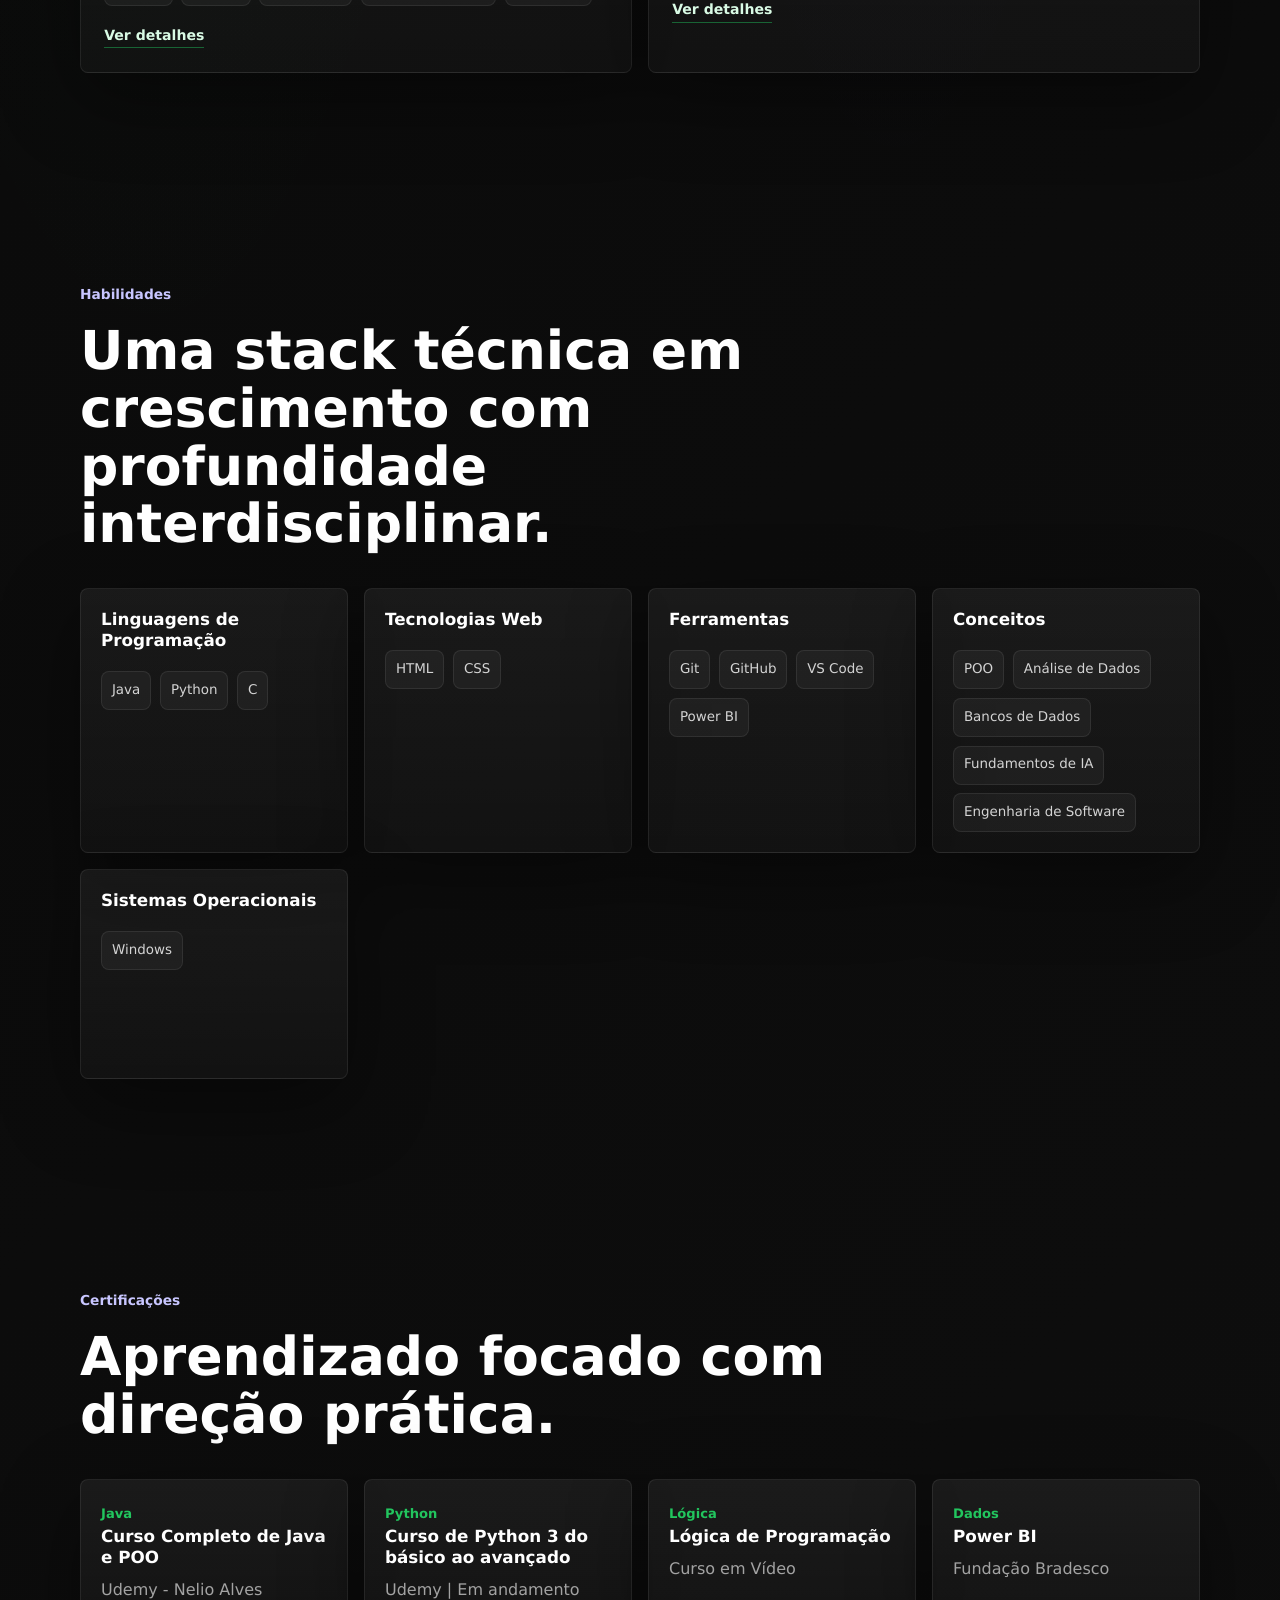
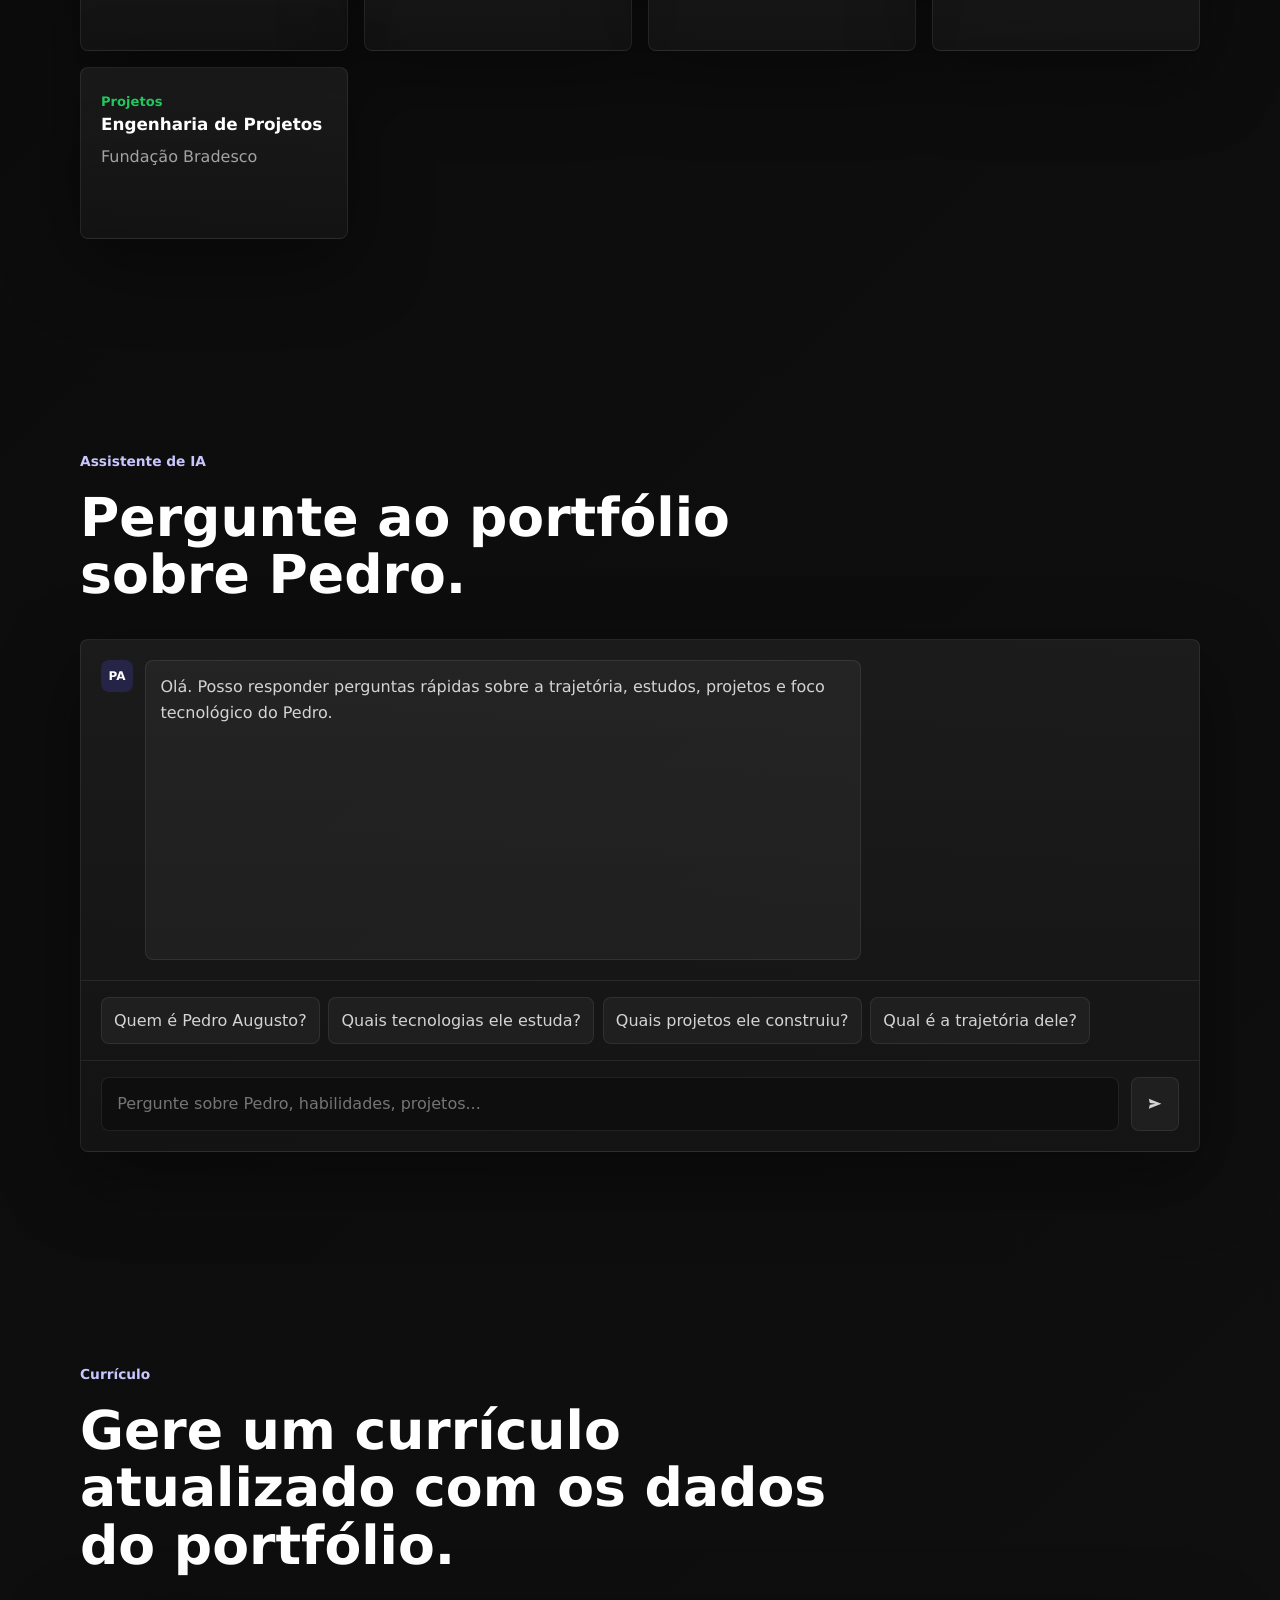
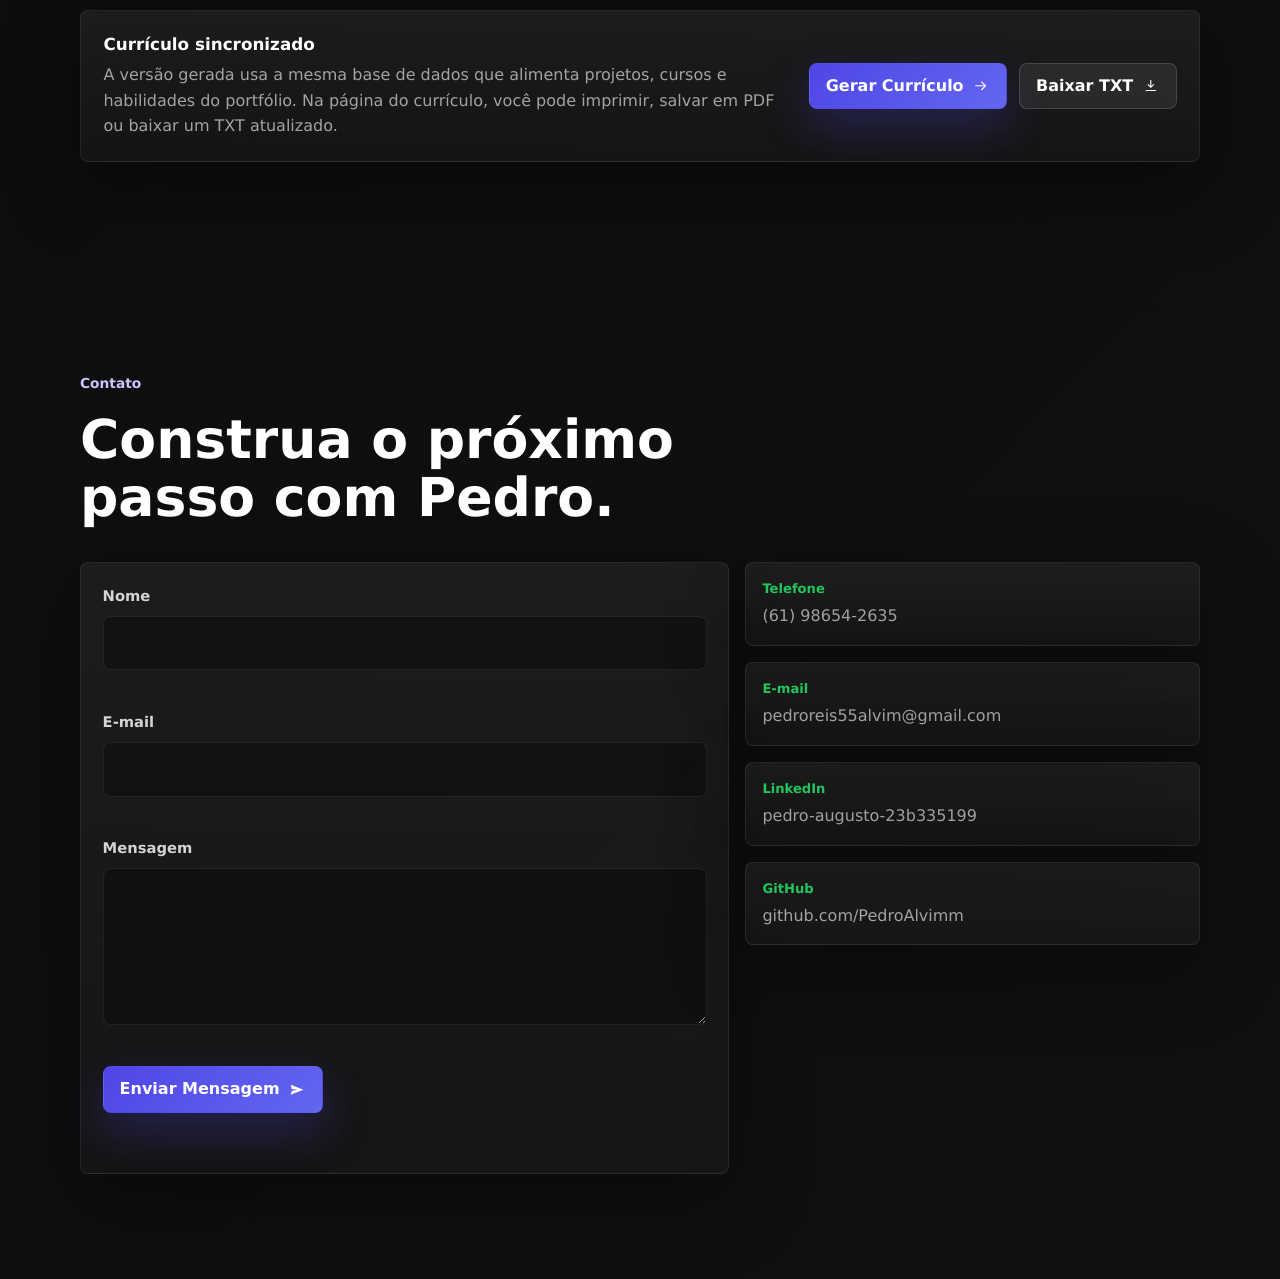
==== commit 551deafc: "Adiciona novos projetos e formacoes ao portfolio" ====
--- a/index.html
+++ b/index.html
@@ -29,7 +29,7 @@
     />
     <meta name="twitter:image" content="assets/pedro-profile.jpg" />
     <link rel="preload" href="assets/pedro-profile.webp" as="image" />
-    <link rel="stylesheet" href="styles.css?v=20260706-layout-8" />
+    <link rel="stylesheet" href="styles.css?v=20260907-formacoes-1" />
     <script type="application/ld+json">
       {
         "@context": "https://schema.org",
@@ -155,7 +155,7 @@
           <div class="about-layout">
             <div class="about-card reveal">
               <p>
-                Pedro Augusto &eacute; graduado em Educa&ccedil;&atilde;o F&iacute;sica pela Universidade Cat&oacute;lica de Bras&iacute;lia e atualmente estuda An&aacute;lise e Desenvolvimento de Sistemas.
+                Pedro Augusto &eacute; graduado em Educa&ccedil;&atilde;o F&iacute;sica pela Universidade Cat&oacute;lica de Bras&iacute;lia, estuda An&aacute;lise e Desenvolvimento de Sistemas, participa da Resid&ecirc;ncia em IA Bras&iacute;lia e cursa MBA em Ci&ecirc;ncia de Dados e Intelig&ecirc;ncia Artificial.
               </p>
               <p>
                 Sua experi&ecirc;ncia com reabilita&ccedil;&atilde;o, acessibilidade e sa&uacute;de oferece uma perspectiva &uacute;nica na cria&ccedil;&atilde;o de solu&ccedil;&otilde;es tecnol&oacute;gicas.
@@ -193,6 +193,45 @@
             <article class="timeline-item reveal">
               <div class="timeline-dot" aria-hidden="true"></div>
               <div class="timeline-card">
+                <p class="timeline-meta">2026 - Presente</p>
+                <h3>Resid&ecirc;ncia em IA Bras&iacute;lia</h3>
+                <p class="institution">Instituto ELDORADO, Universidade de Bras&iacute;lia (UnB), PBIA/MCTI e Softex</p>
+                <p>
+                  Forma&ccedil;&atilde;o presencial e pr&aacute;tica em intelig&ecirc;ncia artificial, machine learning e an&aacute;lise de dados, com mentoria especializada e aplica&ccedil;&atilde;o dos conhecimentos em projetos reais.
+                </p>
+                <ul class="subject-grid">
+                  <li>Intelig&ecirc;ncia Artificial</li>
+                  <li>Machine Learning</li>
+                  <li>An&aacute;lise de Dados</li>
+                  <li>Projetos reais com mentoria</li>
+                  <li>Aplica&ccedil;&atilde;o pr&aacute;tica de IA</li>
+                </ul>
+              </div>
+            </article>
+            <article class="timeline-item reveal">
+              <div class="timeline-dot" aria-hidden="true"></div>
+              <div class="timeline-card">
+                <p class="timeline-meta">2026 - Presente</p>
+                <h3>MBA em Ci&ecirc;ncia de Dados e Intelig&ecirc;ncia Artificial</h3>
+                <p class="institution">P&oacute;s-gradua&ccedil;&atilde;o em andamento</p>
+                <p>
+                  Forma&ccedil;&atilde;o voltada &agrave; lideran&ccedil;a de projetos de IA e machine learning no contexto empresarial, com foco em inova&ccedil;&atilde;o, tomada de decis&atilde;o baseada em dados e cria&ccedil;&atilde;o de solu&ccedil;&otilde;es inteligentes.
+                </p>
+                <ul class="subject-grid">
+                  <li>Machine Learning</li>
+                  <li>Data Science</li>
+                  <li>Estat&iacute;stica e Probabilidade</li>
+                  <li>Bancos de Dados</li>
+                  <li>Deep Learning</li>
+                  <li>IA Generativa</li>
+                  <li>Governan&ccedil;a de Dados e IA</li>
+                  <li>Lideran&ccedil;a de projetos de dados</li>
+                </ul>
+              </div>
+            </article>
+            <article class="timeline-item reveal">
+              <div class="timeline-dot" aria-hidden="true"></div>
+              <div class="timeline-card">
                 <p class="timeline-meta">2025 - Presente</p>
                 <h3>Tecn&oacute;logo em An&aacute;lise e Desenvolvimento de Sistemas</h3>
                 <p class="institution">Universidade Cat&oacute;lica de Bras&iacute;lia</p>
@@ -392,7 +431,7 @@
         </section>
       </main>
     </div>
-    <script src="assets/portfolio-data.js?v=20260706-layout-8"></script>
-    <script src="script.js?v=20260706-layout-8" defer></script>
+    <script src="assets/portfolio-data.js?v=20260907-formacoes-1"></script>
+    <script src="script.js?v=20260907-formacoes-1" defer></script>
   </body>
 </html>
--- a/styles.css
+++ b/styles.css
@@ -1213,6 +1213,20 @@
   height: auto;
 }
 
+.project-detail-cover.is-portrait {
+  width: min(100%, 520px);
+}
+
+.project-detail-cover.is-portrait img {
+  aspect-ratio: 4 / 5;
+  object-fit: cover;
+}
+
+.project-detail-cover.is-wide img {
+  aspect-ratio: 16 / 9;
+  object-fit: cover;
+}
+
 .project-detail-grid {
   display: grid;
   width: min(100%, 960px);
@@ -1325,6 +1339,14 @@
   aspect-ratio: 16 / 10;
   object-fit: cover;
   object-position: top center;
+}
+
+.project-gallery-item.is-portrait img {
+  aspect-ratio: 4 / 5;
+}
+
+.project-gallery-item.is-wide img {
+  aspect-ratio: 16 / 9;
 }
 
 .project-gallery-item figcaption {
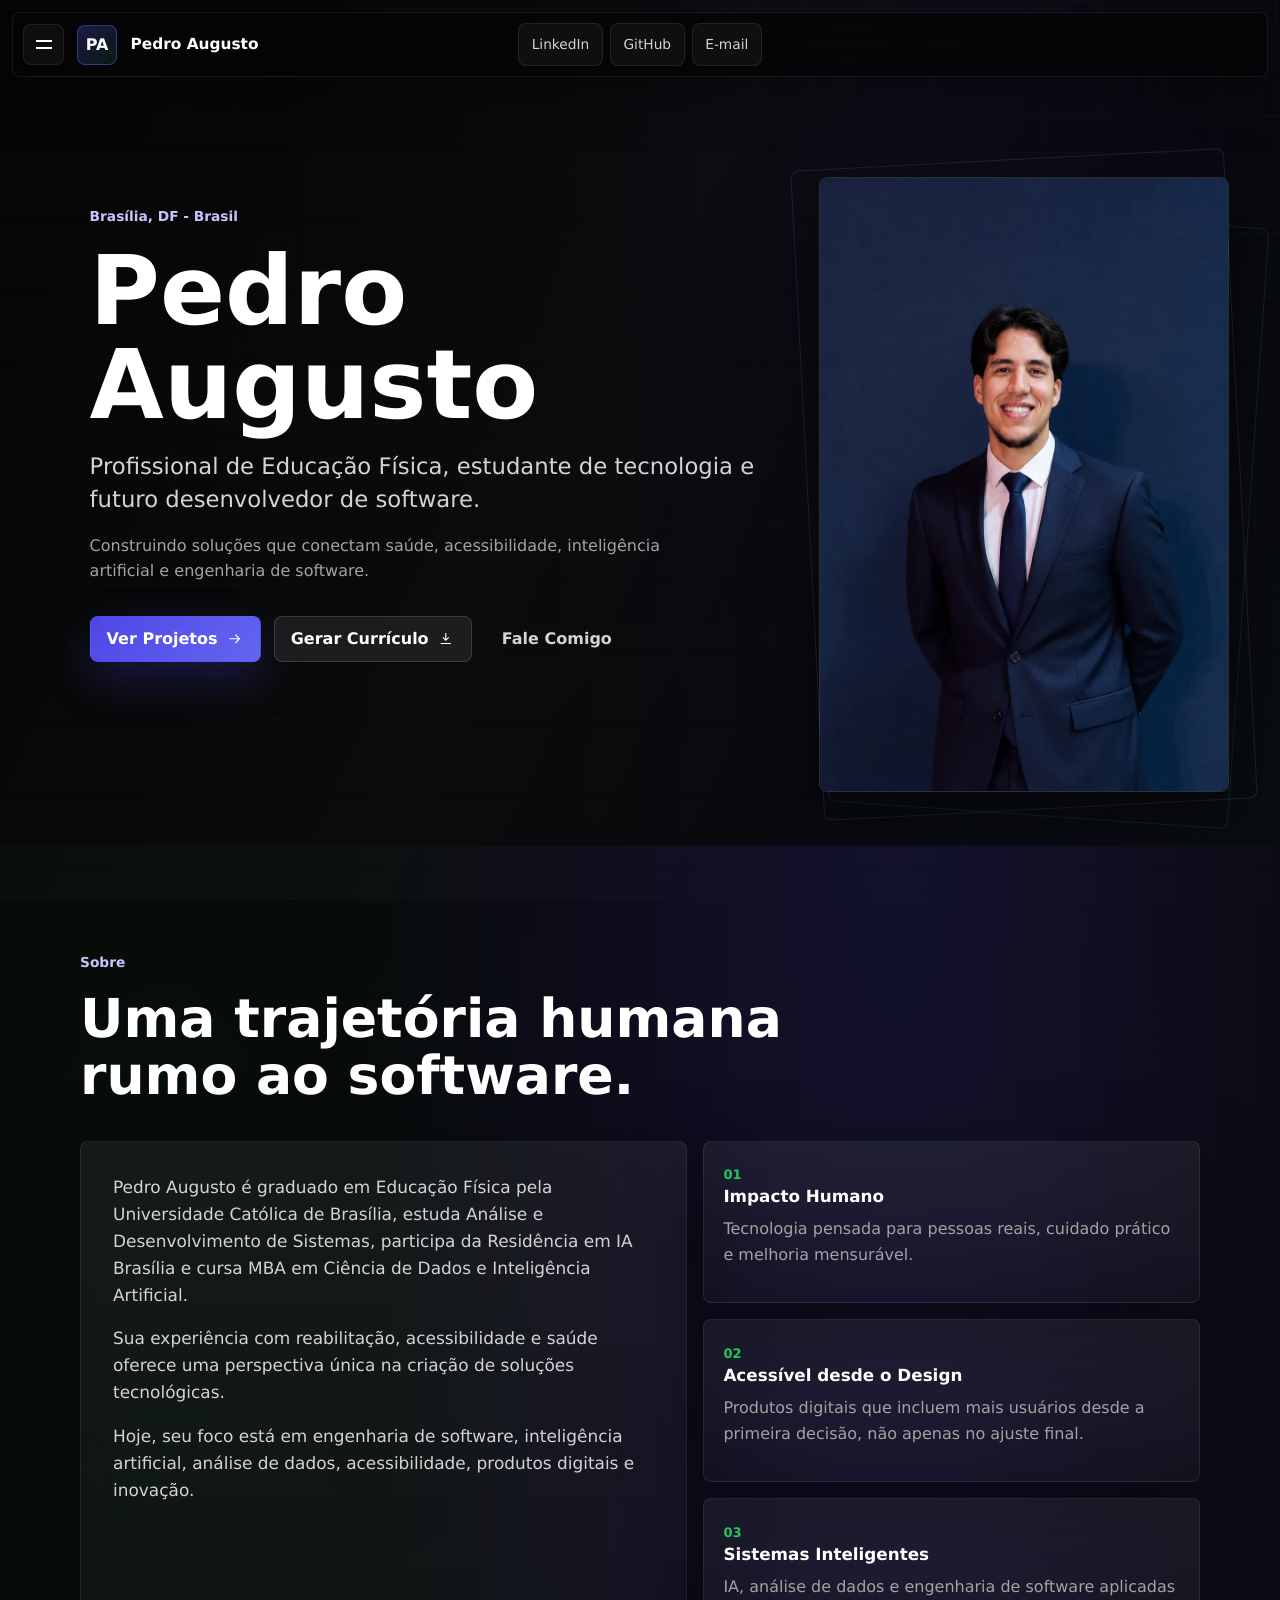
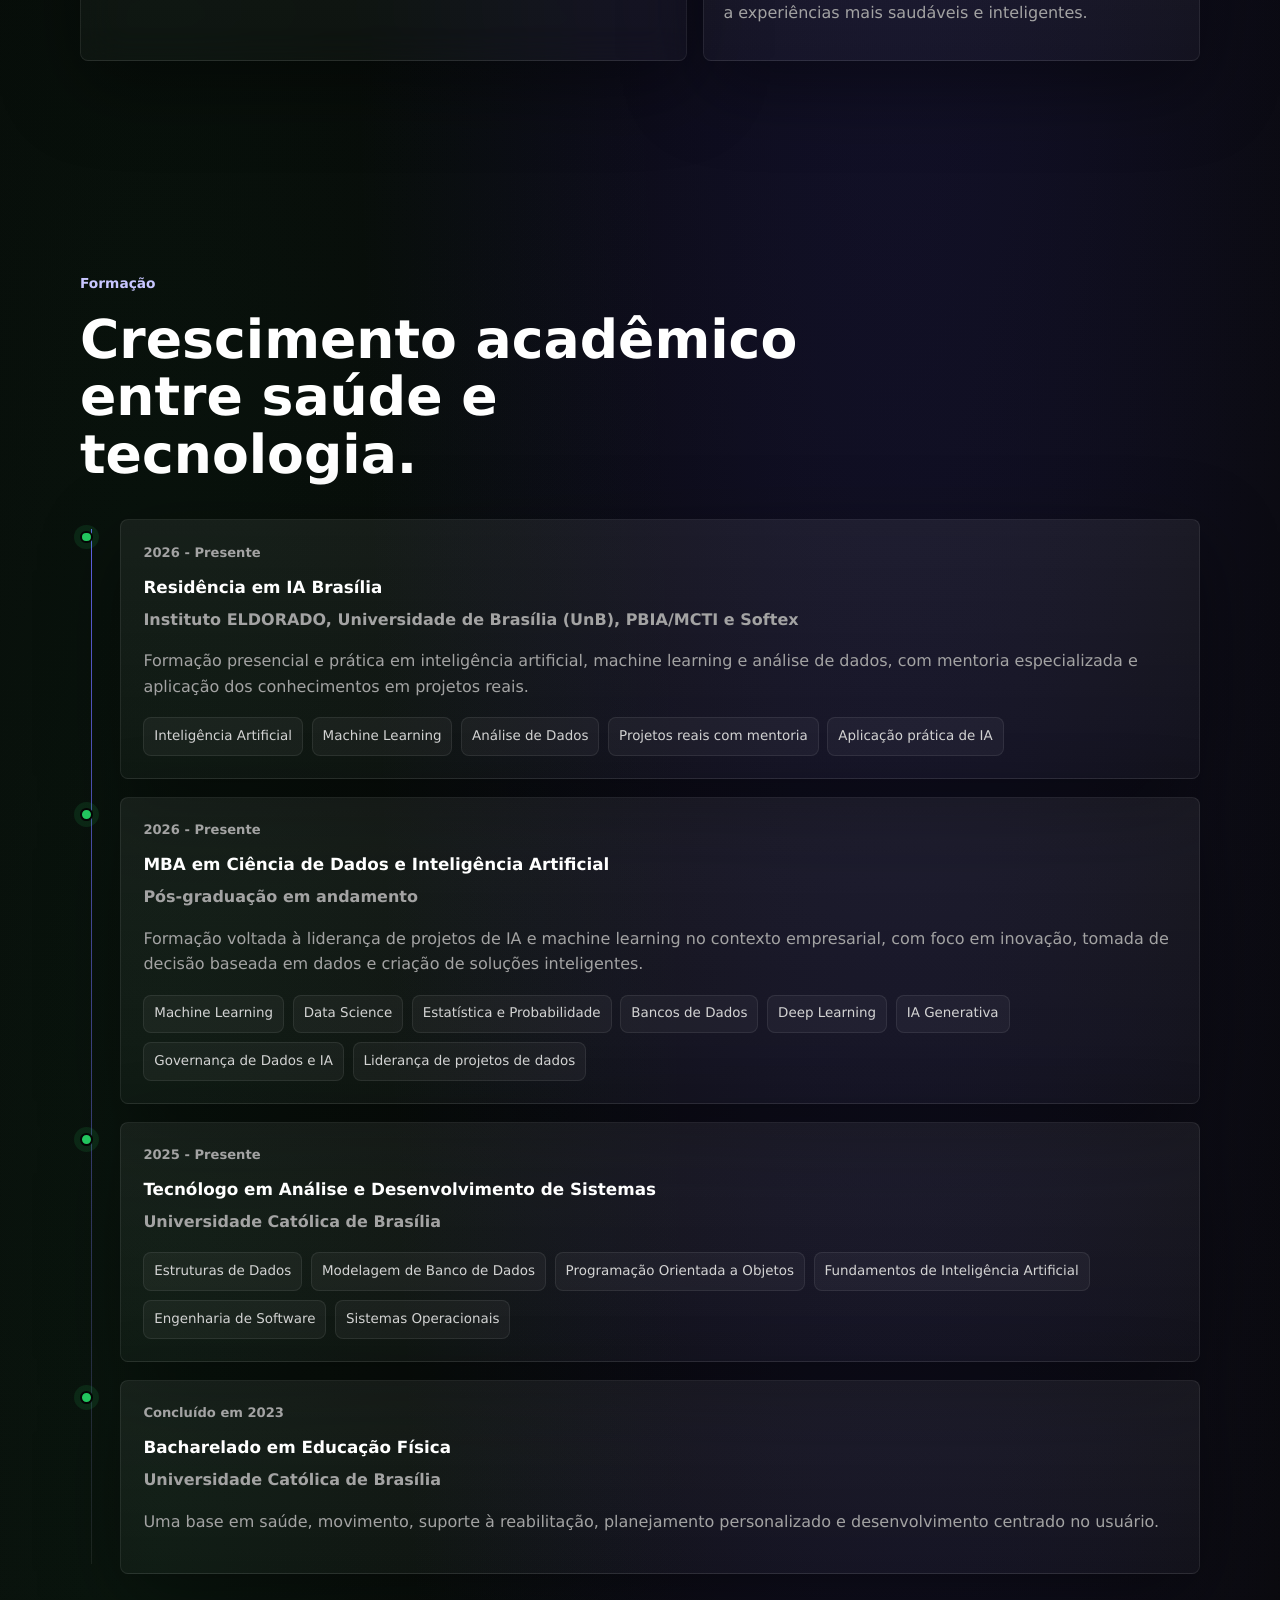
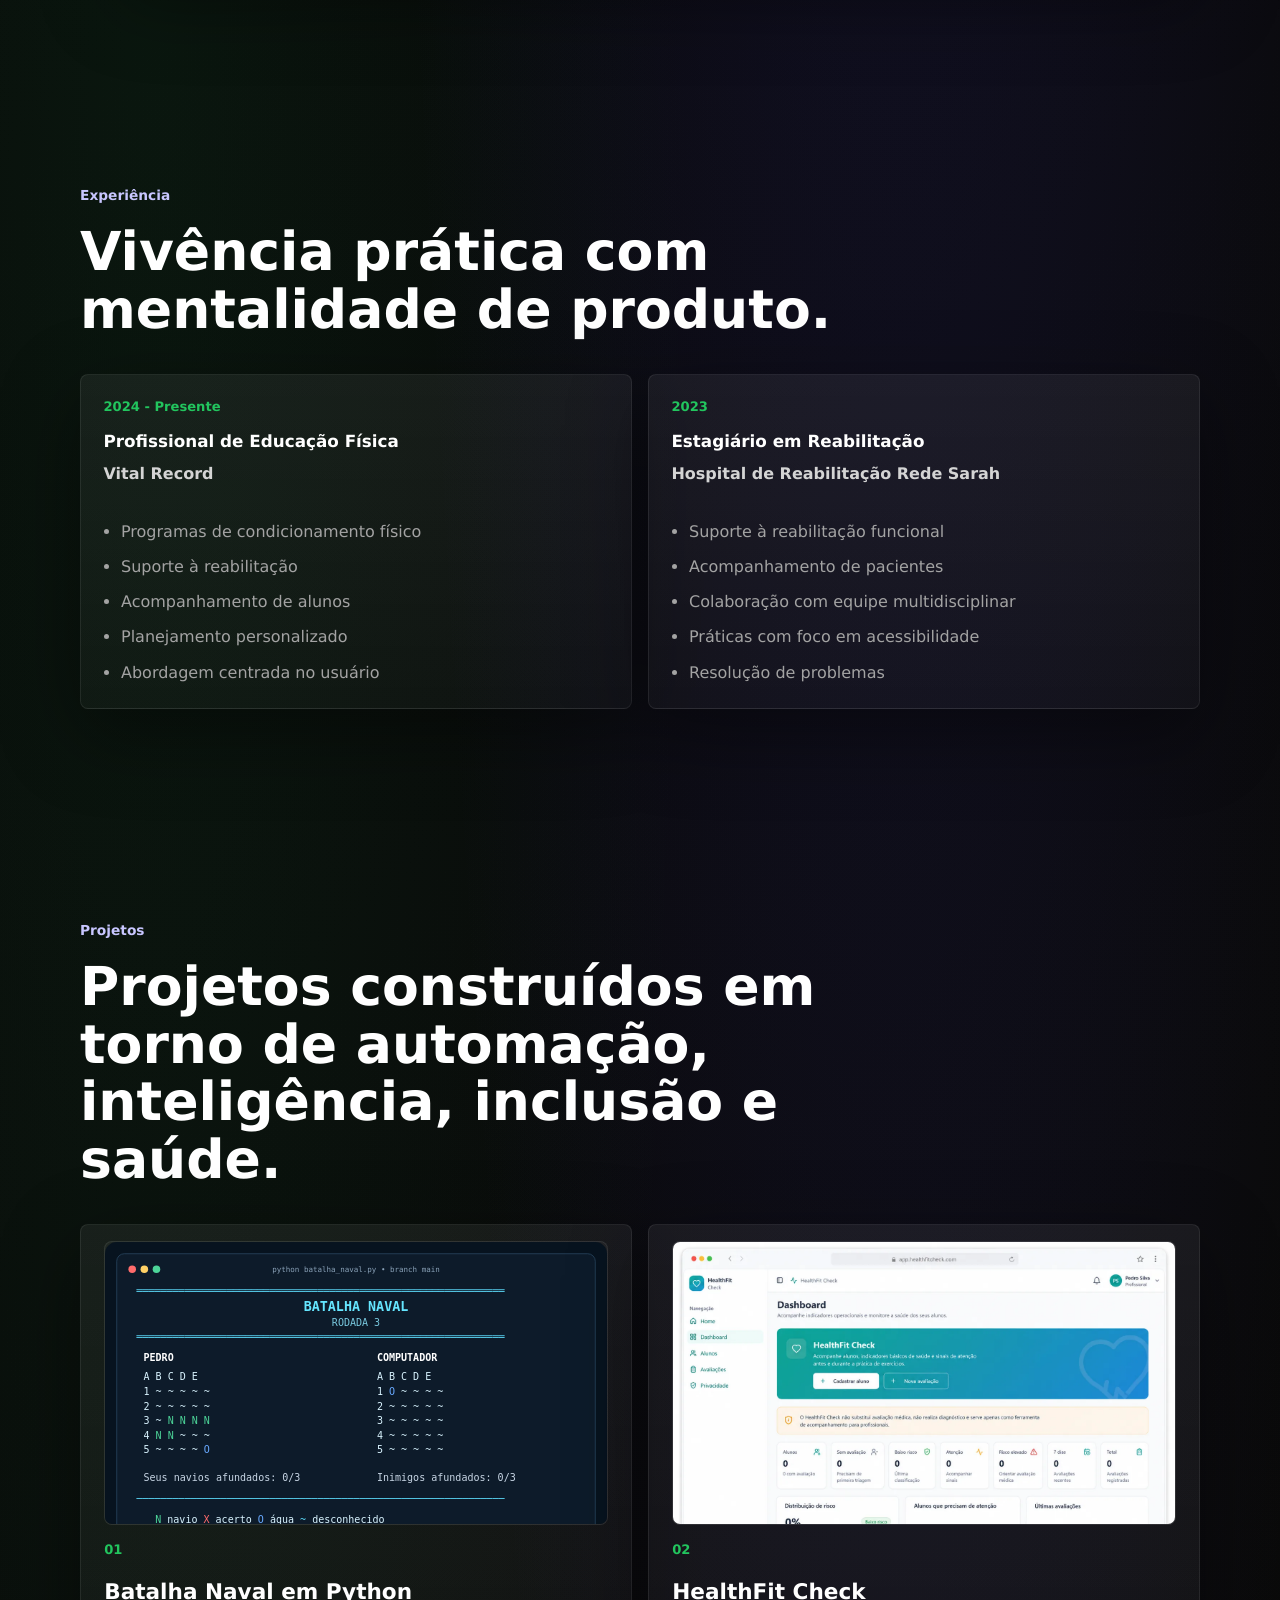
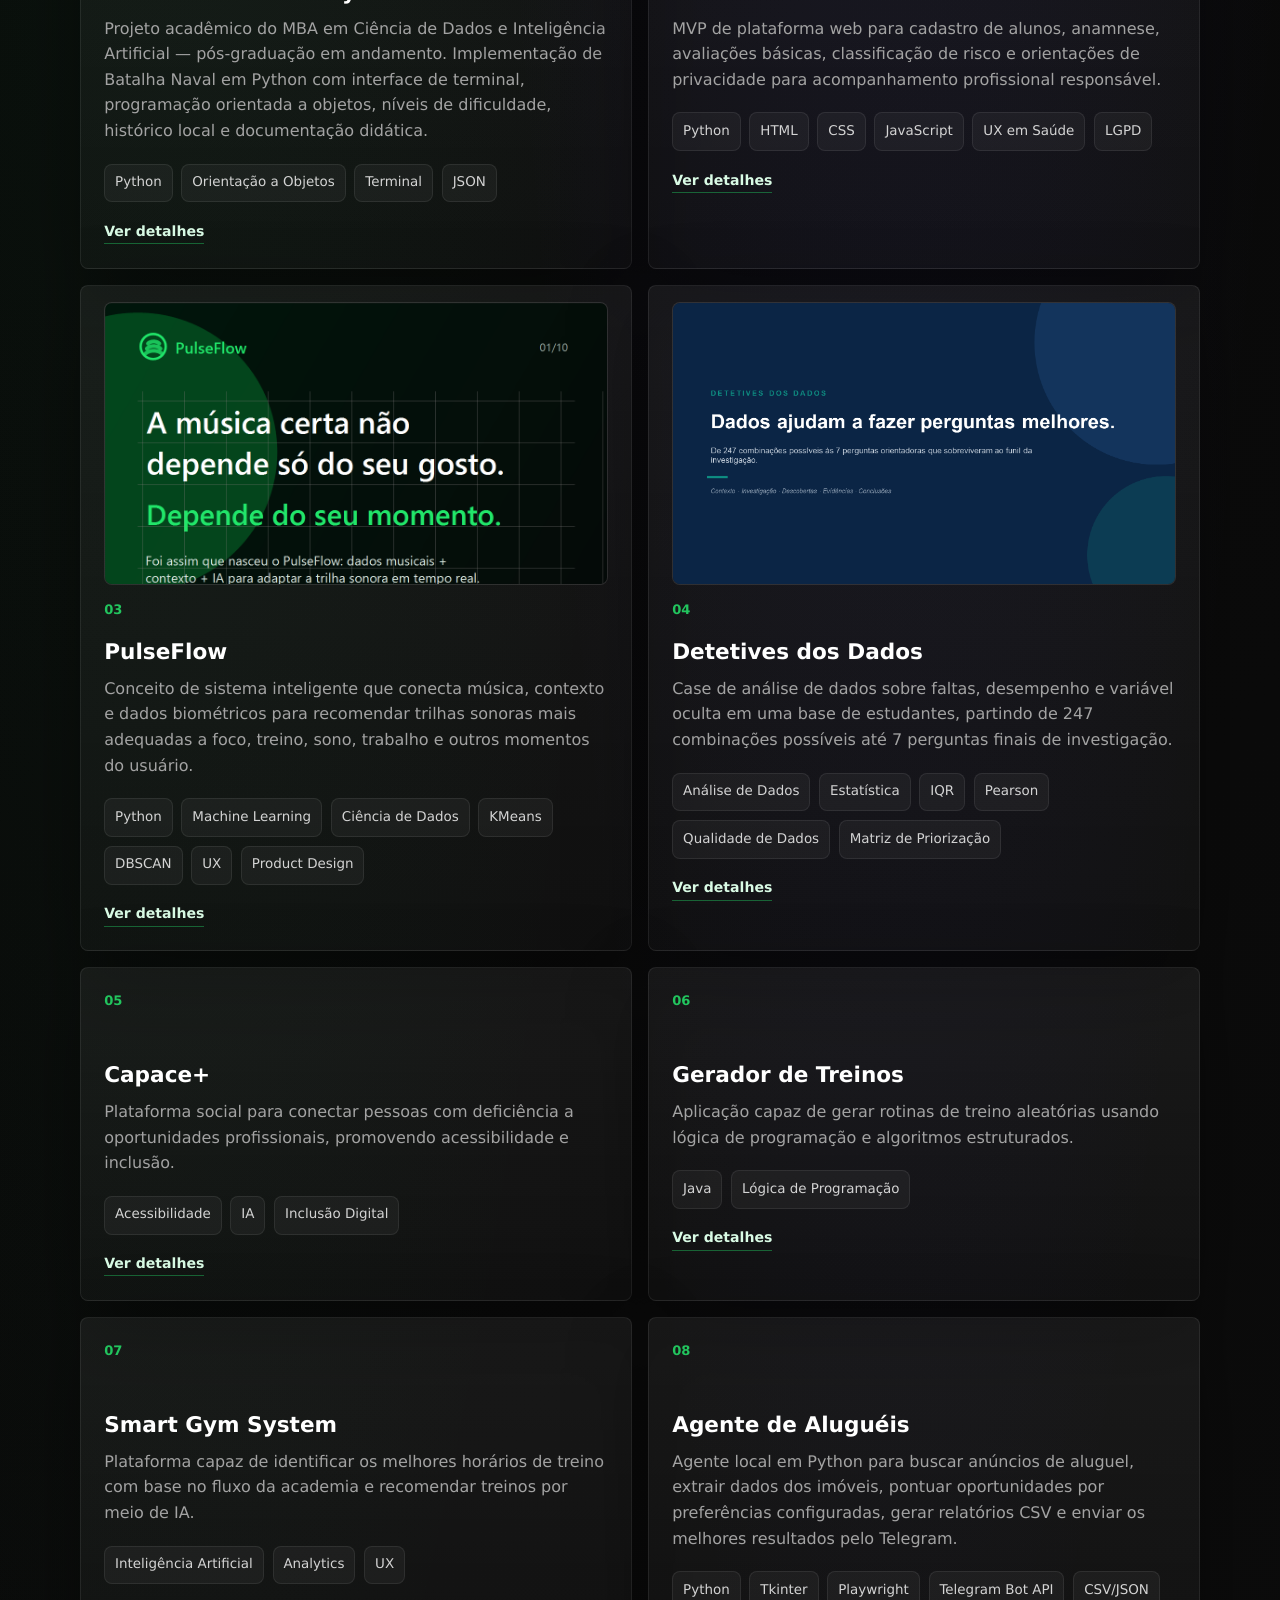
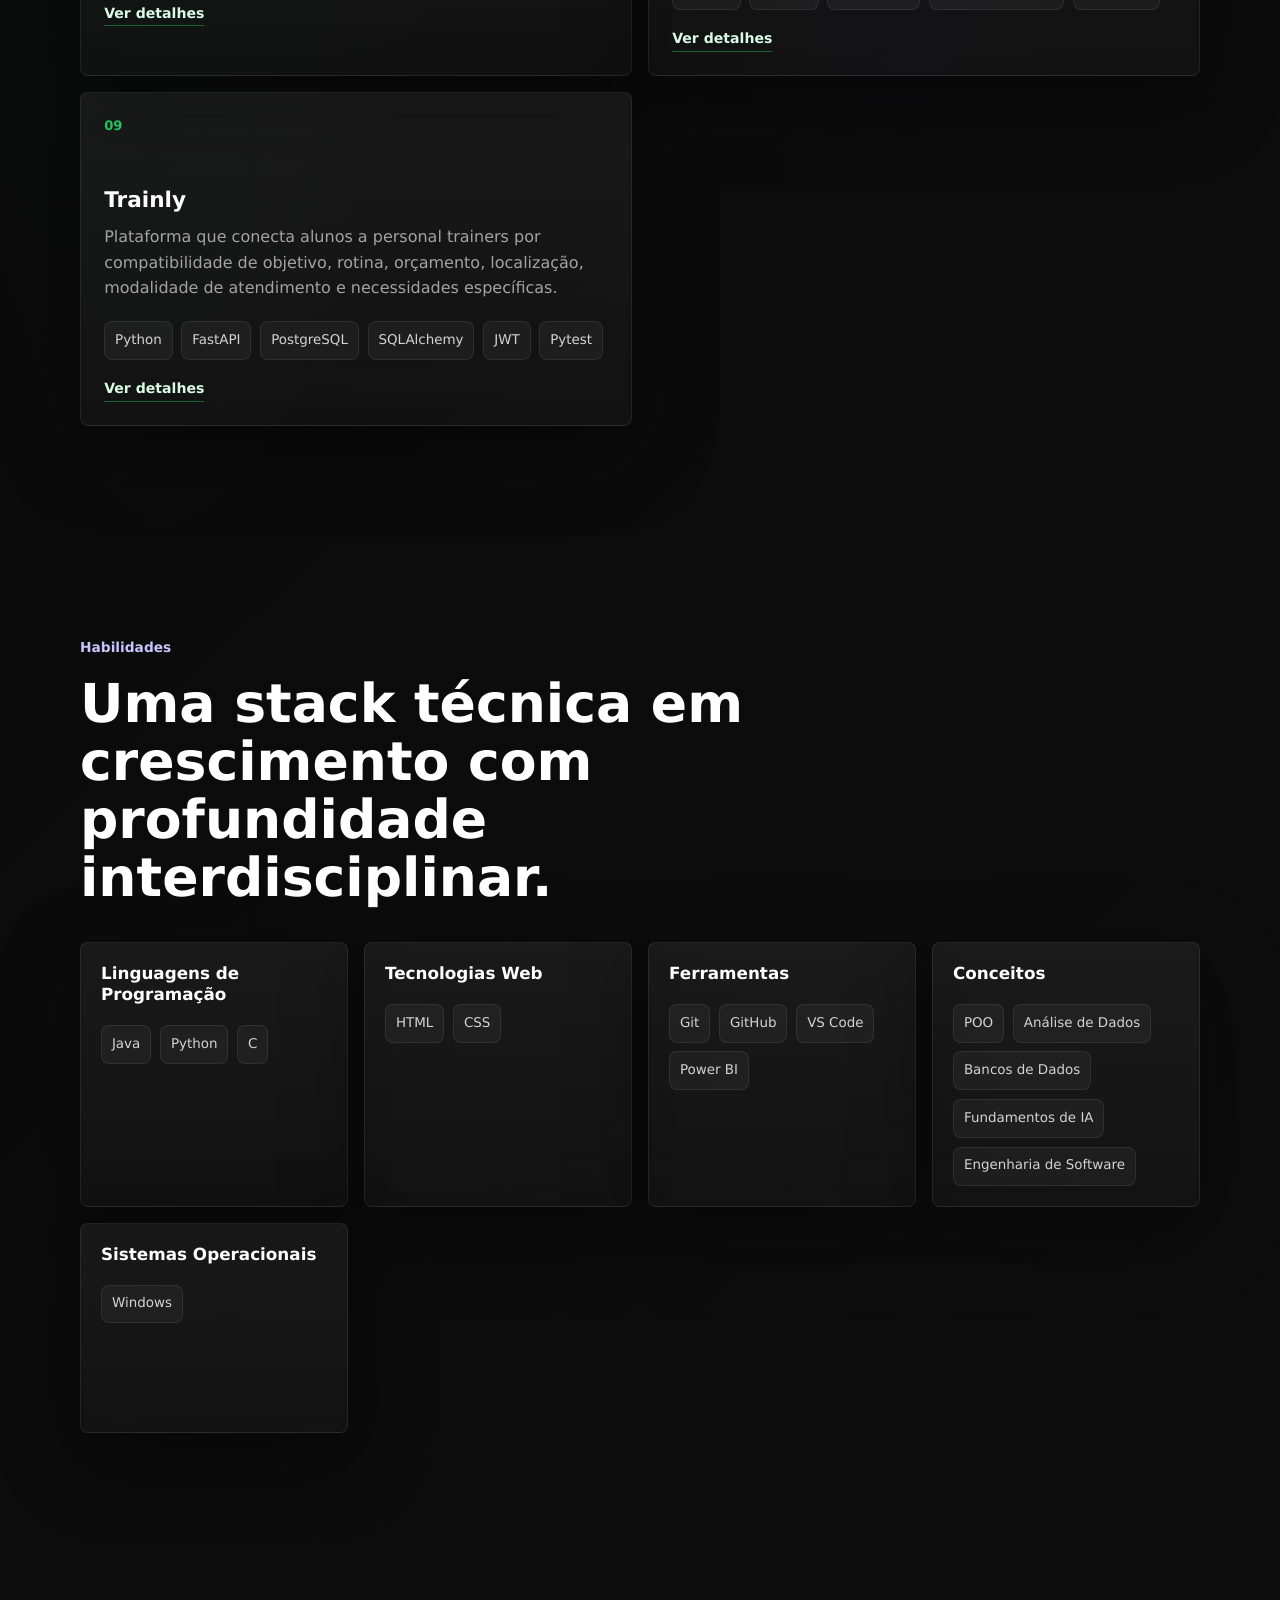
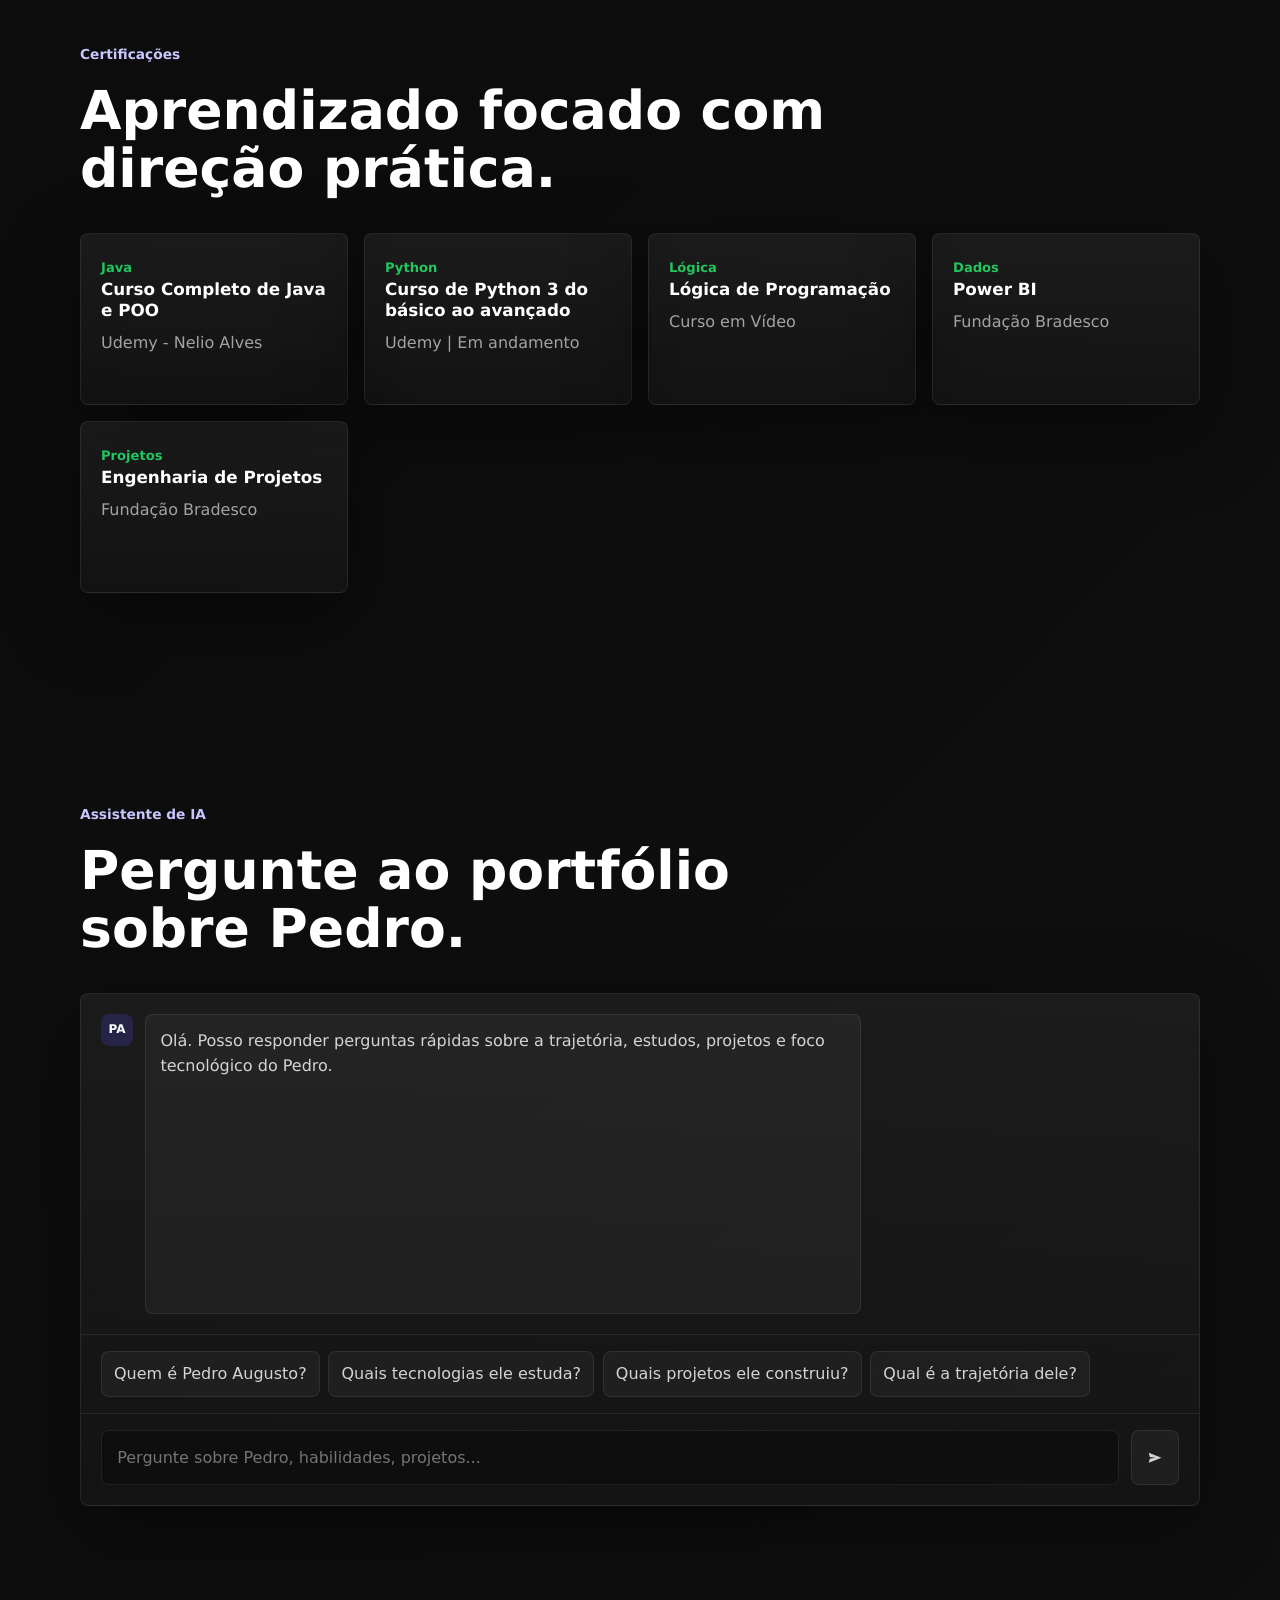
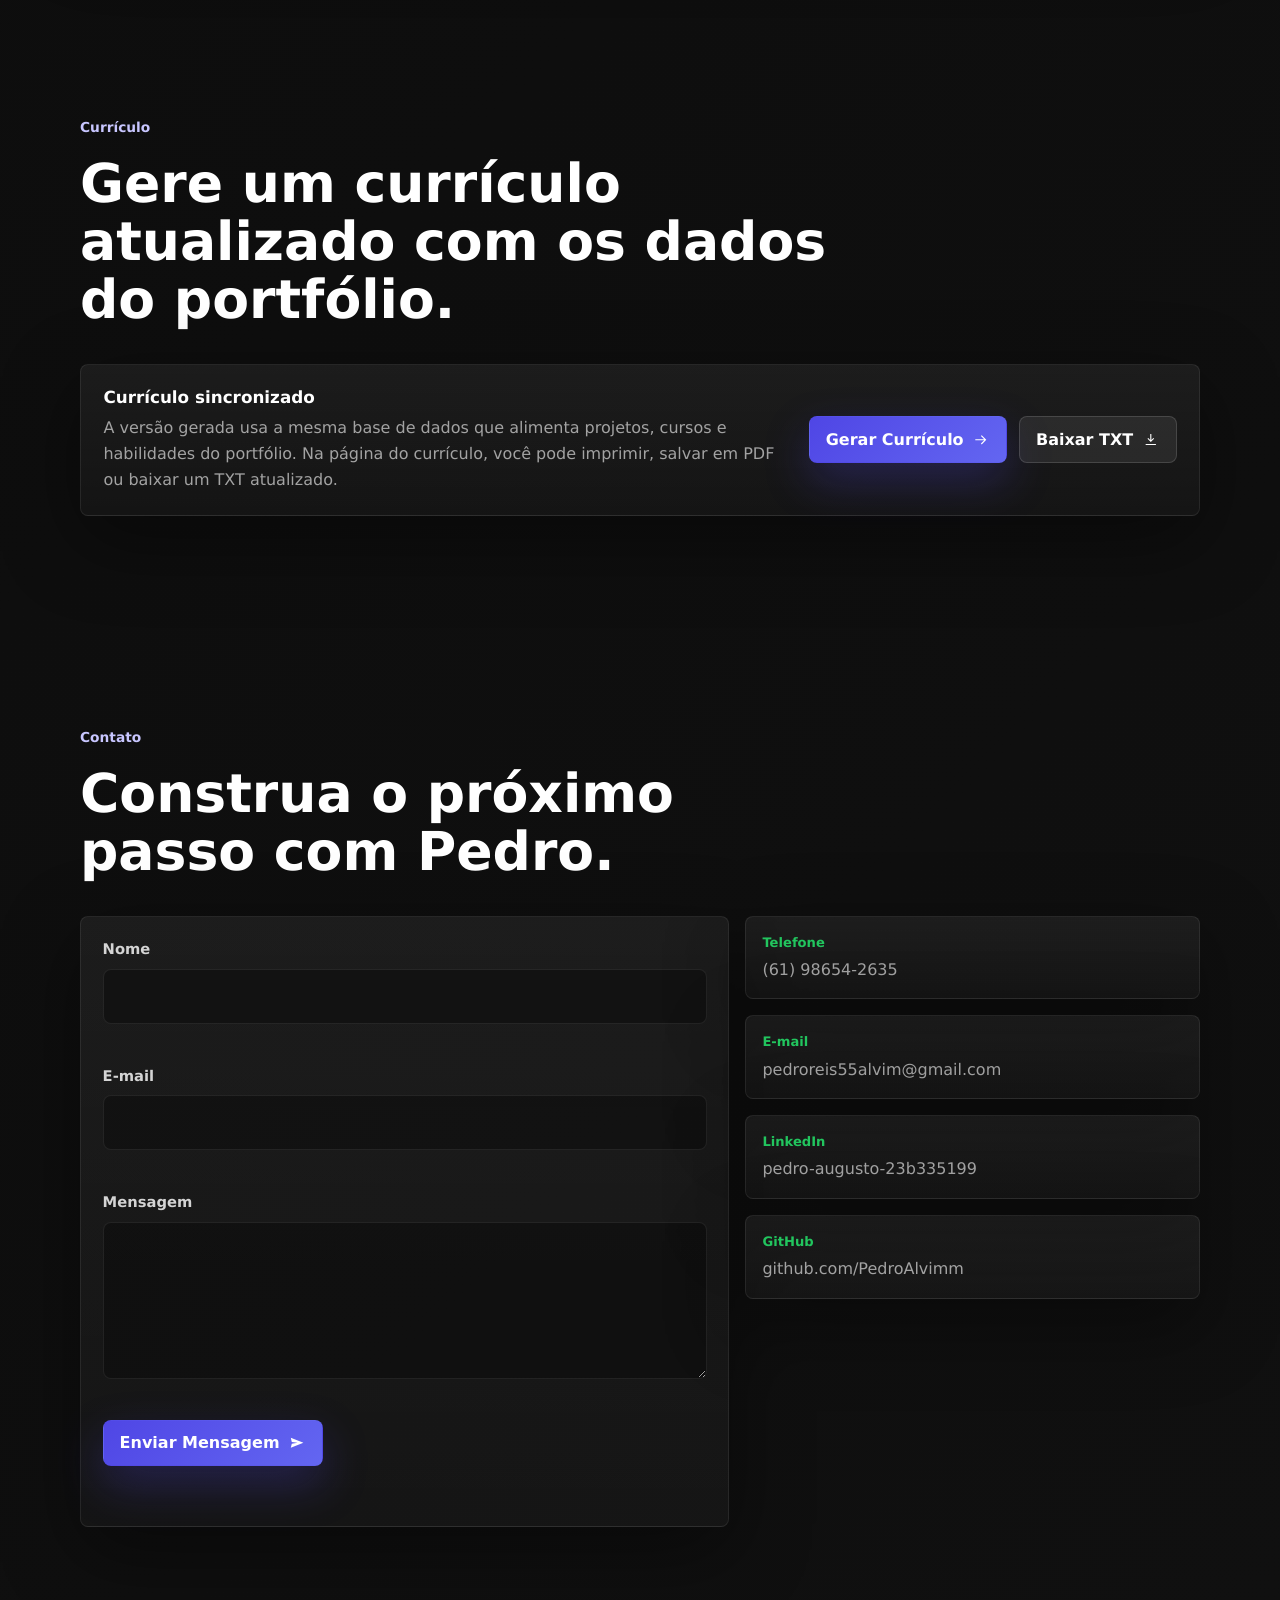
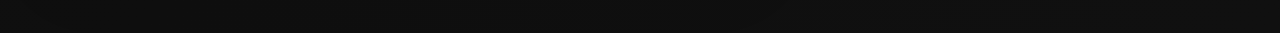
==== commit edb702c9: "Atualiza Batalha Naval para versao de terminal" ====
--- a/index.html
+++ b/index.html
@@ -432,6 +432,6 @@
       </main>
     </div>
     <script src="assets/portfolio-data.js?v=20260907-formacoes-1"></script>
-    <script src="script.js?v=20260907-formacoes-1" defer></script>
+    <script src="script.js?v=20261020-terminal-1" defer></script>
   </body>
 </html>
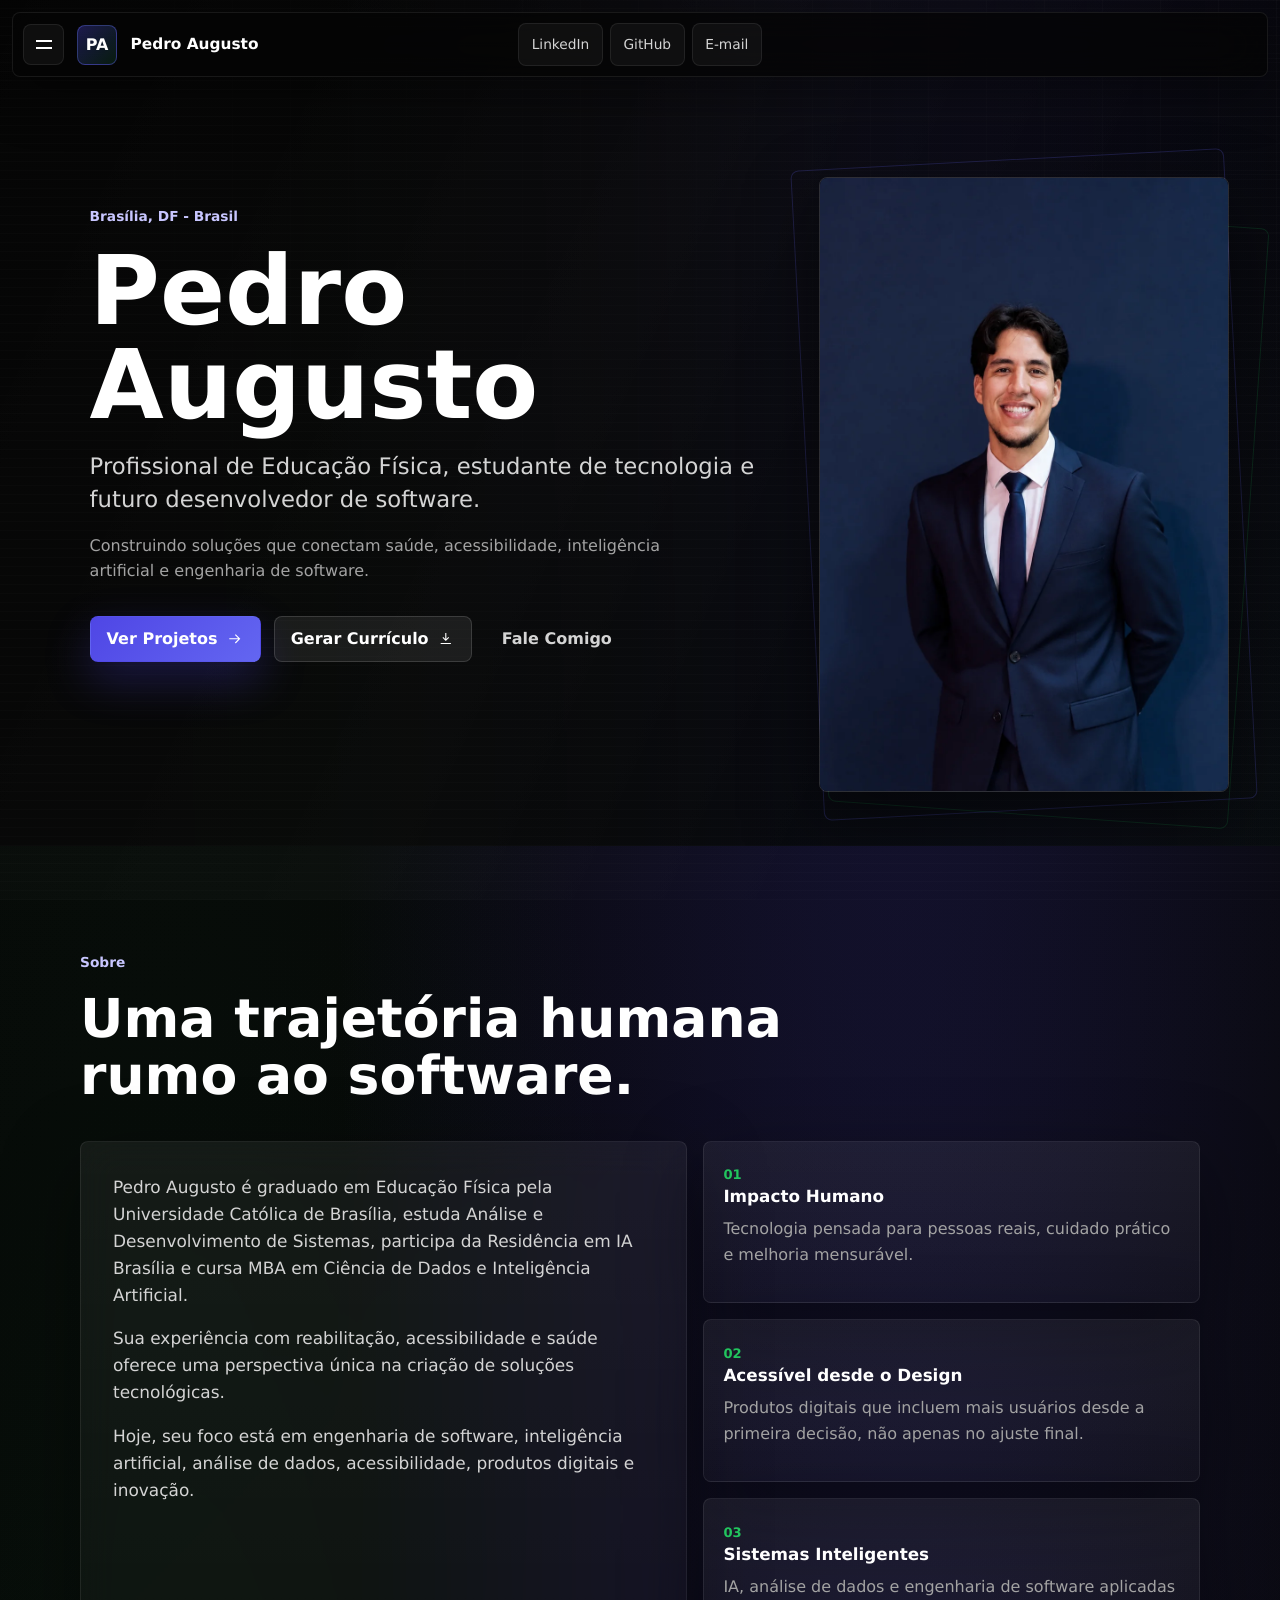
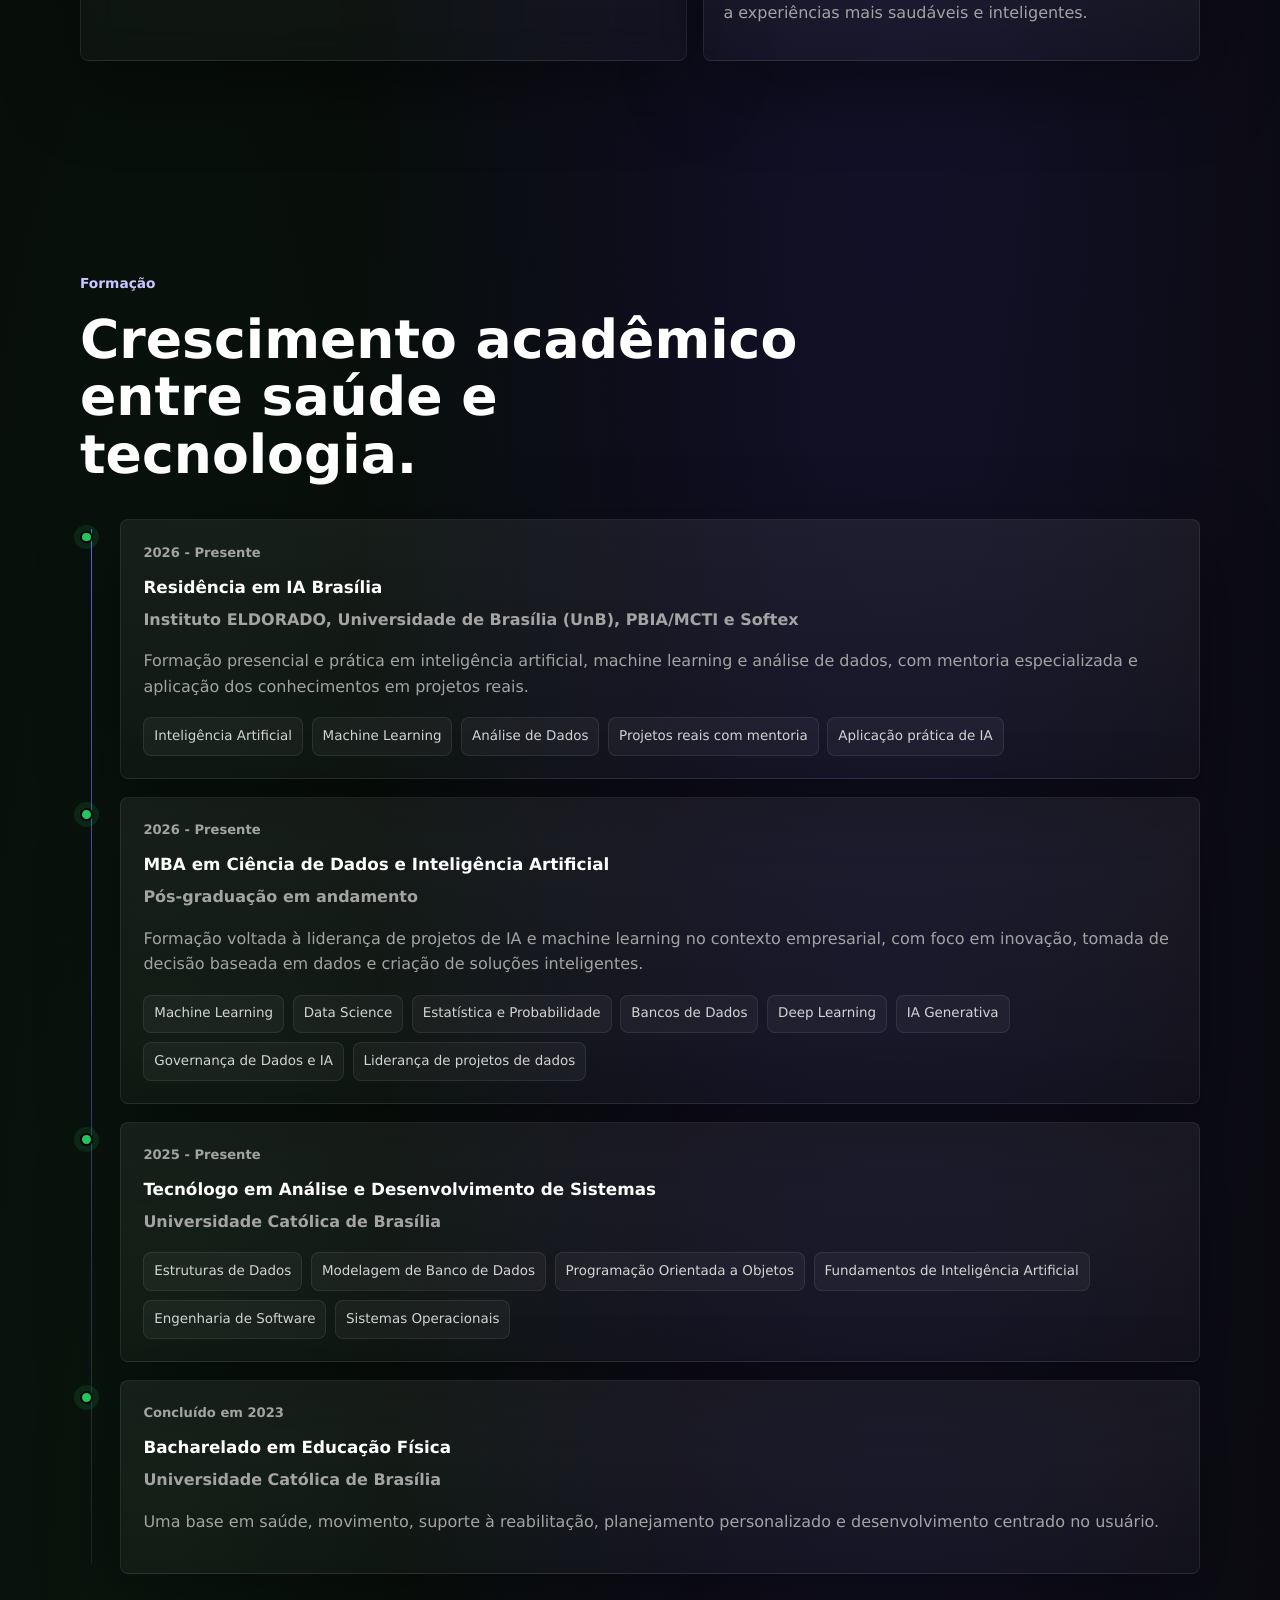
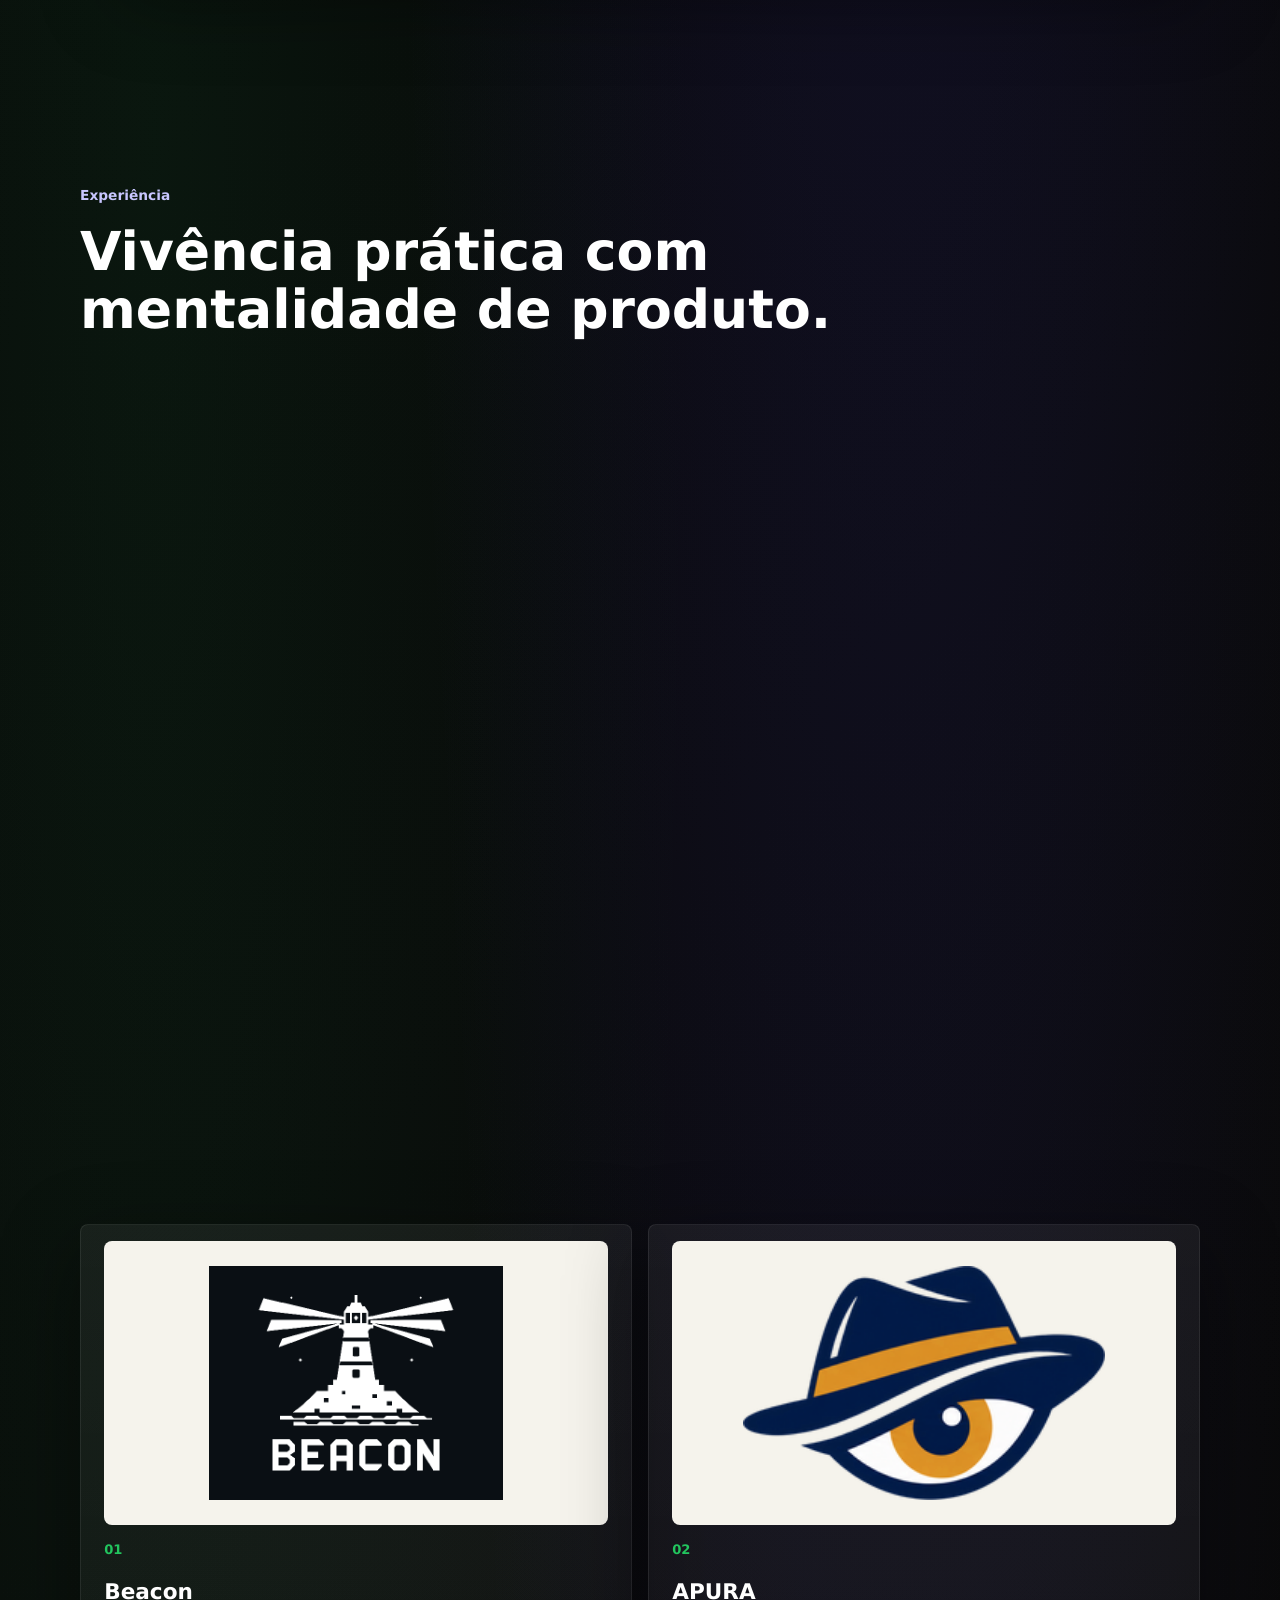
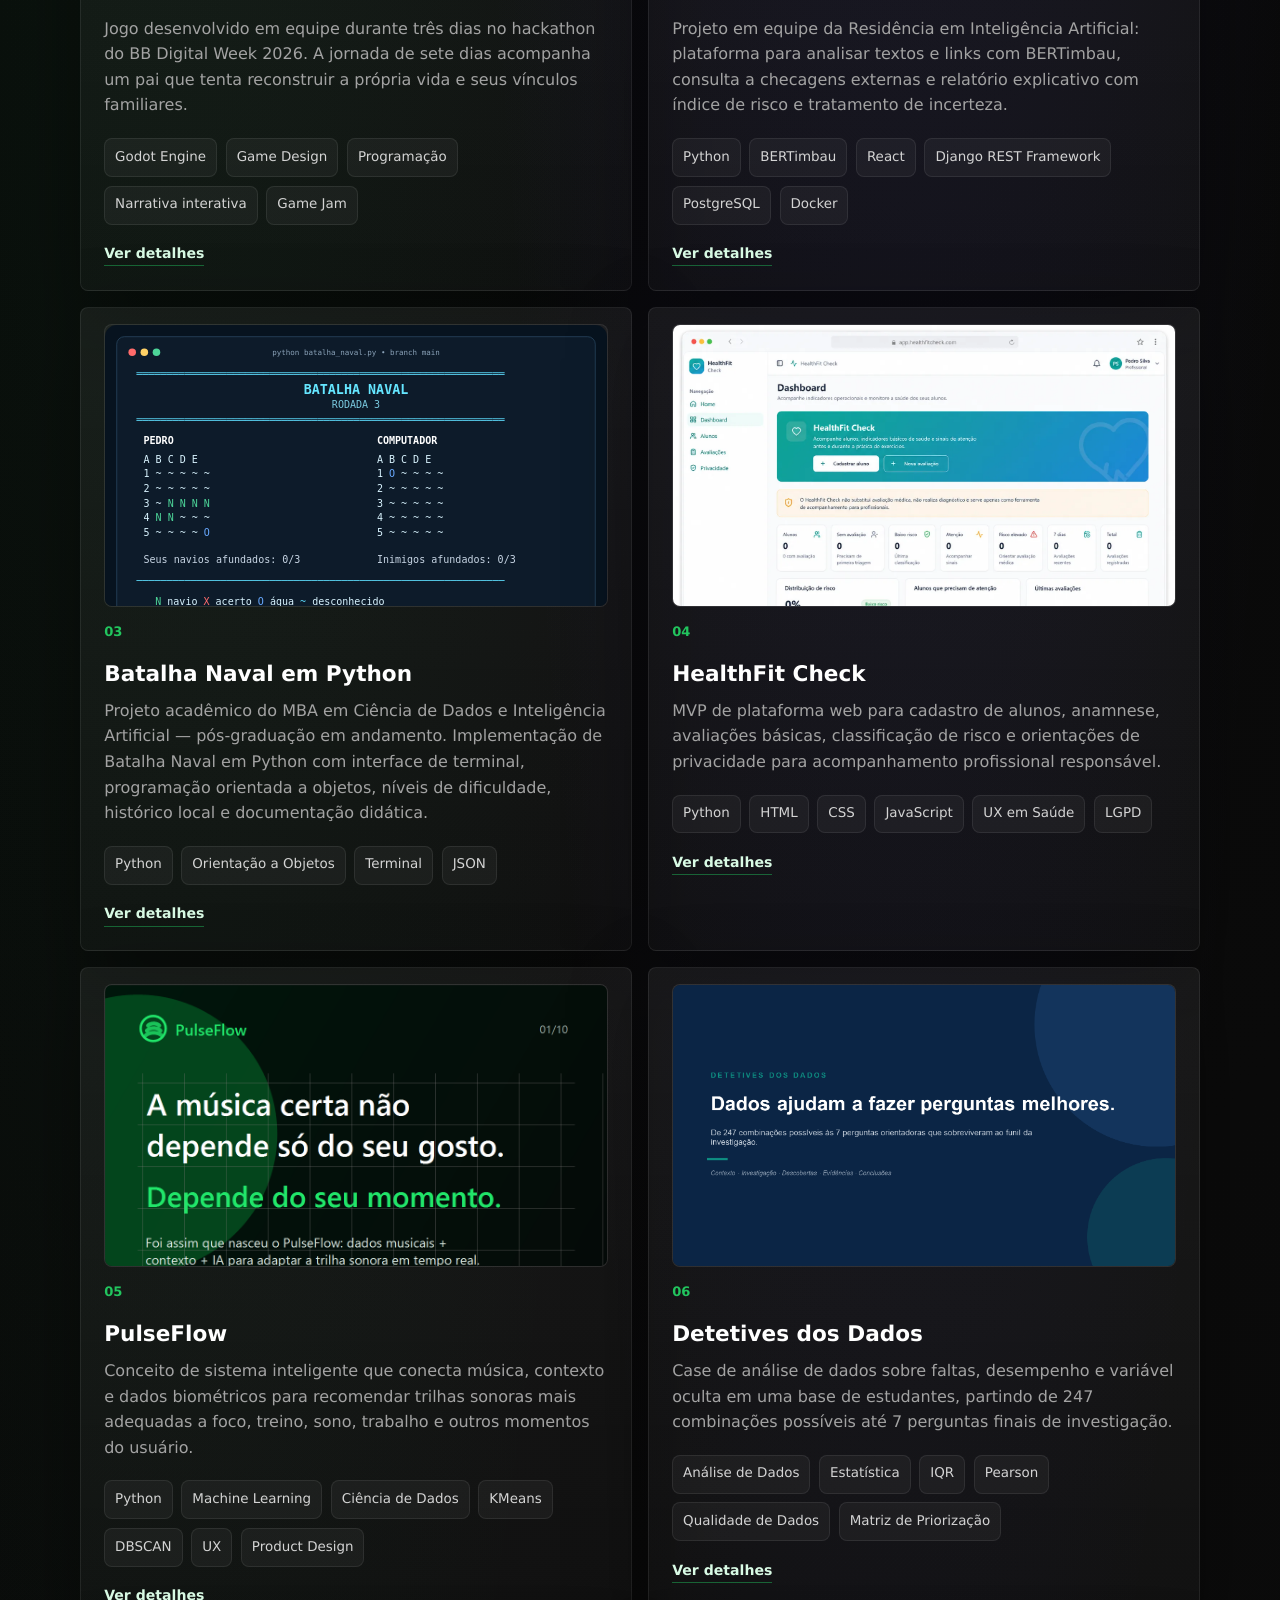
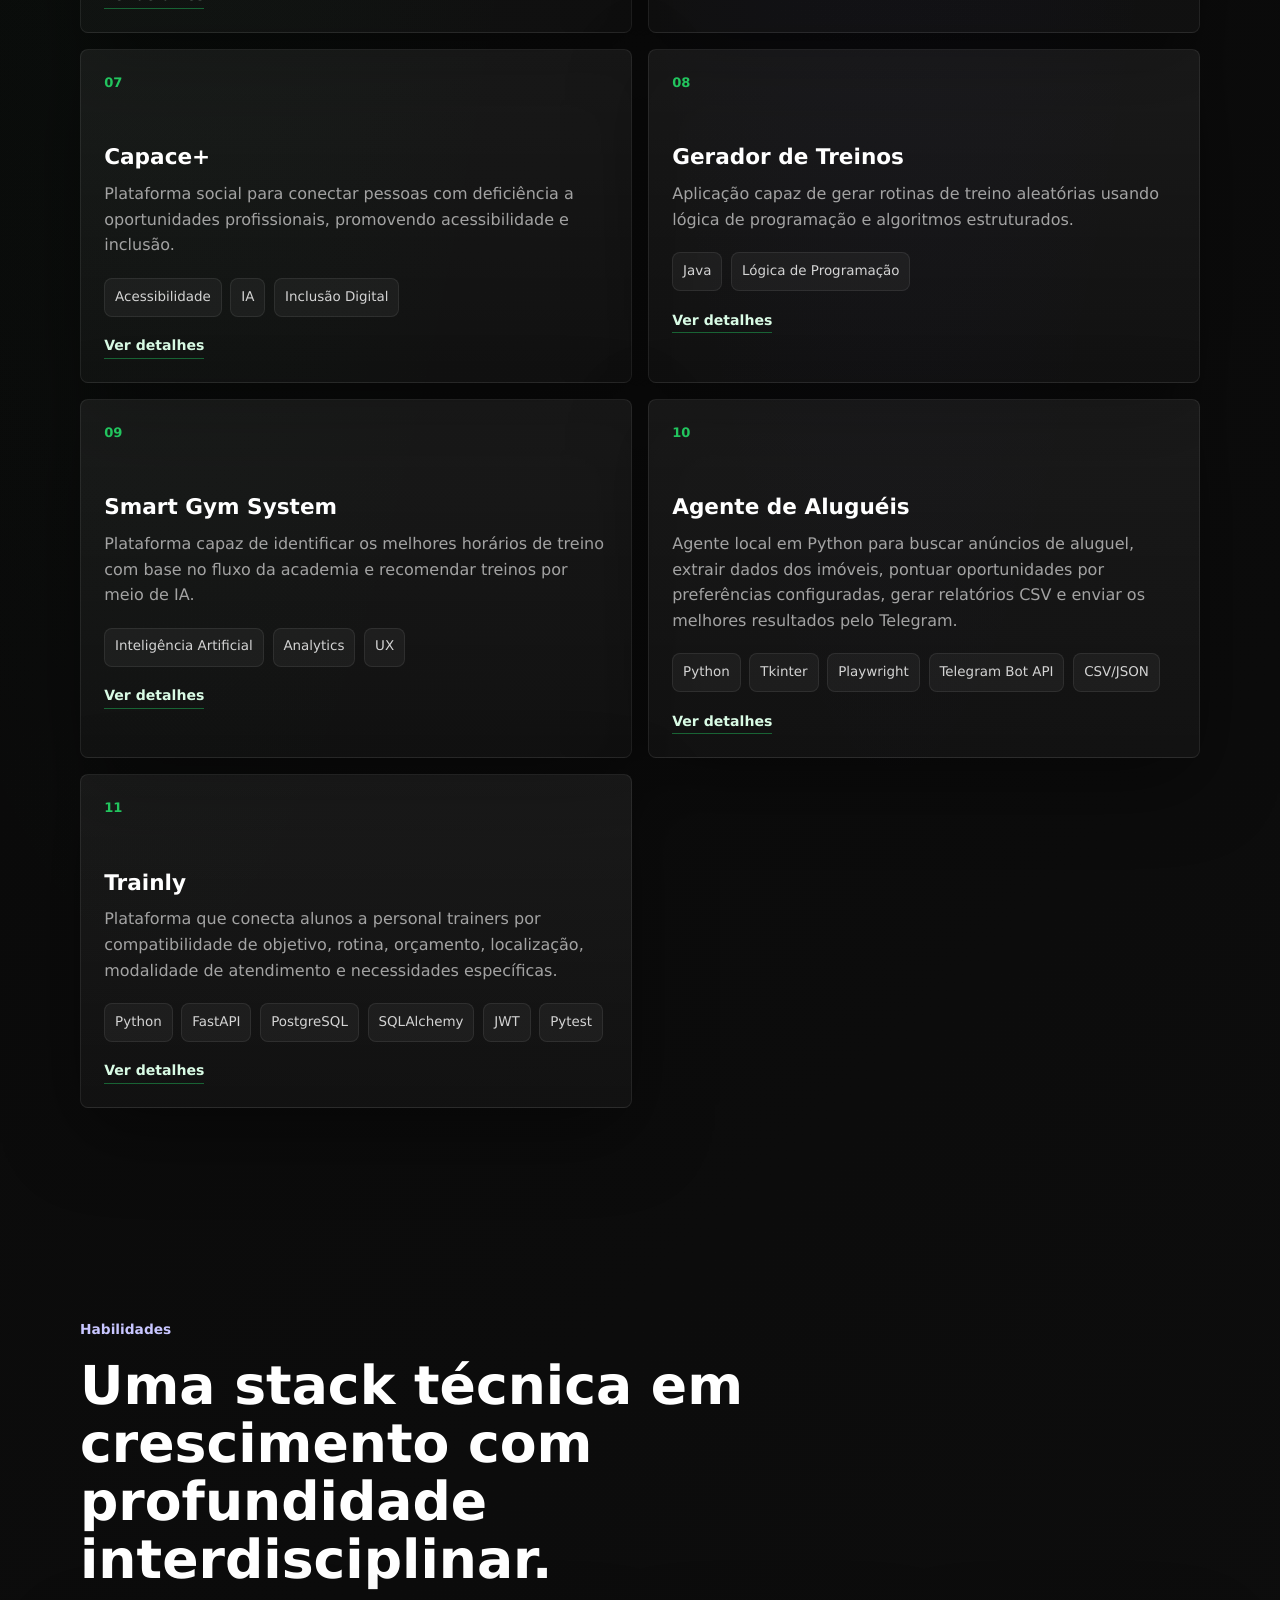
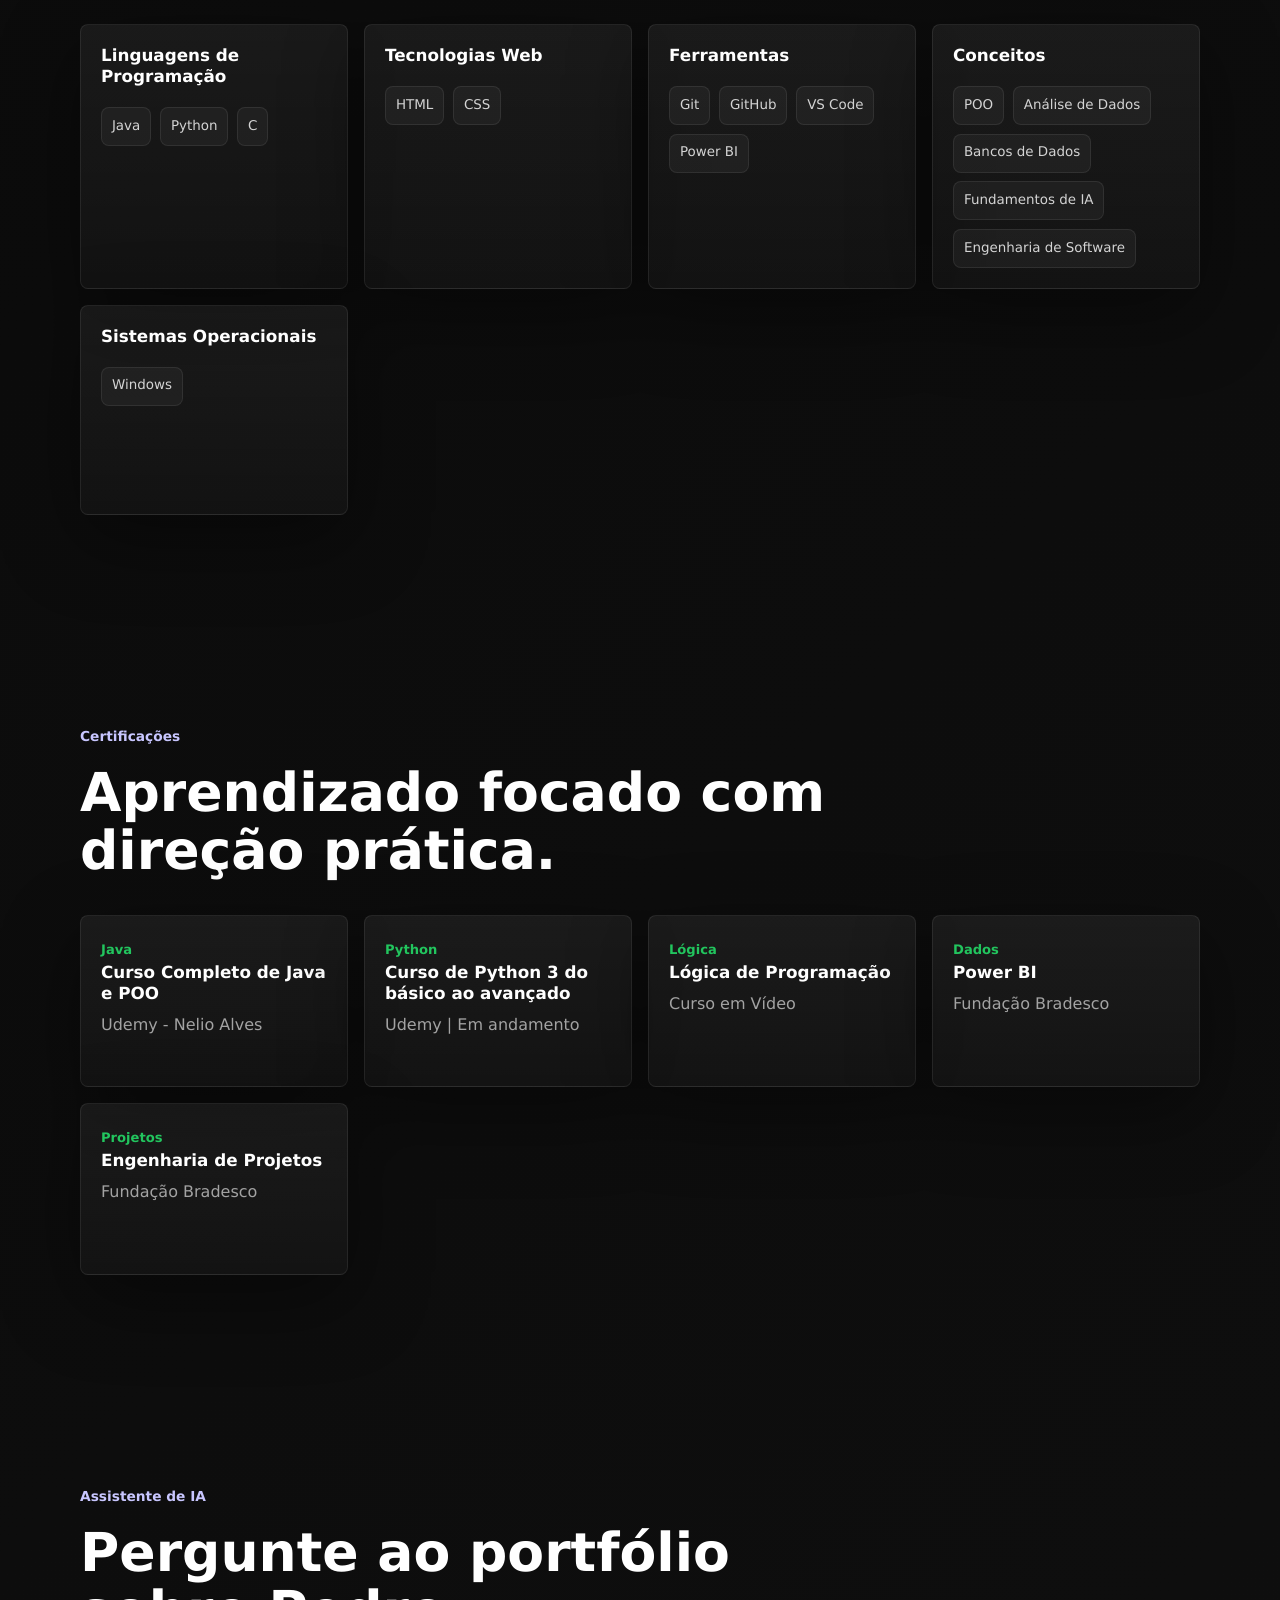
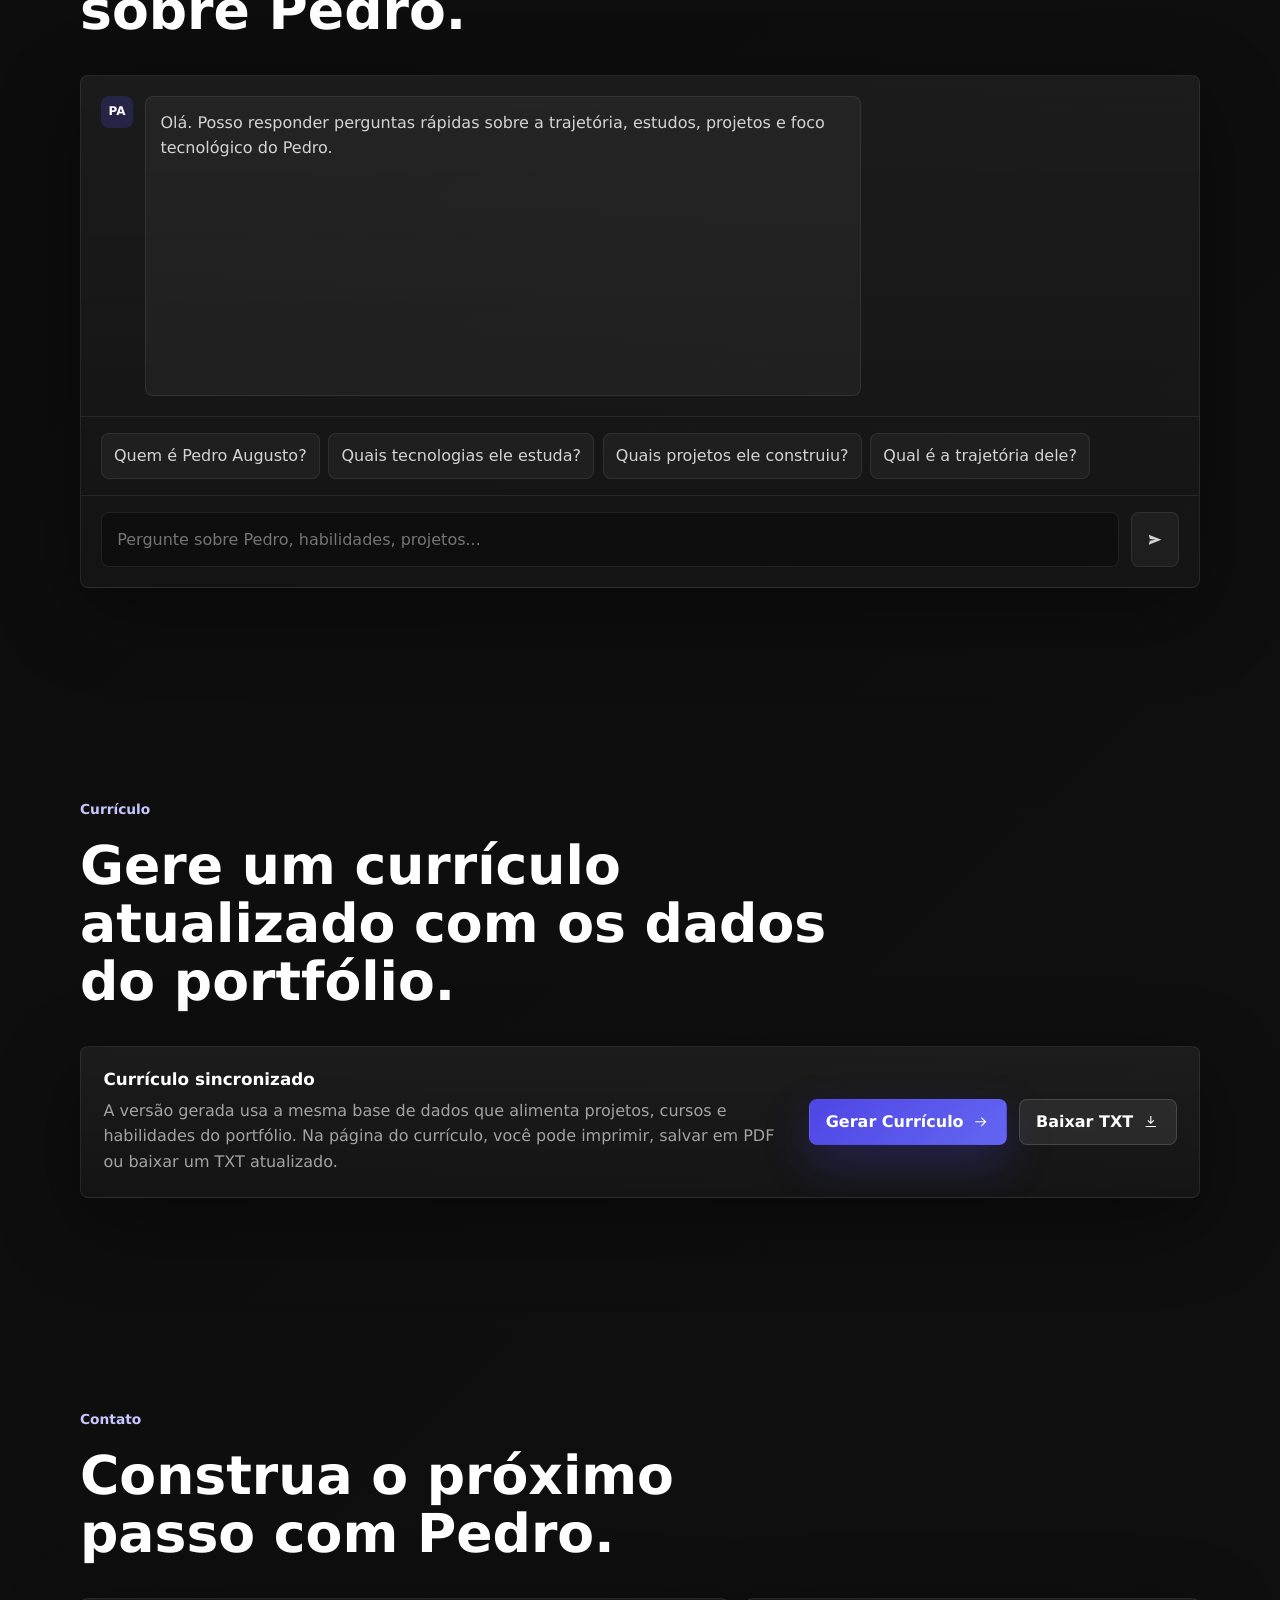
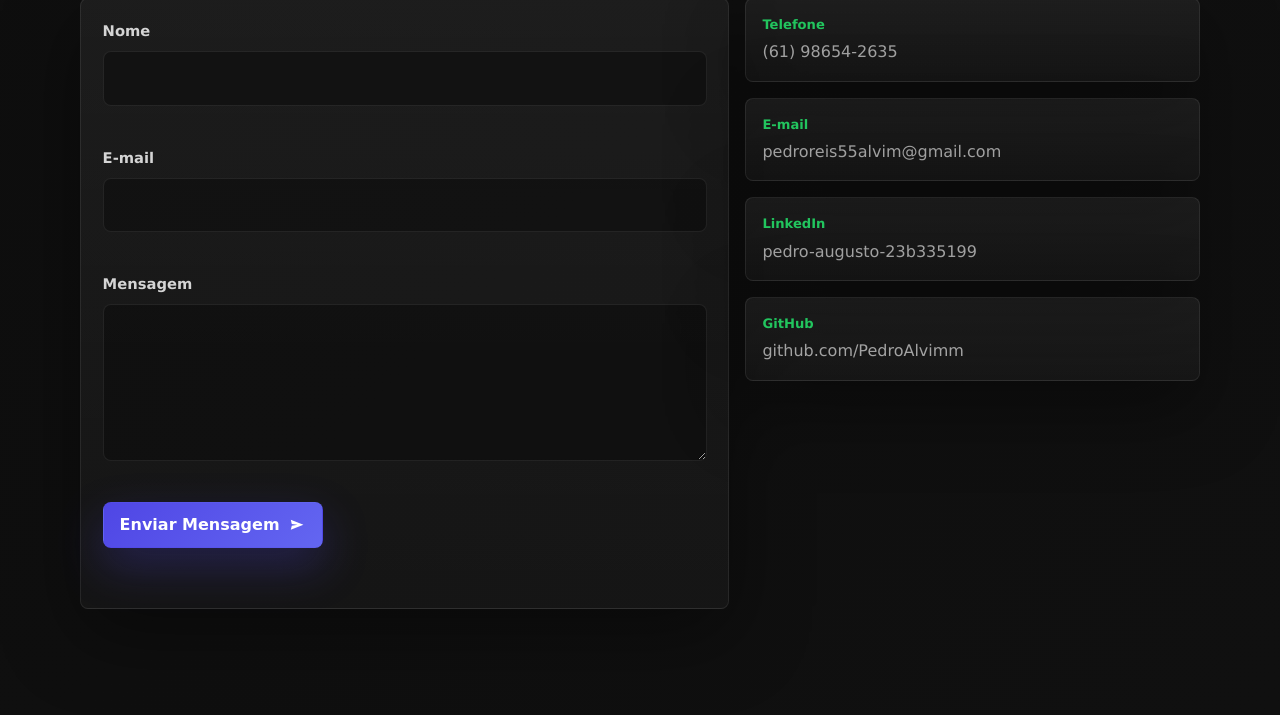
==== commit ed765388: "Add Beacon hackathon project to portfolio" ====
--- a/index.html
+++ b/index.html
@@ -432,6 +432,6 @@
       </main>
     </div>
     <script src="assets/portfolio-data.js?v=20260907-formacoes-1"></script>
-    <script src="script.js?v=20261020-terminal-1" defer></script>
+    <script src="script.js?v=20261031-beacon-1" defer></script>
   </body>
 </html>
--- a/styles.css
+++ b/styles.css
@@ -1227,6 +1227,23 @@
   object-fit: cover;
 }
 
+.project-card-media.is-brand,
+.project-detail-cover.is-brand {
+  background: #f5f3ec;
+}
+
+.project-card-media.is-brand img {
+  object-fit: contain;
+  object-position: center;
+  padding: 1.5rem;
+}
+
+.project-detail-cover.is-brand img {
+  height: clamp(220px, 28vw, 320px);
+  object-fit: contain;
+  padding: 2rem;
+}
+
 .project-detail-grid {
   display: grid;
   width: min(100%, 960px);
@@ -1314,6 +1331,65 @@
   line-height: 1.75;
 }
 
+.project-story section,
+.project-story h2,
+.project-story p,
+.project-story li {
+  text-align: left;
+}
+
+.project-story section + section {
+  margin-top: 2rem;
+  padding-top: 1.5rem;
+  border-top: 1px solid var(--border);
+}
+
+.project-story p {
+  max-width: 74ch;
+  line-height: 1.8;
+}
+
+.project-video-section {
+  width: min(100%, 1040px);
+  margin: 0 auto 1.5rem;
+}
+
+.project-video-section video {
+  display: block;
+  width: 100%;
+  aspect-ratio: 16 / 9;
+  margin: 1.25rem 0;
+  border-radius: var(--radius);
+  background: #080d18;
+}
+
+.project-video-section a {
+  display: inline-block;
+  padding: 0.6rem 0;
+  text-decoration: underline;
+  text-underline-offset: 0.2em;
+}
+
+.project-gallery.is-diagrams {
+  grid-template-columns: 1fr;
+}
+
+.project-gallery.is-diagrams img {
+  height: auto;
+  aspect-ratio: auto;
+  object-fit: contain;
+  background: white;
+}
+
+.project-gallery.is-diagrams a {
+  display: block;
+  cursor: zoom-in;
+}
+
+.project-gallery.is-photos {
+  align-items: start;
+}
+
 .project-gallery-section {
   width: min(100%, 1040px);
   margin-top: 1rem;
@@ -1347,6 +1423,12 @@
 
 .project-gallery-item.is-wide img {
   aspect-ratio: 16 / 9;
+}
+
+.project-gallery.is-photos .project-gallery-item img {
+  height: auto;
+  aspect-ratio: auto;
+  object-fit: contain;
 }
 
 .project-gallery-item figcaption {
